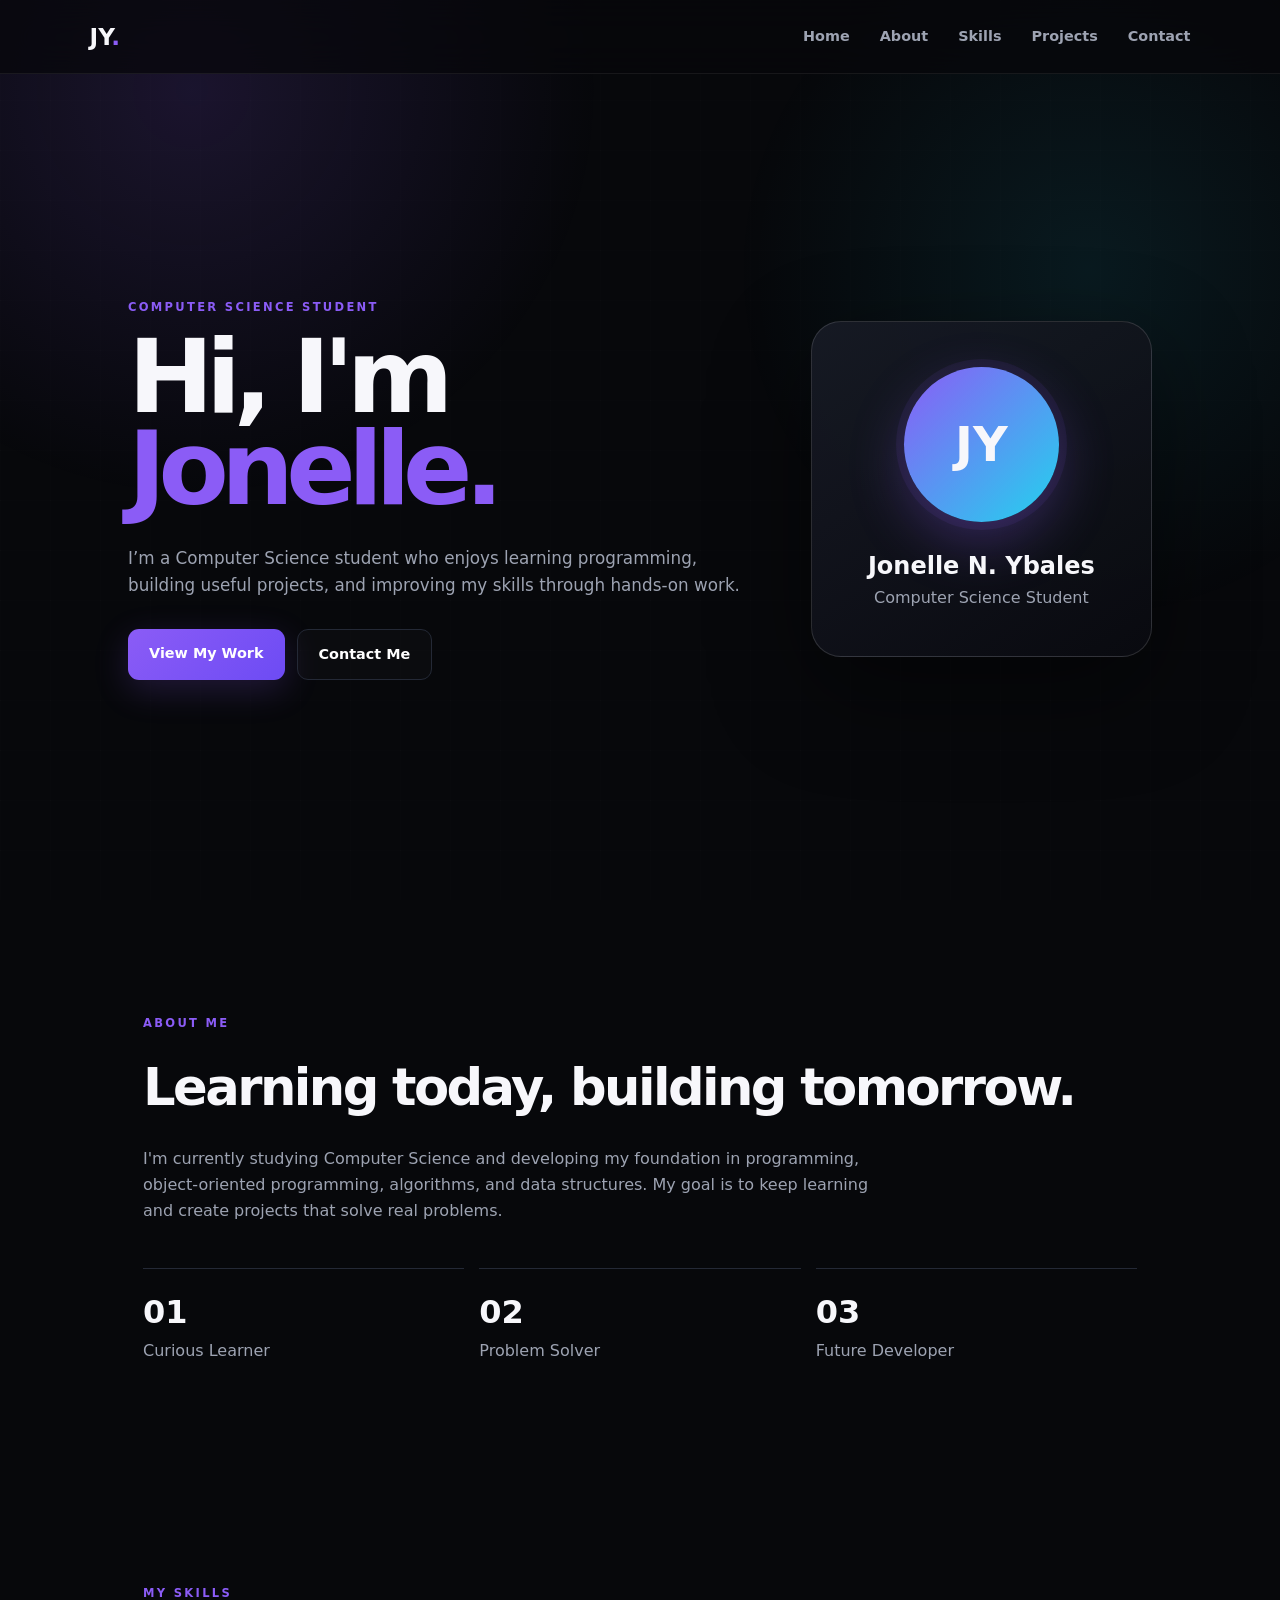
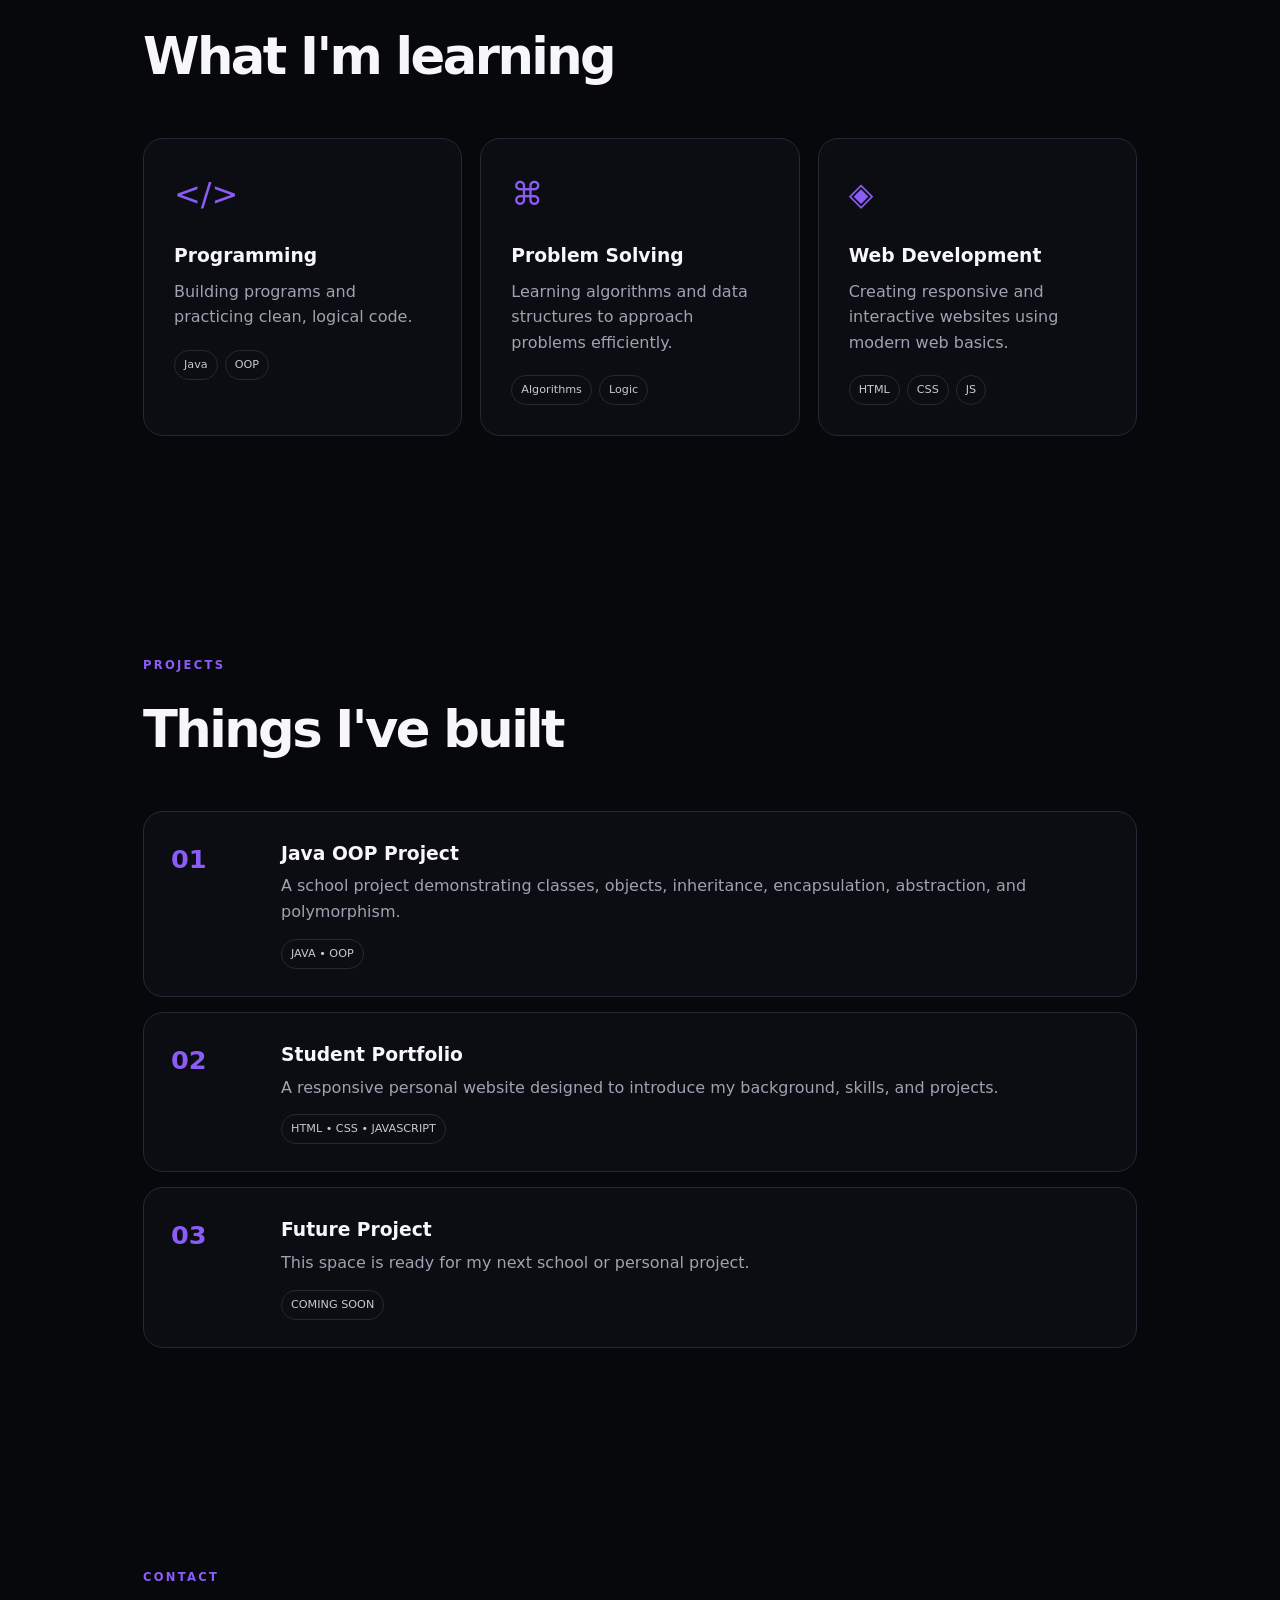
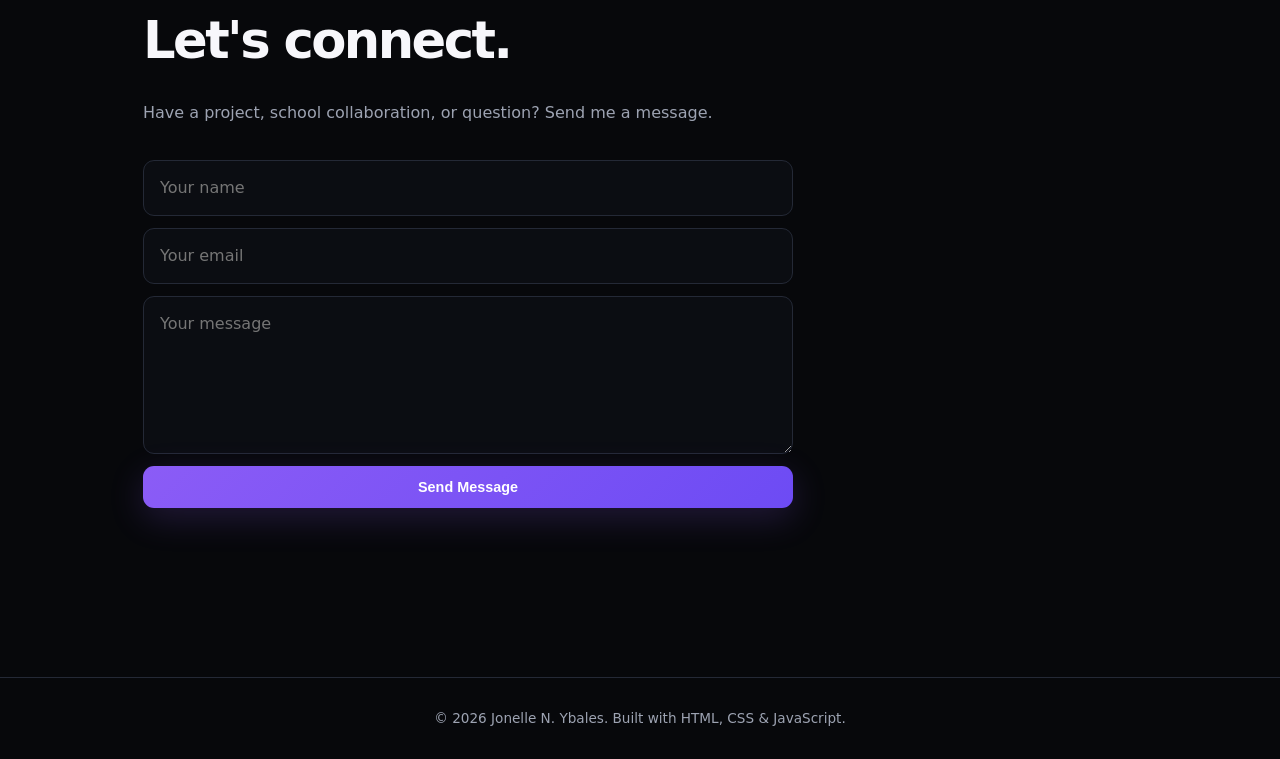
==== index.html @ 548c1001 "Add files via upload" ====
<!DOCTYPE html>
<html lang="en">
<head>
  <meta charset="UTF-8">
  <meta name="viewport" content="width=device-width, initial-scale=1.0">
  <title>Student Portfolio | Jonelle Ybales</title>
  <link rel="stylesheet" href="style.css">
<style>
:root{--bg:#07080b;--panel:#0e1016;--text:#f7f7fb;--muted:#9da3b2;--line:#242936;--accent:#8b5cf6;--cyan:#22d3ee}*{box-sizing:border-box}html{scroll-behavior:smooth}body{font-family:Inter,system-ui,sans-serif;background:var(--bg);color:var(--text);line-height:1.6;overflow-x:hidden}body:before{content:"";position:fixed;inset:0;z-index:-2;background:radial-gradient(circle at 15% 10%,#8b5cf626,transparent 30%),radial-gradient(circle at 85% 30%,#22d3ee17,transparent 28%)}body:after{content:"";position:fixed;inset:0;z-index:-1;opacity:.16;background-image:linear-gradient(#fff1 1px,transparent 1px),linear-gradient(90deg,#fff1 1px,transparent 1px);background-size:50px 50px}a{color:inherit;text-decoration:none}.navbar{position:sticky;top:0;z-index:50;display:flex;justify-content:space-between;align-items:center;padding:18px 7%;background:#07080bbd;backdrop-filter:blur(18px);border-bottom:1px solid #fff1}.logo{font-size:1.45rem;font-weight:900}.logo span,.eyebrow,h1 span{color:var(--accent)}nav{display:flex;gap:30px}nav a{color:var(--muted);font-size:.9rem;font-weight:600;position:relative;transition:.25s}nav a:after{content:"";position:absolute;left:0;bottom:-8px;width:0;height:2px;background:var(--accent);transition:.25s}nav a:hover{color:#fff}nav a:hover:after{width:100%}.menu-btn{display:none;background:none;border:0;color:#fff;font-size:1.5rem}.hero{min-height:calc(100vh - 70px);display:grid;grid-template-columns:1.35fr .75fr;align-items:center;gap:70px;padding:80px 10%}.hero-text{animation:up .9s ease both}.eyebrow{font-size:.72rem;letter-spacing:.2em;font-weight:800;margin-bottom:14px}h1{font-size:clamp(3.8rem,8vw,7.5rem);line-height:.9;letter-spacing:-.075em}h1 span{display:inline-block;animation:float 4s ease-in-out infinite}.intro{max-width:650px;color:var(--muted);font-size:1.05rem;margin:30px 0}.buttons{display:flex;gap:12px;flex-wrap:wrap}.btn{display:inline-block;border-radius:11px;padding:13px 21px;font-weight:800;cursor:pointer;font-size:.9rem;transition:.25s}.primary{background:linear-gradient(135deg,var(--accent),#6d4bf4);color:#fff;box-shadow:0 10px 35px #8b5cf633}.primary:hover{transform:translateY(-3px);box-shadow:0 15px 45px #8b5cf655}.secondary{border:1px solid var(--line);background:#ffffff05}.secondary:hover{transform:translateY(-3px);border-color:#555c6d}.profile-card{background:linear-gradient(145deg,#181b26e6,#0a0b10e6);border:1px solid #fff2;border-radius:30px;padding:45px;text-align:center;box-shadow:0 35px 100px #00000073;animation:card .9s .15s ease both}.avatar{width:155px;height:155px;border-radius:50%;margin:0 auto 25px;display:grid;place-items:center;background:linear-gradient(135deg,var(--accent),var(--cyan));font-size:3rem;font-weight:900;box-shadow:0 0 0 8px #8b5cf614,0 20px 55px #8b5cf64d;animation:float 4s ease-in-out infinite}.profile-card p,.section-text,.card p,.project p{color:var(--muted)}.section{padding:110px 10%;max-width:1250px;margin:auto}.section h2{font-size:clamp(2rem,4vw,3.5rem);letter-spacing:-.05em;margin-bottom:18px}.stats{display:grid;grid-template-columns:repeat(3,1fr);gap:15px;margin-top:45px}.stats div{border-top:1px solid var(--line);padding-top:18px;transition:.3s}.stats div:hover{transform:translateY(-5px)}.stats strong{display:block;font-size:2rem}.stats span{color:var(--muted)}.cards{display:grid;grid-template-columns:repeat(3,1fr);gap:18px;margin-top:40px}.card{padding:30px;background:#0e1016b8;border:1px solid var(--line);border-radius:20px;transition:.35s;overflow:hidden}.card:hover{transform:translateY(-10px);border-color:#4b5262;box-shadow:0 20px 50px #0000004d}.icon{font-size:2rem;color:var(--accent);margin-bottom:20px}.card h3{margin-bottom:8px}.tags{display:flex;gap:7px;flex-wrap:wrap;margin-top:20px}.tags span,.project-label{font-size:.7rem;padding:5px 9px;border:1px solid var(--line);border-radius:20px;color:#c8cad0}.projects{display:grid;gap:15px;margin-top:40px}.project{display:grid;grid-template-columns:90px 1fr;gap:20px;padding:27px;background:#0e1016b8;border:1px solid var(--line);border-radius:20px;transition:.3s}.project:hover{transform:translateX(8px);border-color:#4b5262}.project-number{font-size:1.6rem;font-weight:900;color:var(--accent)}.project-label{display:inline-block;margin-top:14px}.contact{padding-bottom:130px}.contact form{display:grid;gap:12px;max-width:650px;margin-top:35px}input,textarea{width:100%;background:#0b0d12;color:#fff;border:1px solid var(--line);border-radius:11px;padding:14px 16px;font:inherit;outline:none;transition:.25s}input:focus,textarea:focus{border-color:var(--accent);box-shadow:0 0 0 4px #8b5cf61a}.status{margin-top:15px;color:#a78bfa;min-height:24px}footer{text-align:center;padding:30px 7%;border-top:1px solid var(--line);color:var(--muted);font-size:.85rem}.reveal{opacity:0;transform:translateY(35px);transition:.8s}.reveal.visible{opacity:1;transform:none}@keyframes up{from{opacity:0;transform:translateY(25px)}to{opacity:1;transform:none}}@keyframes card{from{opacity:0;transform:translateX(35px) scale(.97)}to{opacity:1;transform:none}}@keyframes float{0%,100%{transform:translateY(0)}50%{transform:translateY(-9px)}}@media(max-width:750px){.navbar{padding:17px 6%}.menu-btn{display:block}nav{display:none;position:absolute;top:65px;left:0;right:0;padding:20px 6%;background:#090a0e;flex-direction:column;gap:15px}nav.open{display:flex}.hero{grid-template-columns:1fr;padding:65px 7%;gap:55px}.profile-card{max-width:400px;margin:auto}.section{padding:80px 7%}.cards,.stats{grid-template-columns:1fr}.project{grid-template-columns:55px 1fr}}@media(prefers-reduced-motion:reduce){*{animation:none!important;transition:none!important}.reveal{opacity:1;transform:none}}
</style></head>
<body>
  <header class="navbar">
    <a href="#home" class="logo">JY<span>.</span></a>
    <button class="menu-btn" id="menuBtn" aria-label="Open menu">☰</button>
    <nav id="navLinks">
      <a href="#home">Home</a>
      <a href="#about">About</a>
      <a href="#skills">Skills</a>
      <a href="#projects">Projects</a>
      <a href="#contact">Contact</a>
    </nav>
  </header>

  <main>
    <section id="home" class="hero">
      <div class="hero-text">
        <p class="eyebrow">COMPUTER SCIENCE STUDENT</p>
        <h1>Hi, I'm <span>Jonelle.</span></h1>
        <p class="intro">I’m a Computer Science student who enjoys learning programming, building useful projects, and improving my skills through hands-on work.</p>
        <div class="buttons">
          <a class="btn primary" href="#projects">View My Work</a>
          <a class="btn secondary" href="#contact">Contact Me</a>
        </div>
      </div>
      <div class="profile-card">
        <div class="avatar">JY</div>
        <h2>Jonelle N. Ybales</h2>
        <p>Computer Science Student</p>
      </div>
    </section>

    <section id="about" class="section">
      <p class="eyebrow">ABOUT ME</p>
      <h2>Learning today, building tomorrow.</h2>
      <p class="section-text">I'm currently studying Computer Science and developing my foundation in programming, object-oriented programming, algorithms, and data structures. My goal is to keep learning and create projects that solve real problems.</p>
      <div class="stats">
        <div><strong>01</strong><span>Curious Learner</span></div>
        <div><strong>02</strong><span>Problem Solver</span></div>
        <div><strong>03</strong><span>Future Developer</span></div>
      </div>
    </section>

    <section id="skills" class="section">
      <p class="eyebrow">MY SKILLS</p>
      <h2>What I'm learning</h2>
      <div class="cards">
        <article class="card"><div class="icon">&lt;/&gt;</div><h3>Programming</h3><p>Building programs and practicing clean, logical code.</p><div class="tags"><span>Java</span><span>OOP</span></div></article>
        <article class="card"><div class="icon">⌘</div><h3>Problem Solving</h3><p>Learning algorithms and data structures to approach problems efficiently.</p><div class="tags"><span>Algorithms</span><span>Logic</span></div></article>
        <article class="card"><div class="icon">◈</div><h3>Web Development</h3><p>Creating responsive and interactive websites using modern web basics.</p><div class="tags"><span>HTML</span><span>CSS</span><span>JS</span></div></article>
      </div>
    </section>

    <section id="projects" class="section">
      <p class="eyebrow">PROJECTS</p>
      <h2>Things I've built</h2>
      <div class="projects">
        <article class="project">
          <div class="project-number">01</div>
          <div><h3>Java OOP Project</h3><p>A school project demonstrating classes, objects, inheritance, encapsulation, abstraction, and polymorphism.</p><span class="project-label">JAVA • OOP</span></div>
        </article>
        <article class="project">
          <div class="project-number">02</div>
          <div><h3>Student Portfolio</h3><p>A responsive personal website designed to introduce my background, skills, and projects.</p><span class="project-label">HTML • CSS • JAVASCRIPT</span></div>
        </article>
        <article class="project">
          <div class="project-number">03</div>
          <div><h3>Future Project</h3><p>This space is ready for my next school or personal project.</p><span class="project-label">COMING SOON</span></div>
        </article>
      </div>
    </section>

    <section id="contact" class="section contact">
      <p class="eyebrow">CONTACT</p>
      <h2>Let's connect.</h2>
      <p class="section-text">Have a project, school collaboration, or question? Send me a message.</p>
      <form id="contactForm">
        <input id="name" type="text" placeholder="Your name" required>
        <input id="email" type="email" placeholder="Your email" required>
        <textarea id="message" placeholder="Your message" rows="5" required></textarea>
        <button class="btn primary" type="submit">Send Message</button>
      </form>
      <p id="formStatus" class="status"></p>
    </section>
  </main>

  <footer>
    <p>© <span id="year"></span> Jonelle N. Ybales. Built with HTML, CSS & JavaScript.</p>
  </footer>

  <script src="script.js"></script>
<script>
const m=document.getElementById('menuBtn'),n=document.getElementById('navLinks');m.onclick=()=>n.classList.toggle('open');document.querySelectorAll('#navLinks a').forEach(a=>a.onclick=()=>n.classList.remove('open'));document.getElementById('year').textContent=new Date().getFullYear();
document.querySelectorAll('.section').forEach(x=>x.classList.add('reveal'));const o=new IntersectionObserver(es=>es.forEach(e=>{if(e.isIntersecting)e.target.classList.add('visible')}),{threshold:.12});document.querySelectorAll('.reveal').forEach(x=>o.observe(x));
document.getElementById('contactForm').onsubmit=e=>{e.preventDefault();let n=document.getElementById('name').value.trim();document.getElementById('formStatus').textContent=`Thanks, ${n}! Your message was received by this demo form.`;e.target.reset()};
</script></body>
</html>
---- style.css ----
*{box-sizing:border-box;margin:0;padding:0}
:root{--bg:#08090c;--card:#111318;--text:#f4f4f5;--muted:#a3a7b2;--line:#252830;--accent:#7c5cff}
html{scroll-behavior:smooth}
body{font-family:Inter,system-ui,-apple-system,BlinkMacSystemFont,"Segoe UI",sans-serif;background:var(--bg);color:var(--text);line-height:1.6}
a{color:inherit;text-decoration:none}
.navbar{position:sticky;top:0;z-index:10;display:flex;align-items:center;justify-content:space-between;padding:20px 7%;background:rgba(8,9,12,.88);backdrop-filter:blur(14px);border-bottom:1px solid rgba(255,255,255,.05)}
.logo{font-size:1.5rem;font-weight:900}.logo span,.eyebrow,h1 span{color:var(--accent)}
nav{display:flex;gap:28px}nav a{color:var(--muted);font-size:.95rem}nav a:hover{color:#fff}
.menu-btn{display:none;background:none;border:0;color:#fff;font-size:1.5rem}
.hero{min-height:calc(100vh - 72px);display:grid;grid-template-columns:1.4fr .8fr;align-items:center;gap:60px;padding:80px 10%}
.eyebrow{font-size:.75rem;letter-spacing:.18em;font-weight:800;margin-bottom:14px}
h1{font-size:clamp(3.5rem,8vw,7rem);line-height:.95;letter-spacing:-.06em}
.intro{max-width:650px;color:var(--muted);font-size:1.08rem;margin:28px 0}
.buttons{display:flex;gap:12px;flex-wrap:wrap}.btn{display:inline-block;border:0;border-radius:10px;padding:13px 21px;font-weight:800;cursor:pointer;font-size:.95rem}.primary{background:var(--accent);color:#fff}.primary:hover{filter:brightness(1.12)}.secondary{border:1px solid var(--line);color:#fff}.secondary:hover{background:var(--card)}
.profile-card{background:linear-gradient(145deg,#171922,#0d0e12);border:1px solid var(--line);border-radius:28px;padding:40px;text-align:center;box-shadow:0 30px 80px rgba(0,0,0,.35)}
.avatar{width:150px;height:150px;border-radius:50%;margin:0 auto 25px;display:grid;place-items:center;background:linear-gradient(135deg,var(--accent),#a78bfa);font-size:3rem;font-weight:900}
.profile-card p,.section-text,.card p,.project p{color:var(--muted)}
.section{padding:100px 10%;max-width:1250px;margin:auto}.section h2{font-size:clamp(2rem,4vw,3.5rem);letter-spacing:-.04em;margin-bottom:20px}.section-text{max-width:760px}
.stats{display:grid;grid-template-columns:repeat(3,1fr);gap:15px;margin-top:45px}.stats div{border-top:1px solid var(--line);padding-top:18px}.stats strong{display:block;font-size:2rem}.stats span{color:var(--muted)}
.cards{display:grid;grid-template-columns:repeat(3,1fr);gap:18px;margin-top:40px}.card{padding:30px;background:var(--card);border:1px solid var(--line);border-radius:18px}.icon{font-size:2rem;color:var(--accent);margin-bottom:20px}.card h3{margin-bottom:8px}.tags{display:flex;gap:7px;flex-wrap:wrap;margin-top:20px}.tags span,.project-label{font-size:.72rem;padding:5px 9px;border:1px solid var(--line);border-radius:20px;color:#c8cad0}
.projects{display:grid;gap:15px;margin-top:40px}.project{display:grid;grid-template-columns:90px 1fr;gap:20px;padding:25px;background:var(--card);border:1px solid var(--line);border-radius:18px;transition:.2s}.project:hover{transform:translateY(-3px);border-color:#454856}.project-number{font-size:1.6rem;font-weight:900;color:var(--accent)}.project h3{margin-bottom:5px}.project-label{display:inline-block;margin-top:14px}
.contact{padding-bottom:130px}.contact form{display:grid;gap:12px;max-width:650px;margin-top:35px}input,textarea{width:100%;background:#0e1014;color:#fff;border:1px solid var(--line);border-radius:10px;padding:14px 16px;font:inherit;outline:none}input:focus,textarea:focus{border-color:var(--accent)}.status{margin-top:15px;color:#a78bfa}
footer{text-align:center;padding:30px 7%;border-top:1px solid var(--line);color:var(--muted);font-size:.85rem}
@media(max-width:750px){.navbar{padding:17px 6%}.menu-btn{display:block}nav{display:none;position:absolute;top:65px;left:0;right:0;padding:20px 6%;background:#0b0c10;border-bottom:1px solid var(--line);flex-direction:column;gap:15px}nav.open{display:flex}.hero{grid-template-columns:1fr;padding:65px 7%;text-align:left}.profile-card{max-width:400px;margin:auto;width:100%}.section{padding:75px 7%}.cards,.stats{grid-template-columns:1fr}.project{grid-template-columns:55px 1fr}h1{font-size:clamp(3.2rem,16vw,5rem)}}
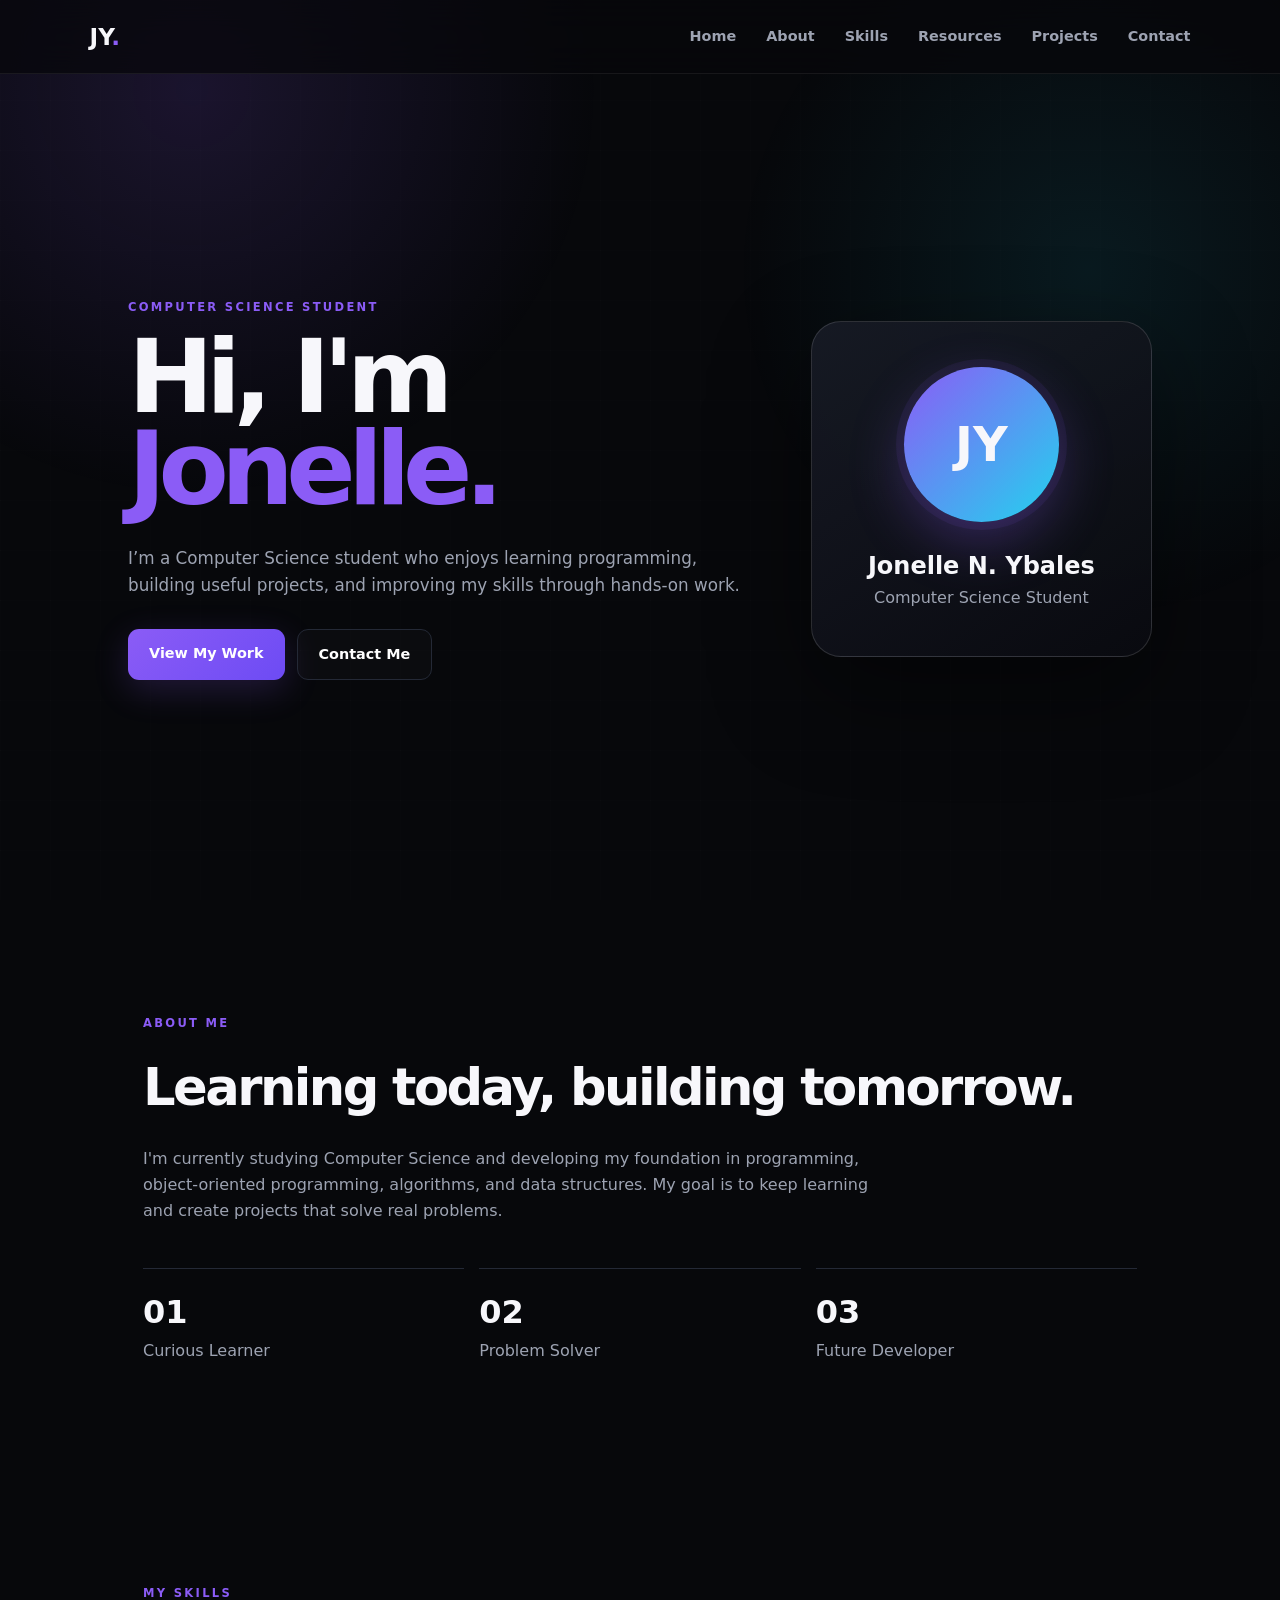
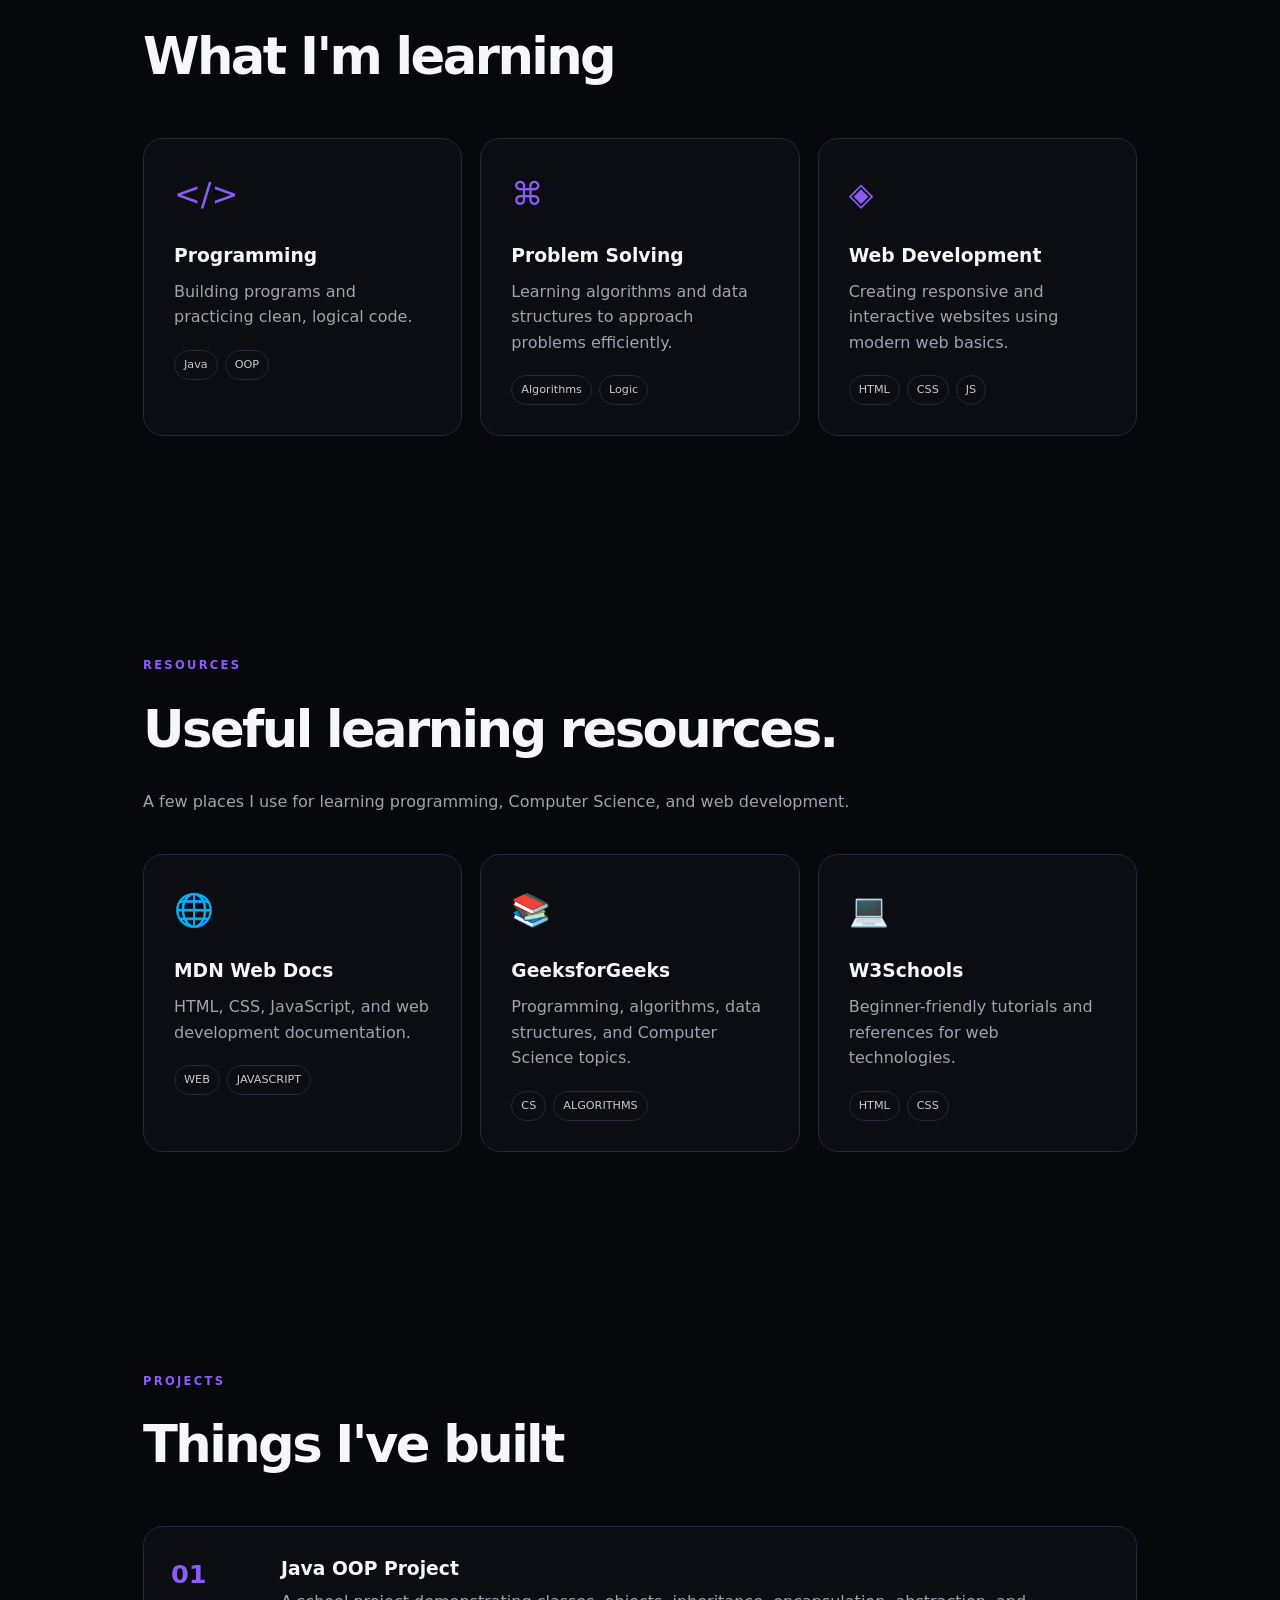
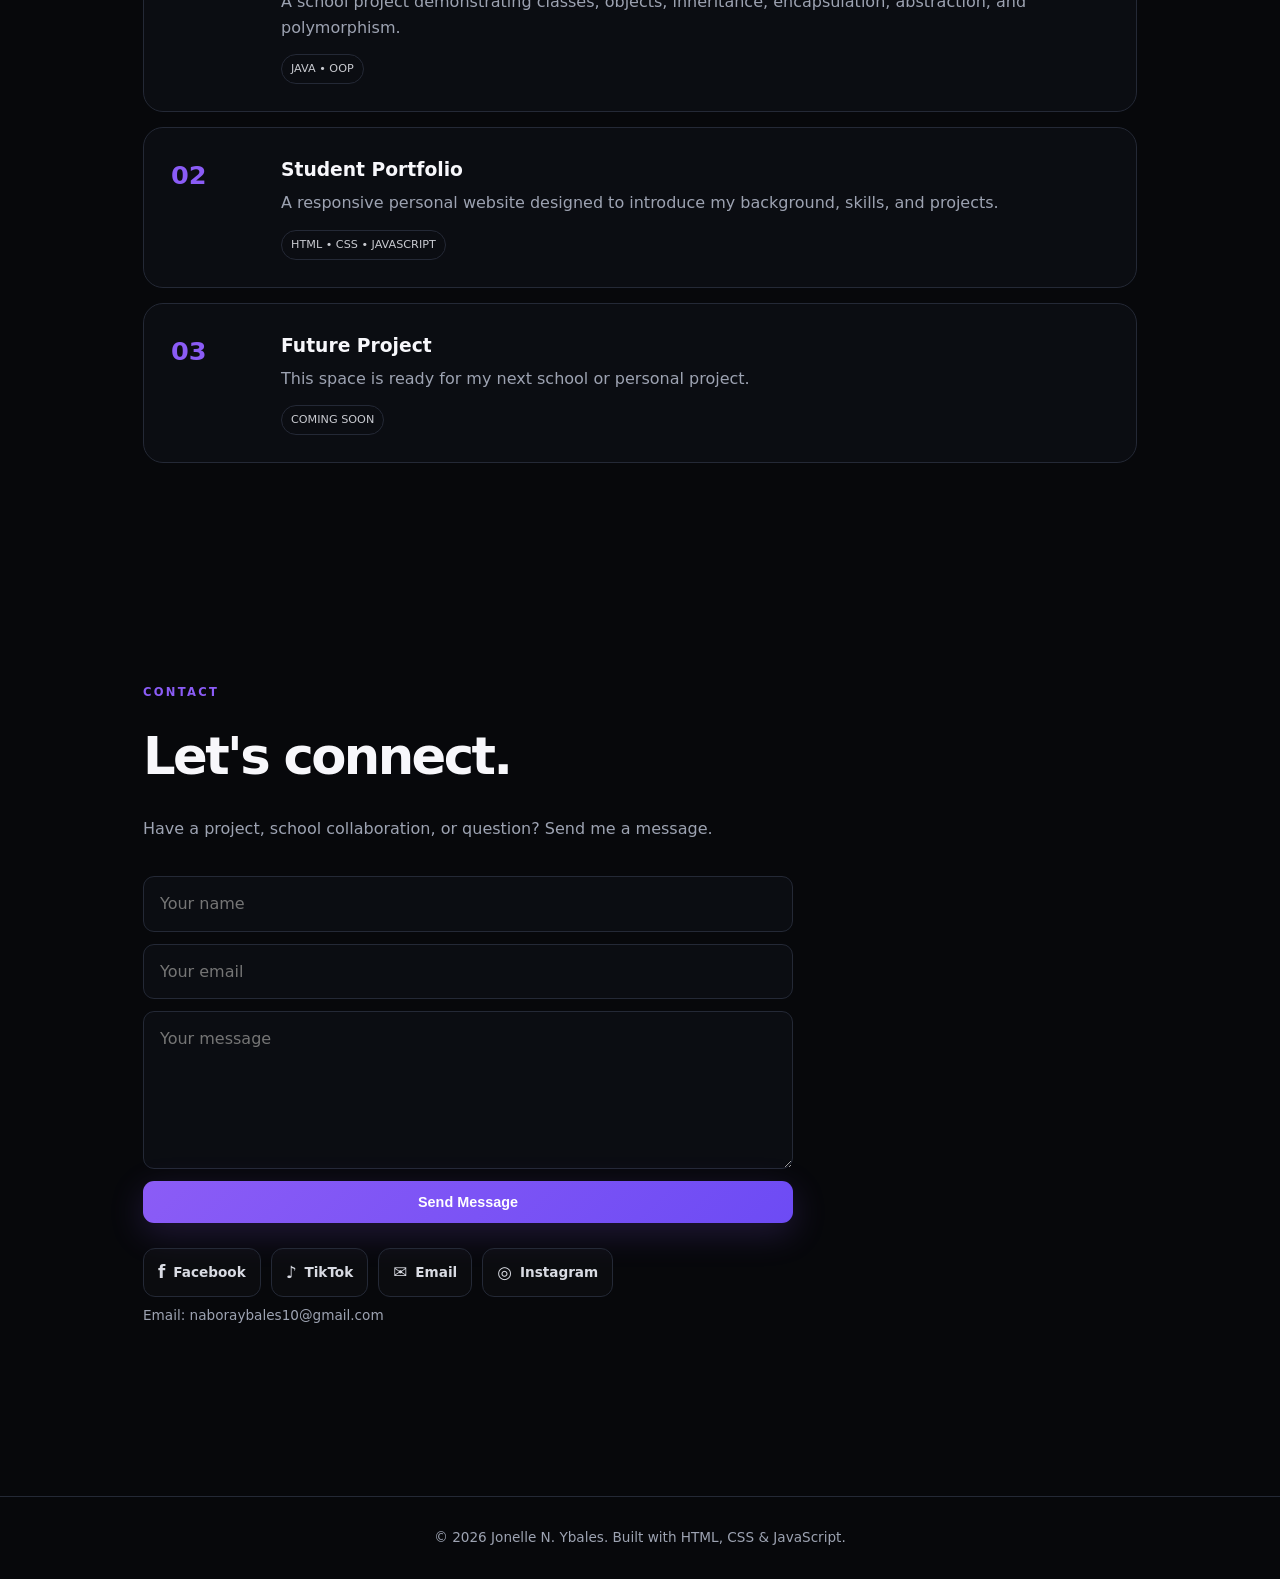
==== commit 17011ae9: "Add files via upload" ====
--- a/index.html
+++ b/index.html
@@ -6,7 +6,13 @@
   <title>Student Portfolio | Jonelle Ybales</title>
   <link rel="stylesheet" href="style.css">
 <style>
-:root{--bg:#07080b;--panel:#0e1016;--text:#f7f7fb;--muted:#9da3b2;--line:#242936;--accent:#8b5cf6;--cyan:#22d3ee}*{box-sizing:border-box}html{scroll-behavior:smooth}body{font-family:Inter,system-ui,sans-serif;background:var(--bg);color:var(--text);line-height:1.6;overflow-x:hidden}body:before{content:"";position:fixed;inset:0;z-index:-2;background:radial-gradient(circle at 15% 10%,#8b5cf626,transparent 30%),radial-gradient(circle at 85% 30%,#22d3ee17,transparent 28%)}body:after{content:"";position:fixed;inset:0;z-index:-1;opacity:.16;background-image:linear-gradient(#fff1 1px,transparent 1px),linear-gradient(90deg,#fff1 1px,transparent 1px);background-size:50px 50px}a{color:inherit;text-decoration:none}.navbar{position:sticky;top:0;z-index:50;display:flex;justify-content:space-between;align-items:center;padding:18px 7%;background:#07080bbd;backdrop-filter:blur(18px);border-bottom:1px solid #fff1}.logo{font-size:1.45rem;font-weight:900}.logo span,.eyebrow,h1 span{color:var(--accent)}nav{display:flex;gap:30px}nav a{color:var(--muted);font-size:.9rem;font-weight:600;position:relative;transition:.25s}nav a:after{content:"";position:absolute;left:0;bottom:-8px;width:0;height:2px;background:var(--accent);transition:.25s}nav a:hover{color:#fff}nav a:hover:after{width:100%}.menu-btn{display:none;background:none;border:0;color:#fff;font-size:1.5rem}.hero{min-height:calc(100vh - 70px);display:grid;grid-template-columns:1.35fr .75fr;align-items:center;gap:70px;padding:80px 10%}.hero-text{animation:up .9s ease both}.eyebrow{font-size:.72rem;letter-spacing:.2em;font-weight:800;margin-bottom:14px}h1{font-size:clamp(3.8rem,8vw,7.5rem);line-height:.9;letter-spacing:-.075em}h1 span{display:inline-block;animation:float 4s ease-in-out infinite}.intro{max-width:650px;color:var(--muted);font-size:1.05rem;margin:30px 0}.buttons{display:flex;gap:12px;flex-wrap:wrap}.btn{display:inline-block;border-radius:11px;padding:13px 21px;font-weight:800;cursor:pointer;font-size:.9rem;transition:.25s}.primary{background:linear-gradient(135deg,var(--accent),#6d4bf4);color:#fff;box-shadow:0 10px 35px #8b5cf633}.primary:hover{transform:translateY(-3px);box-shadow:0 15px 45px #8b5cf655}.secondary{border:1px solid var(--line);background:#ffffff05}.secondary:hover{transform:translateY(-3px);border-color:#555c6d}.profile-card{background:linear-gradient(145deg,#181b26e6,#0a0b10e6);border:1px solid #fff2;border-radius:30px;padding:45px;text-align:center;box-shadow:0 35px 100px #00000073;animation:card .9s .15s ease both}.avatar{width:155px;height:155px;border-radius:50%;margin:0 auto 25px;display:grid;place-items:center;background:linear-gradient(135deg,var(--accent),var(--cyan));font-size:3rem;font-weight:900;box-shadow:0 0 0 8px #8b5cf614,0 20px 55px #8b5cf64d;animation:float 4s ease-in-out infinite}.profile-card p,.section-text,.card p,.project p{color:var(--muted)}.section{padding:110px 10%;max-width:1250px;margin:auto}.section h2{font-size:clamp(2rem,4vw,3.5rem);letter-spacing:-.05em;margin-bottom:18px}.stats{display:grid;grid-template-columns:repeat(3,1fr);gap:15px;margin-top:45px}.stats div{border-top:1px solid var(--line);padding-top:18px;transition:.3s}.stats div:hover{transform:translateY(-5px)}.stats strong{display:block;font-size:2rem}.stats span{color:var(--muted)}.cards{display:grid;grid-template-columns:repeat(3,1fr);gap:18px;margin-top:40px}.card{padding:30px;background:#0e1016b8;border:1px solid var(--line);border-radius:20px;transition:.35s;overflow:hidden}.card:hover{transform:translateY(-10px);border-color:#4b5262;box-shadow:0 20px 50px #0000004d}.icon{font-size:2rem;color:var(--accent);margin-bottom:20px}.card h3{margin-bottom:8px}.tags{display:flex;gap:7px;flex-wrap:wrap;margin-top:20px}.tags span,.project-label{font-size:.7rem;padding:5px 9px;border:1px solid var(--line);border-radius:20px;color:#c8cad0}.projects{display:grid;gap:15px;margin-top:40px}.project{display:grid;grid-template-columns:90px 1fr;gap:20px;padding:27px;background:#0e1016b8;border:1px solid var(--line);border-radius:20px;transition:.3s}.project:hover{transform:translateX(8px);border-color:#4b5262}.project-number{font-size:1.6rem;font-weight:900;color:var(--accent)}.project-label{display:inline-block;margin-top:14px}.contact{padding-bottom:130px}.contact form{display:grid;gap:12px;max-width:650px;margin-top:35px}input,textarea{width:100%;background:#0b0d12;color:#fff;border:1px solid var(--line);border-radius:11px;padding:14px 16px;font:inherit;outline:none;transition:.25s}input:focus,textarea:focus{border-color:var(--accent);box-shadow:0 0 0 4px #8b5cf61a}.status{margin-top:15px;color:#a78bfa;min-height:24px}footer{text-align:center;padding:30px 7%;border-top:1px solid var(--line);color:var(--muted);font-size:.85rem}.reveal{opacity:0;transform:translateY(35px);transition:.8s}.reveal.visible{opacity:1;transform:none}@keyframes up{from{opacity:0;transform:translateY(25px)}to{opacity:1;transform:none}}@keyframes card{from{opacity:0;transform:translateX(35px) scale(.97)}to{opacity:1;transform:none}}@keyframes float{0%,100%{transform:translateY(0)}50%{transform:translateY(-9px)}}@media(max-width:750px){.navbar{padding:17px 6%}.menu-btn{display:block}nav{display:none;position:absolute;top:65px;left:0;right:0;padding:20px 6%;background:#090a0e;flex-direction:column;gap:15px}nav.open{display:flex}.hero{grid-template-columns:1fr;padding:65px 7%;gap:55px}.profile-card{max-width:400px;margin:auto}.section{padding:80px 7%}.cards,.stats{grid-template-columns:1fr}.project{grid-template-columns:55px 1fr}}@media(prefers-reduced-motion:reduce){*{animation:none!important;transition:none!important}.reveal{opacity:1;transform:none}}
+:root{--bg:#07080b;--panel:#0e1016;--text:#f7f7fb;--muted:#9da3b2;--line:#242936;--accent:#8b5cf6;--cyan:#22d3ee}*{box-sizing:border-box}html{scroll-behavior:smooth}body{font-family:Inter,system-ui,sans-serif;background:var(--bg);color:var(--text);line-height:1.6;overflow-x:hidden}body:before{content:"";position:fixed;inset:0;z-index:-2;background:radial-gradient(circle at 15% 10%,#8b5cf626,transparent 30%),radial-gradient(circle at 85% 30%,#22d3ee17,transparent 28%)}body:after{content:"";position:fixed;inset:0;z-index:-1;opacity:.16;background-image:linear-gradient(#fff1 1px,transparent 1px),linear-gradient(90deg,#fff1 1px,transparent 1px);background-size:50px 50px}a{color:inherit;text-decoration:none}.navbar{position:sticky;top:0;z-index:50;display:flex;justify-content:space-between;align-items:center;padding:18px 7%;background:#07080bbd;backdrop-filter:blur(18px);border-bottom:1px solid #fff1}.logo{font-size:1.45rem;font-weight:900}.logo span,.eyebrow,h1 span{color:var(--accent)}nav{display:flex;gap:30px}nav a{color:var(--muted);font-size:.9rem;font-weight:600;position:relative;transition:.25s}nav a:after{content:"";position:absolute;left:0;bottom:-8px;width:0;height:2px;background:var(--accent);transition:.25s}nav a:hover{color:#fff}nav a:hover:after{width:100%}.menu-btn{display:none;background:none;border:0;color:#fff;font-size:1.5rem}.hero{min-height:calc(100vh - 70px);display:grid;grid-template-columns:1.35fr .75fr;align-items:center;gap:70px;padding:80px 10%}.hero-text{animation:up .9s ease both}.eyebrow{font-size:.72rem;letter-spacing:.2em;font-weight:800;margin-bottom:14px}h1{font-size:clamp(3.8rem,8vw,7.5rem);line-height:.9;letter-spacing:-.075em}h1 span{display:inline-block;animation:float 4s ease-in-out infinite}.intro{max-width:650px;color:var(--muted);font-size:1.05rem;margin:30px 0}.buttons{display:flex;gap:12px;flex-wrap:wrap}.btn{display:inline-block;border-radius:11px;padding:13px 21px;font-weight:800;cursor:pointer;font-size:.9rem;transition:.25s}.primary{background:linear-gradient(135deg,var(--accent),#6d4bf4);color:#fff;box-shadow:0 10px 35px #8b5cf633}.primary:hover{transform:translateY(-3px);box-shadow:0 15px 45px #8b5cf655}.secondary{border:1px solid var(--line);background:#ffffff05}.secondary:hover{transform:translateY(-3px);border-color:#555c6d}.profile-card{background:linear-gradient(145deg,#181b26e6,#0a0b10e6);border:1px solid #fff2;border-radius:30px;padding:45px;text-align:center;box-shadow:0 35px 100px #00000073;animation:card .9s .15s ease both}.avatar{width:155px;height:155px;border-radius:50%;margin:0 auto 25px;display:grid;place-items:center;background:linear-gradient(135deg,var(--accent),var(--cyan));font-size:3rem;font-weight:900;box-shadow:0 0 0 8px #8b5cf614,0 20px 55px #8b5cf64d;animation:float 4s ease-in-out infinite}.profile-card p,.section-text,.card p,.project p{color:var(--muted)}.section{padding:110px 10%;max-width:1250px;margin:auto}.section h2{font-size:clamp(2rem,4vw,3.5rem);letter-spacing:-.05em;margin-bottom:18px}.stats{display:grid;grid-template-columns:repeat(3,1fr);gap:15px;margin-top:45px}.stats div{border-top:1px solid var(--line);padding-top:18px;transition:.3s}.stats div:hover{transform:translateY(-5px)}.stats strong{display:block;font-size:2rem}.stats span{color:var(--muted)}.cards{display:grid;grid-template-columns:repeat(3,1fr);gap:18px;margin-top:40px}.card{padding:30px;background:#0e1016b8;border:1px solid var(--line);border-radius:20px;transition:.35s;overflow:hidden}.card:hover{transform:translateY(-10px);border-color:#4b5262;box-shadow:0 20px 50px #0000004d}.icon{font-size:2rem;color:var(--accent);margin-bottom:20px}.card h3{margin-bottom:8px}.tags{display:flex;gap:7px;flex-wrap:wrap;margin-top:20px}.tags span,.project-label{font-size:.7rem;padding:5px 9px;border:1px solid var(--line);border-radius:20px;color:#c8cad0}.projects{display:grid;gap:15px;margin-top:40px}.project{display:grid;grid-template-columns:90px 1fr;gap:20px;padding:27px;background:#0e1016b8;border:1px solid var(--line);border-radius:20px;transition:.3s}.project:hover{transform:translateX(8px);border-color:#4b5262}.project-number{font-size:1.6rem;font-weight:900;color:var(--accent)}.project-label{display:inline-block;margin-top:14px}.contact{padding-bottom:130px}.contact form{display:grid;gap:12px;max-width:650px;margin-top:35px}input,textarea{width:100%;background:#0b0d12;color:#fff;border:1px solid var(--line);border-radius:11px;padding:14px 16px;font:inherit;outline:none;transition:.25s}input:focus,textarea:focus{border-color:var(--accent);box-shadow:0 0 0 4px #8b5cf61a}.status{margin-top:15px;color:#a78bfa;min-height:24px}
+.socials{display:flex;gap:10px;flex-wrap:wrap;margin-top:25px}
+.social-link{display:inline-flex;align-items:center;gap:8px;padding:10px 14px;border:1px solid var(--line);border-radius:12px;background:#ffffff05;color:#d9dbe3;font-weight:700;font-size:.85rem;transition:.25s}
+.social-link:hover{transform:translateY(-3px);border-color:var(--accent);color:#fff;background:#8b5cf612}
+.social-icon{font-size:1.05rem}
+.contact-note{color:var(--muted);font-size:.85rem;margin-top:8px}
+@media(max-width:750px){.social-link{padding:9px 12px}}footer{text-align:center;padding:30px 7%;border-top:1px solid var(--line);color:var(--muted);font-size:.85rem}.reveal{opacity:0;transform:translateY(35px);transition:.8s}.reveal.visible{opacity:1;transform:none}@keyframes up{from{opacity:0;transform:translateY(25px)}to{opacity:1;transform:none}}@keyframes card{from{opacity:0;transform:translateX(35px) scale(.97)}to{opacity:1;transform:none}}@keyframes float{0%,100%{transform:translateY(0)}50%{transform:translateY(-9px)}}@media(max-width:750px){.navbar{padding:17px 6%}.menu-btn{display:block}nav{display:none;position:absolute;top:65px;left:0;right:0;padding:20px 6%;background:#090a0e;flex-direction:column;gap:15px}nav.open{display:flex}.hero{grid-template-columns:1fr;padding:65px 7%;gap:55px}.profile-card{max-width:400px;margin:auto}.section{padding:80px 7%}.cards,.stats{grid-template-columns:1fr}.project{grid-template-columns:55px 1fr}}@media(prefers-reduced-motion:reduce){*{animation:none!important;transition:none!important}.reveal{opacity:1;transform:none}}
 </style></head>
 <body>
   <header class="navbar">
@@ -16,6 +22,7 @@
       <a href="#home">Home</a>
       <a href="#about">About</a>
       <a href="#skills">Skills</a>
+      <a href="#resources">Resources</a>
       <a href="#projects">Projects</a>
       <a href="#contact">Contact</a>
     </nav>
@@ -60,6 +67,33 @@
       </div>
     </section>
 
+
+    <section id="resources" class="section">
+      <p class="eyebrow">RESOURCES</p>
+      <h2>Useful learning resources.</h2>
+      <p class="section-text">A few places I use for learning programming, Computer Science, and web development.</p>
+      <div class="cards">
+        <a class="card" href="https://developer.mozilla.org/" target="_blank" rel="noopener">
+          <div class="icon">🌐</div>
+          <h3>MDN Web Docs</h3>
+          <p>HTML, CSS, JavaScript, and web development documentation.</p>
+          <div class="tags"><span>WEB</span><span>JAVASCRIPT</span></div>
+        </a>
+        <a class="card" href="https://www.geeksforgeeks.org/" target="_blank" rel="noopener">
+          <div class="icon">📚</div>
+          <h3>GeeksforGeeks</h3>
+          <p>Programming, algorithms, data structures, and Computer Science topics.</p>
+          <div class="tags"><span>CS</span><span>ALGORITHMS</span></div>
+        </a>
+        <a class="card" href="https://www.w3schools.com/" target="_blank" rel="noopener">
+          <div class="icon">💻</div>
+          <h3>W3Schools</h3>
+          <p>Beginner-friendly tutorials and references for web technologies.</p>
+          <div class="tags"><span>HTML</span><span>CSS</span></div>
+        </a>
+      </div>
+    </section>
+
     <section id="projects" class="section">
       <p class="eyebrow">PROJECTS</p>
       <h2>Things I've built</h2>
@@ -83,12 +117,31 @@
       <p class="eyebrow">CONTACT</p>
       <h2>Let's connect.</h2>
       <p class="section-text">Have a project, school collaboration, or question? Send me a message.</p>
-      <form id="contactForm">
-        <input id="name" type="text" placeholder="Your name" required>
-        <input id="email" type="email" placeholder="Your email" required>
-        <textarea id="message" placeholder="Your message" rows="5" required></textarea>
+      <form id="contactForm" action="https://formsubmit.co/naboraybales10@gmail.com" method="POST">
+        <input id="name" name="name" type="text" placeholder="Your name" required>
+        <input id="email" name="email" type="email" placeholder="Your email" required>
+        <textarea id="message" name="message" placeholder="Your message" rows="5" required></textarea>
+        <input type="hidden" name="_subject" value="New Portfolio Contact Message">
+        <input type="hidden" name="_captcha" value="false">
+        <input type="hidden" name="_template" value="table">
         <button class="btn primary" type="submit">Send Message</button>
       </form>
+
+      <div class="socials" aria-label="Social links">
+        <a class="social-link" href="https://www.facebook.com/" target="_blank" rel="noopener" aria-label="Facebook">
+          <span class="social-icon">f</span> Facebook
+        </a>
+        <a class="social-link" href="https://www.tiktok.com/" target="_blank" rel="noopener" aria-label="TikTok">
+          <span class="social-icon">♪</span> TikTok
+        </a>
+        <a class="social-link" href="mailto:naboraybales10@gmail.com" aria-label="Email">
+          <span class="social-icon">✉</span> Email
+        </a>
+        <a class="social-link" href="https://www.instagram.com/" target="_blank" rel="noopener" aria-label="Instagram">
+          <span class="social-icon">◎</span> Instagram
+        </a>
+      </div>
+      <p class="contact-note">Email: naboraybales10@gmail.com</p>
       <p id="formStatus" class="status"></p>
     </section>
   </main>
@@ -99,8 +152,8 @@
 
   <script src="script.js"></script>
 <script>
-const m=document.getElementById('menuBtn'),n=document.getElementById('navLinks');m.onclick=()=>n.classList.toggle('open');document.querySelectorAll('#navLinks a').forEach(a=>a.onclick=()=>n.classList.remove('open'));document.getElementById('year').textContent=new Date().getFullYear();
+const m=document.getElementById('menuBtn'),n=document.getElementById('navLinks');m.onclick=()=>{const open=n.classList.toggle('open');m.setAttribute('aria-expanded',open)};document.querySelectorAll('#navLinks a').forEach(a=>a.onclick=()=>n.classList.remove('open'));document.getElementById('year').textContent=new Date().getFullYear();
 document.querySelectorAll('.section').forEach(x=>x.classList.add('reveal'));const o=new IntersectionObserver(es=>es.forEach(e=>{if(e.isIntersecting)e.target.classList.add('visible')}),{threshold:.12});document.querySelectorAll('.reveal').forEach(x=>o.observe(x));
-document.getElementById('contactForm').onsubmit=e=>{e.preventDefault();let n=document.getElementById('name').value.trim();document.getElementById('formStatus').textContent=`Thanks, ${n}! Your message was received by this demo form.`;e.target.reset()};
+document.getElementById('contactForm').onsubmit=e=>{const n=document.getElementById('name').value.trim();document.getElementById('formStatus').textContent=`Thanks, ${n}! Sending your message...`;};
 </script></body>
 </html>
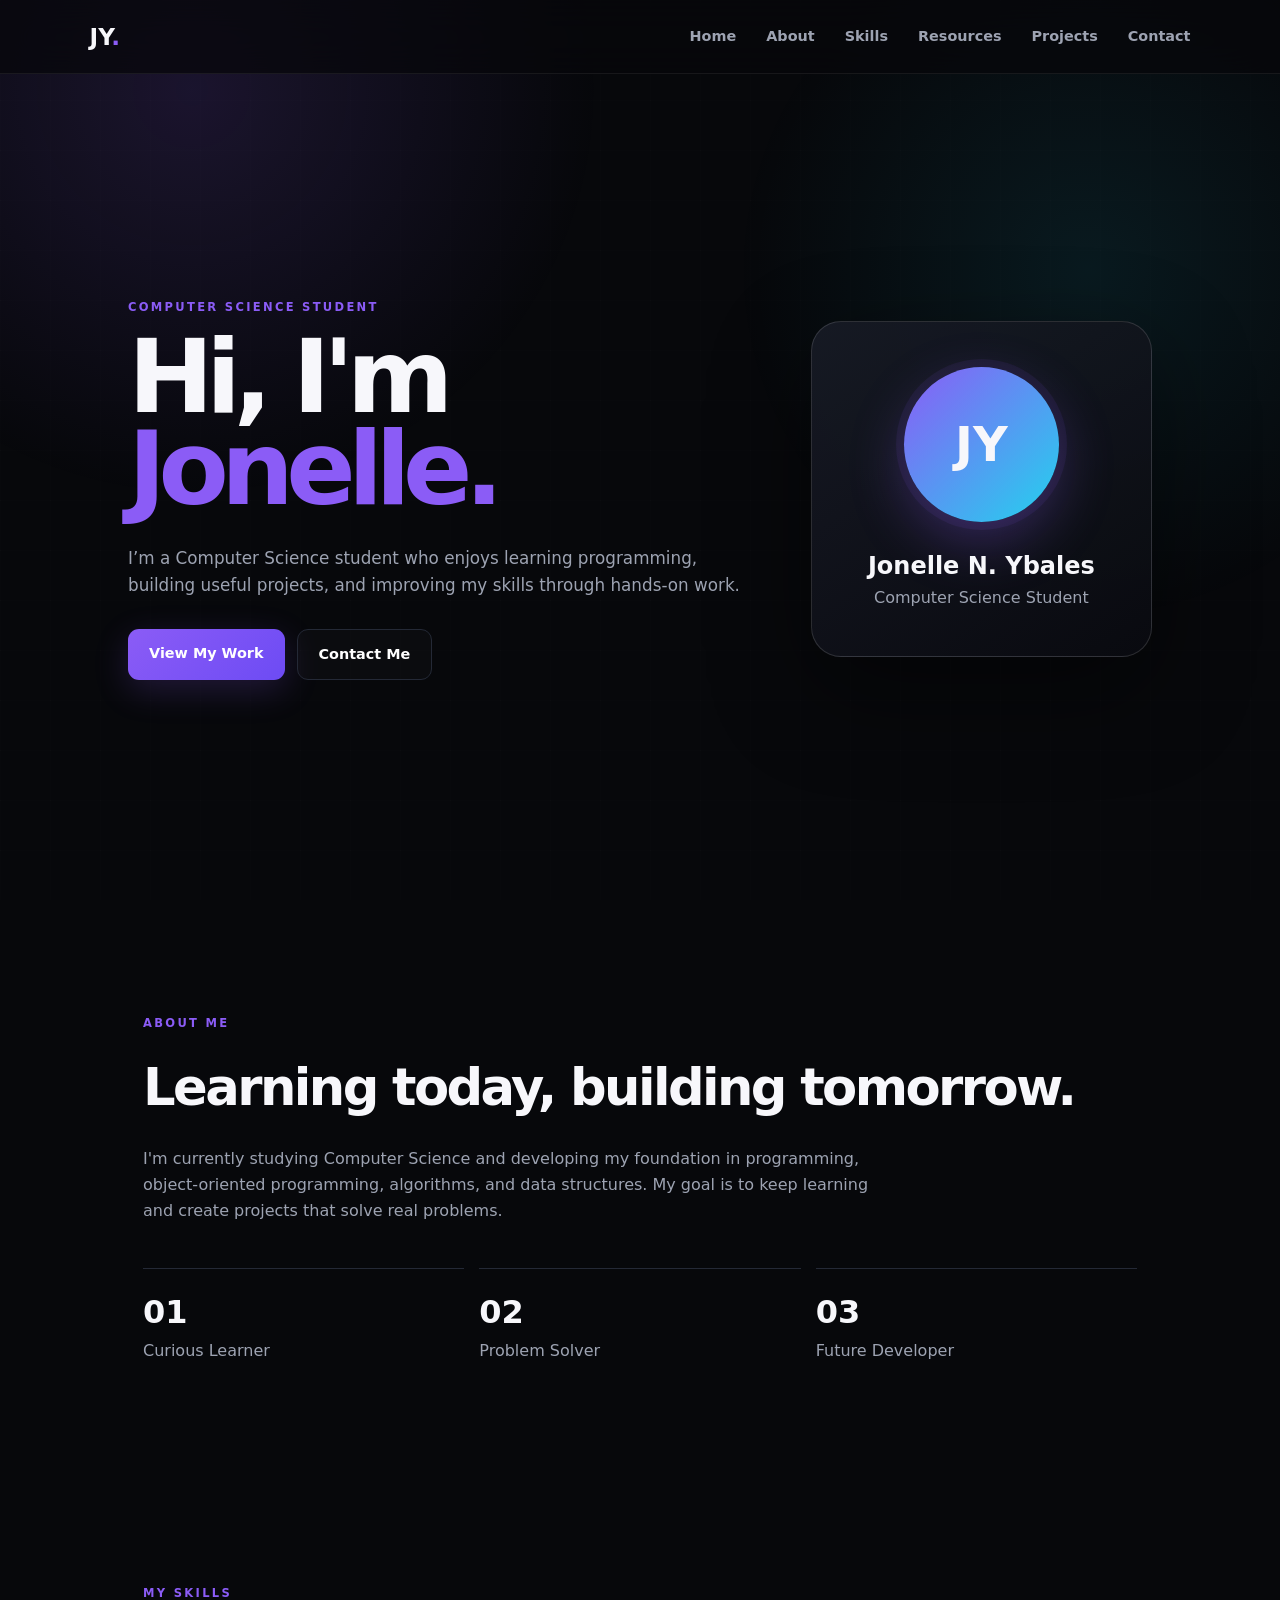
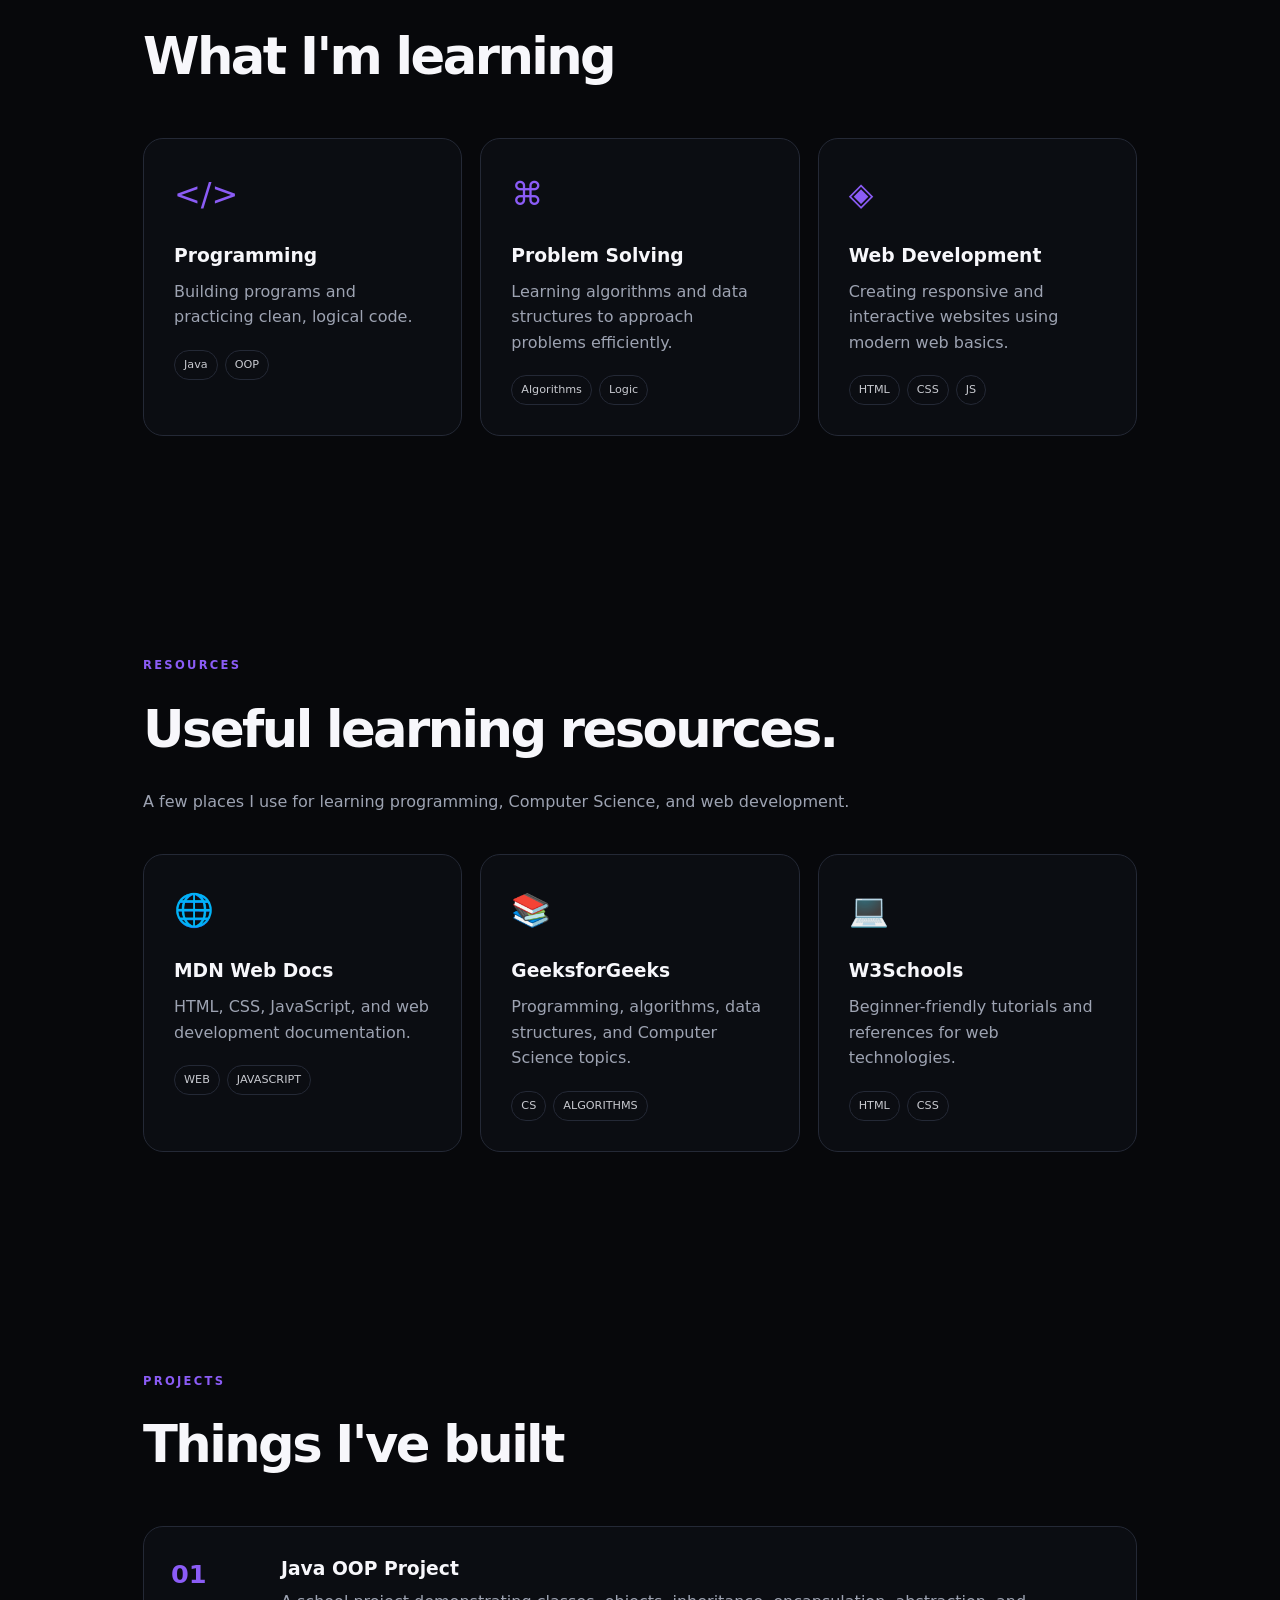
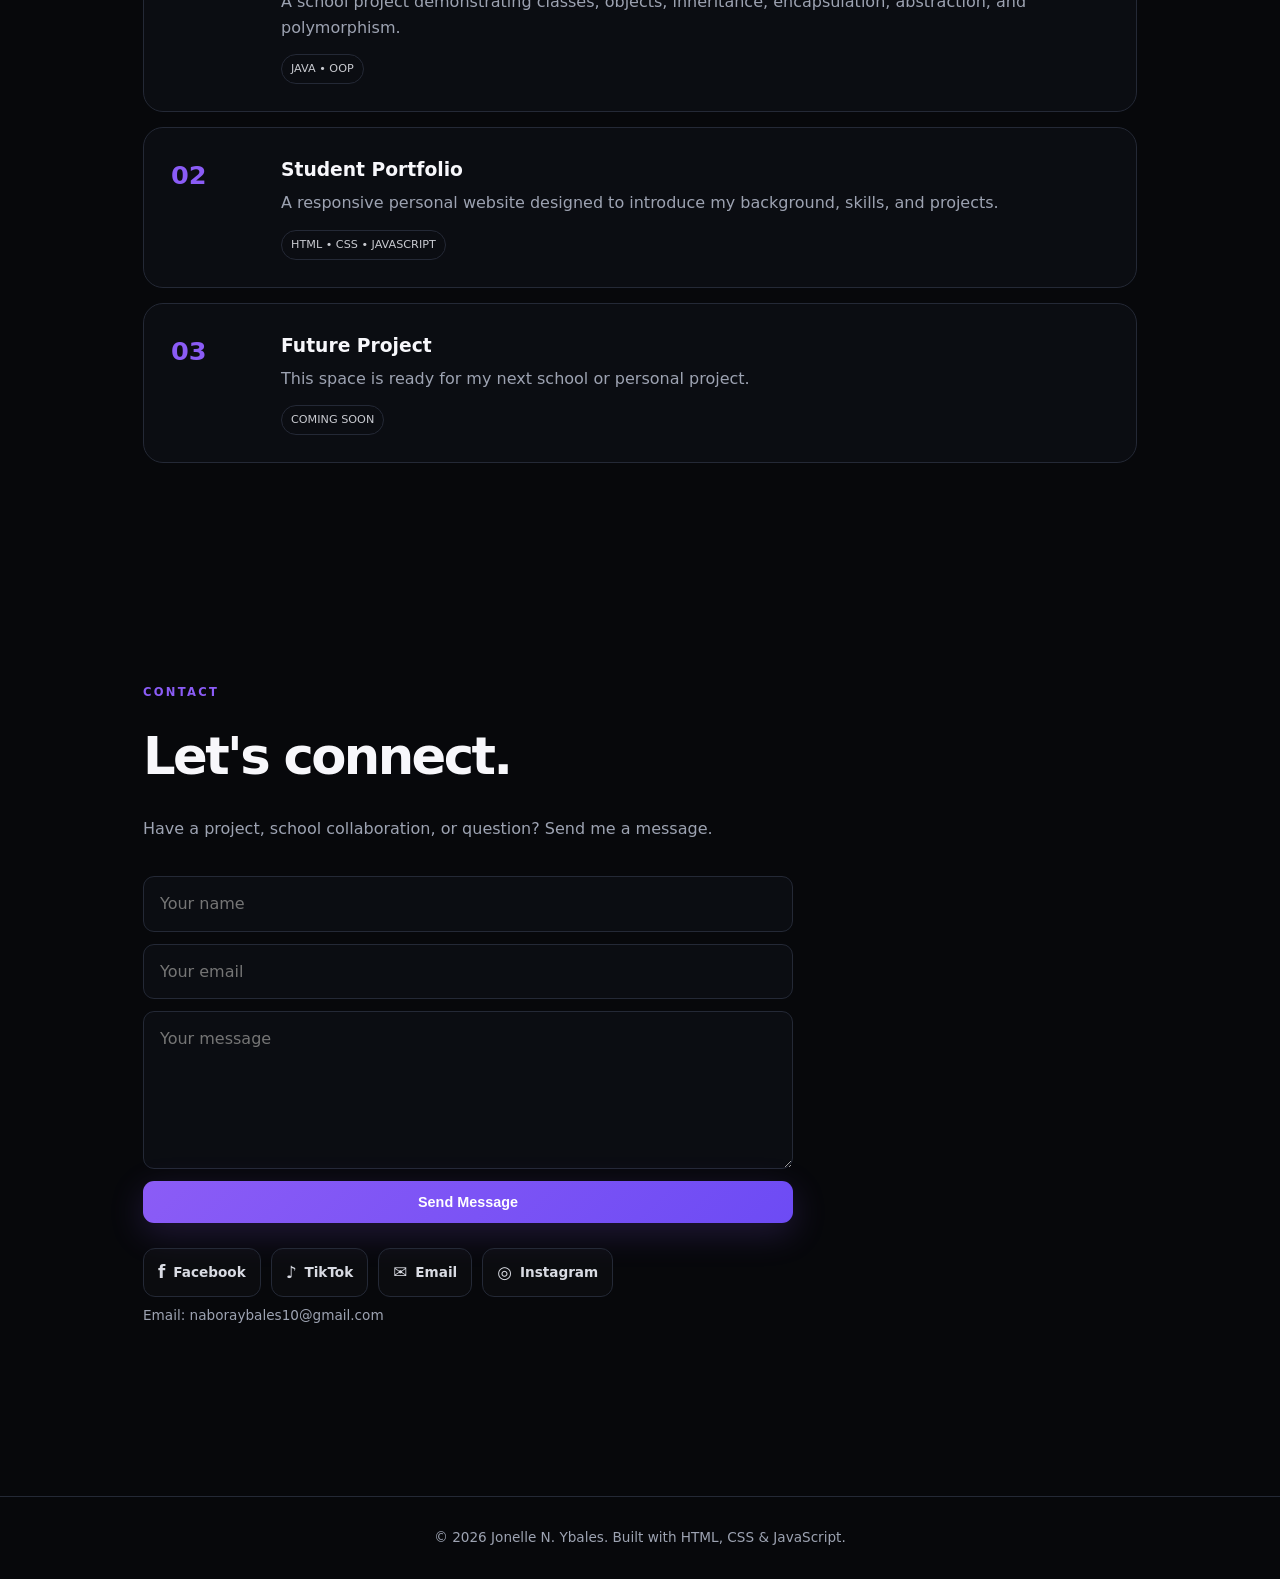
==== commit fd15e22c: "index.html" ====
--- a/index.html
+++ b/index.html
@@ -128,7 +128,7 @@
       </form>
 
       <div class="socials" aria-label="Social links">
-        <a class="social-link" href="https://www.facebook.com/" target="_blank" rel="noopener" aria-label="Facebook">
+        <a class="social-link" href="https://www.facebook.com/nel.ybales" target="_blank" rel="noopener" aria-label="Facebook">
           <span class="social-icon">f</span> Facebook
         </a>
         <a class="social-link" href="https://www.tiktok.com/" target="_blank" rel="noopener" aria-label="TikTok">
@@ -137,7 +137,7 @@
         <a class="social-link" href="mailto:naboraybales10@gmail.com" aria-label="Email">
           <span class="social-icon">✉</span> Email
         </a>
-        <a class="social-link" href="https://www.instagram.com/" target="_blank" rel="noopener" aria-label="Instagram">
+        <a class="social-link" href="https://www.instagram.com/nelifynoir_ target="_blank" rel="noopener" aria-label="Instagram">
           <span class="social-icon">◎</span> Instagram
         </a>
       </div>
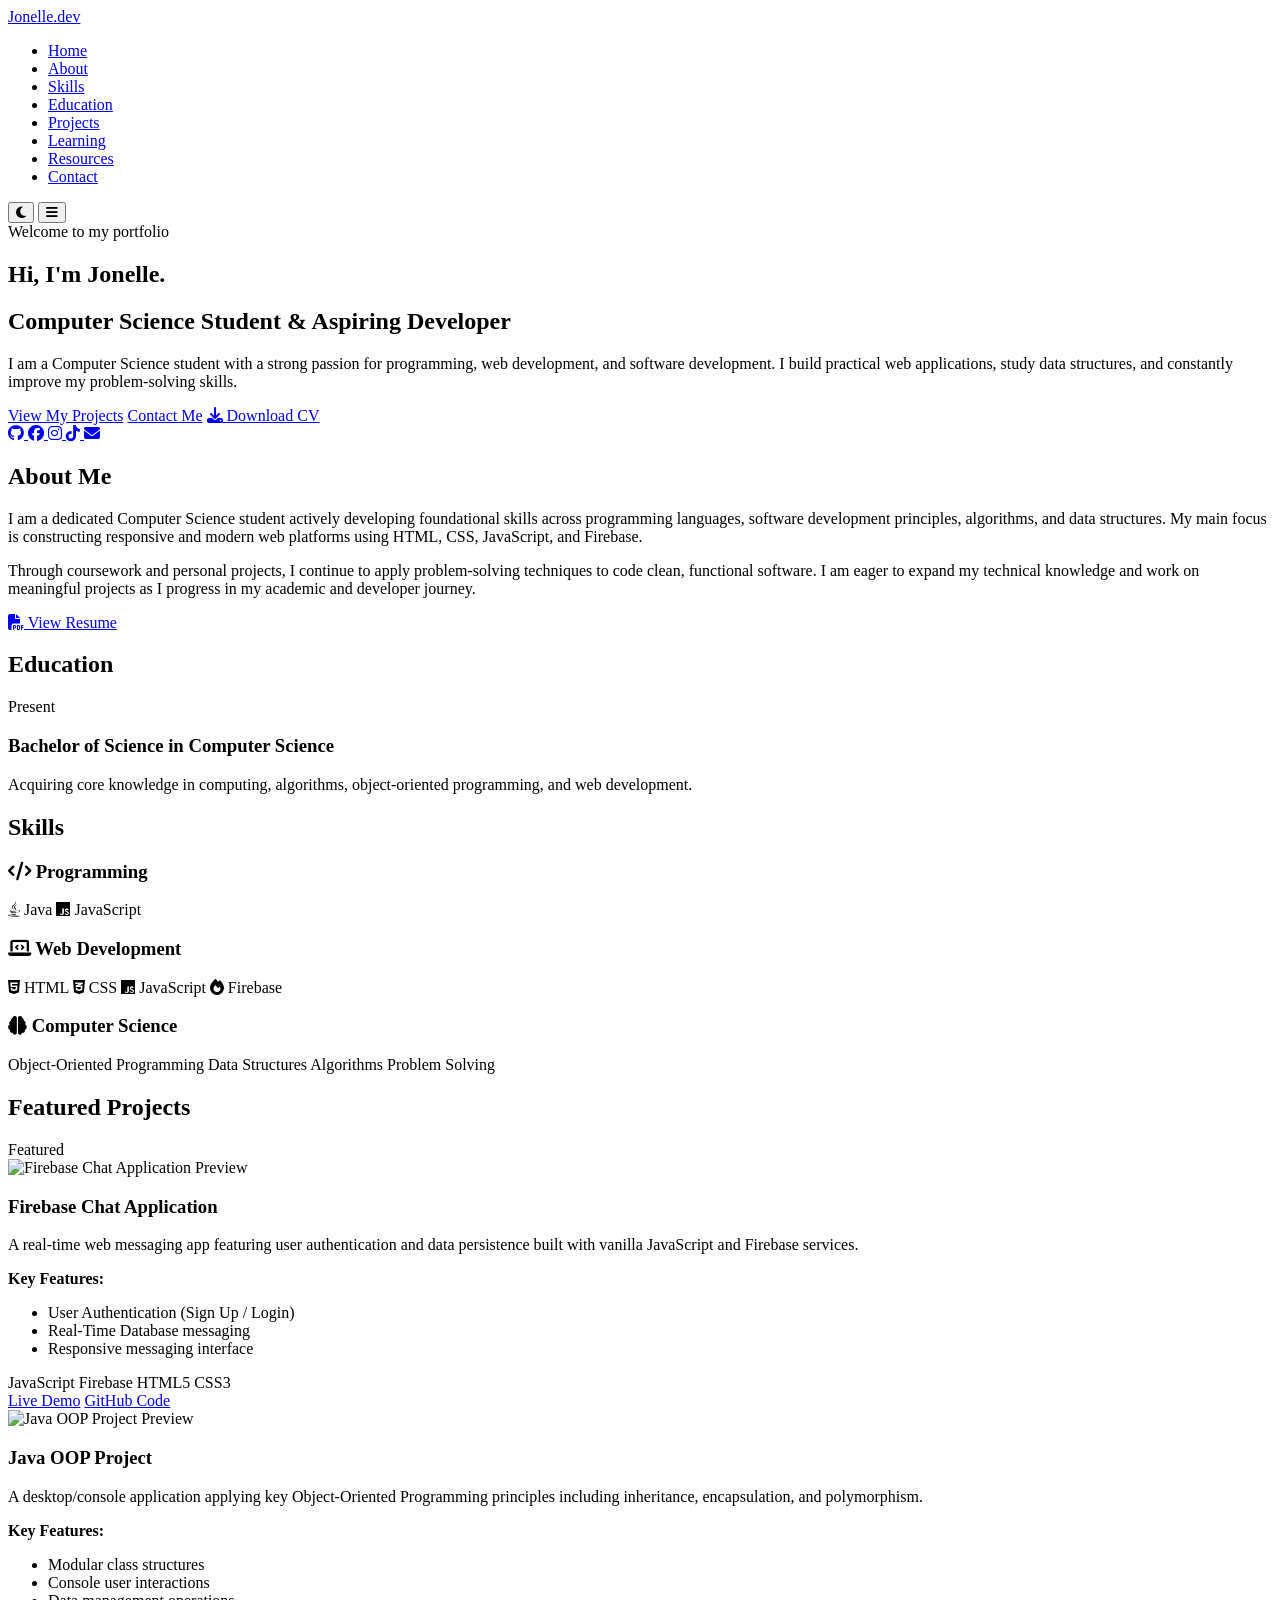
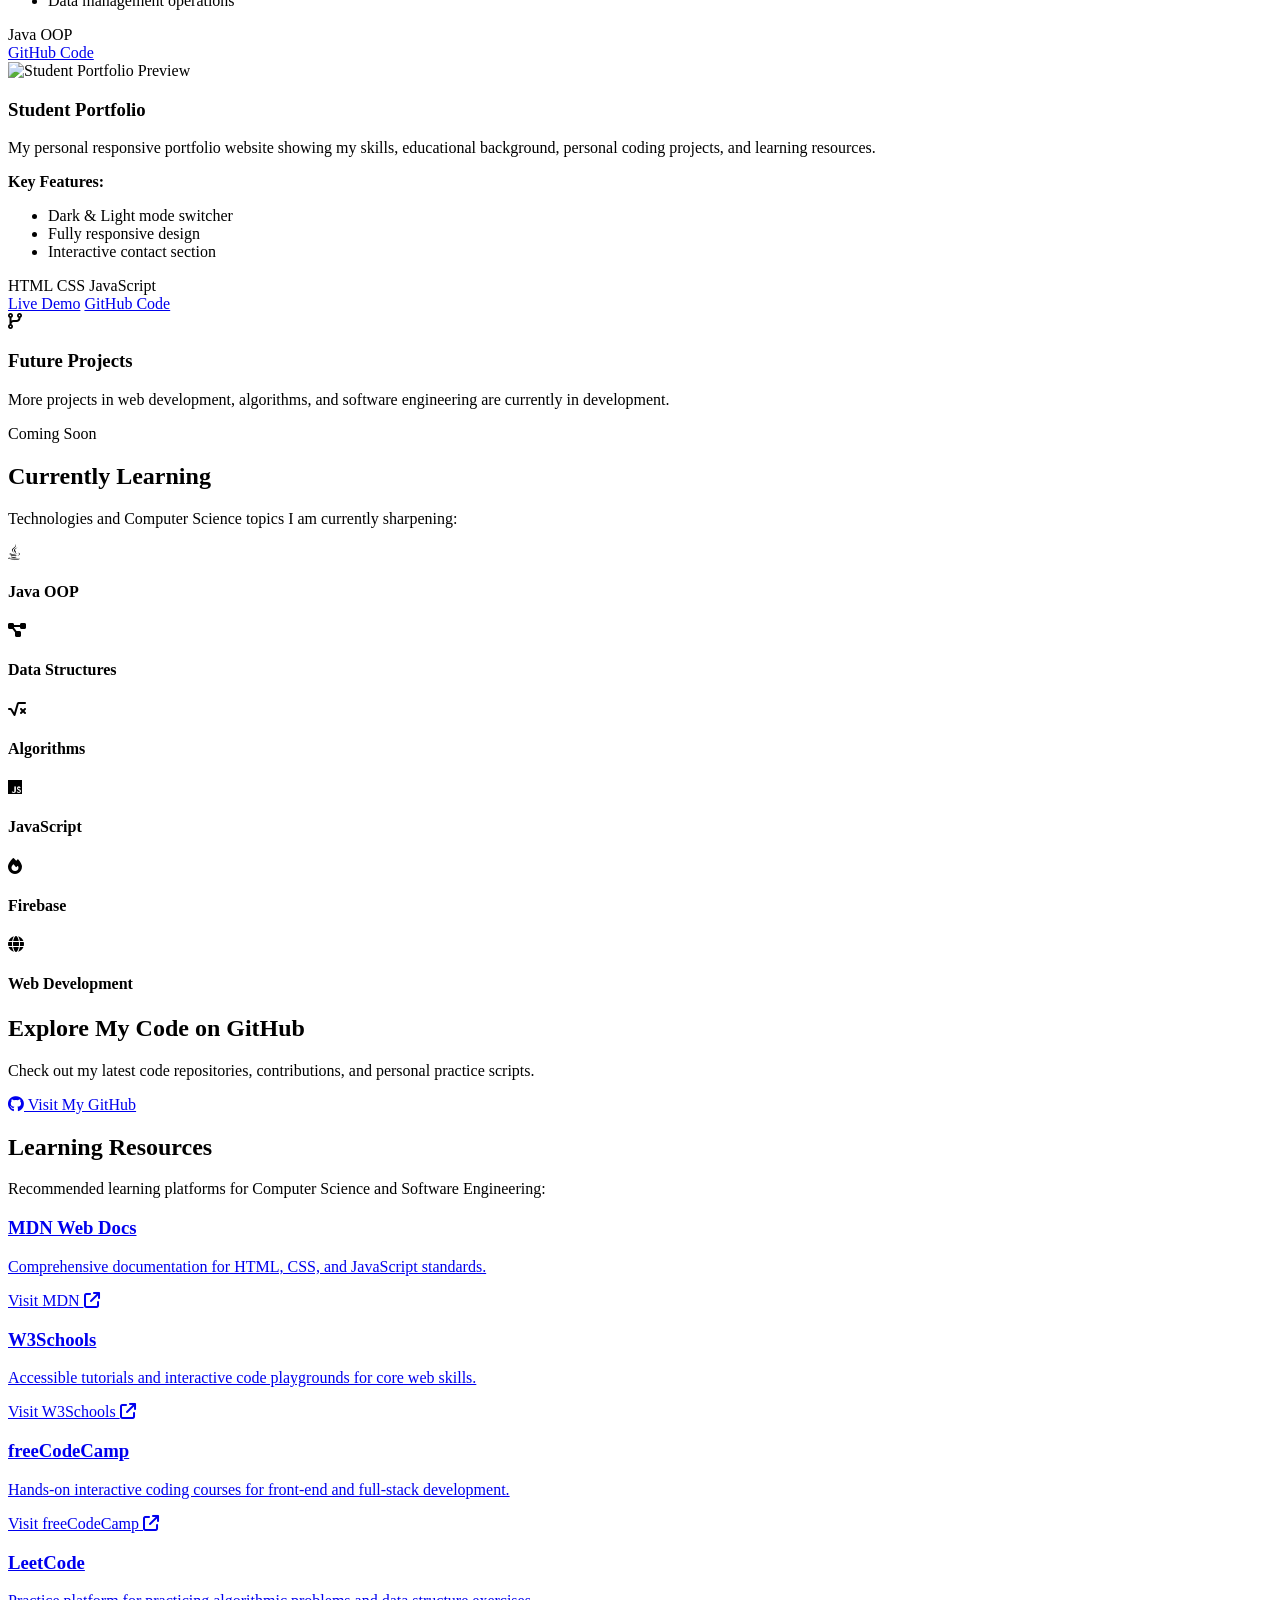
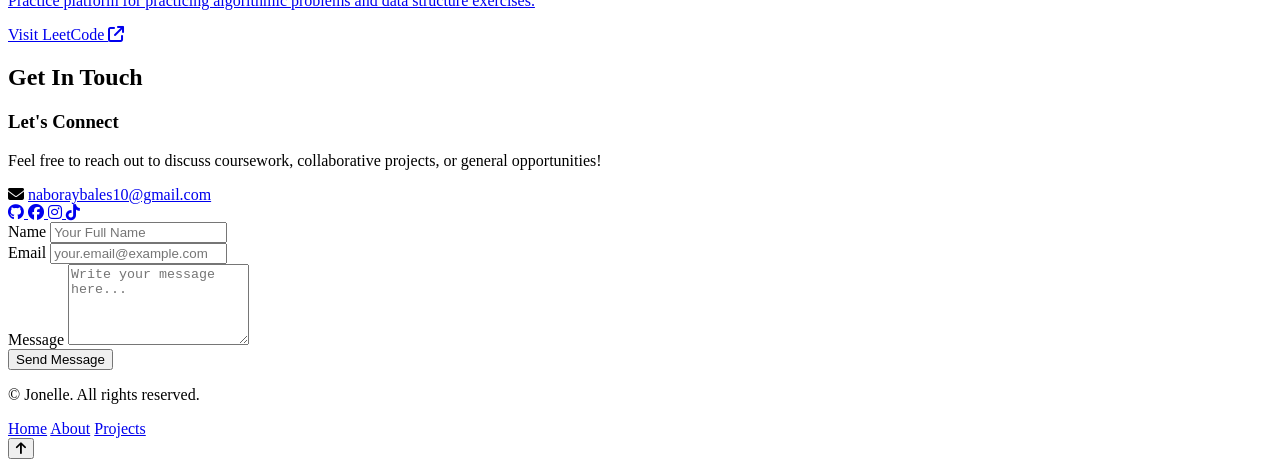
==== commit fa41bc66: "index.html" ====
--- a/index.html
+++ b/index.html
@@ -3,157 +3,432 @@
 <head>
   <meta charset="UTF-8">
   <meta name="viewport" content="width=device-width, initial-scale=1.0">
-  <title>Student Portfolio | Jonelle Ybales</title>
-  <link rel="stylesheet" href="style.css">
-<style>
-:root{--bg:#07080b;--panel:#0e1016;--text:#f7f7fb;--muted:#9da3b2;--line:#242936;--accent:#8b5cf6;--cyan:#22d3ee}*{box-sizing:border-box}html{scroll-behavior:smooth}body{font-family:Inter,system-ui,sans-serif;background:var(--bg);color:var(--text);line-height:1.6;overflow-x:hidden}body:before{content:"";position:fixed;inset:0;z-index:-2;background:radial-gradient(circle at 15% 10%,#8b5cf626,transparent 30%),radial-gradient(circle at 85% 30%,#22d3ee17,transparent 28%)}body:after{content:"";position:fixed;inset:0;z-index:-1;opacity:.16;background-image:linear-gradient(#fff1 1px,transparent 1px),linear-gradient(90deg,#fff1 1px,transparent 1px);background-size:50px 50px}a{color:inherit;text-decoration:none}.navbar{position:sticky;top:0;z-index:50;display:flex;justify-content:space-between;align-items:center;padding:18px 7%;background:#07080bbd;backdrop-filter:blur(18px);border-bottom:1px solid #fff1}.logo{font-size:1.45rem;font-weight:900}.logo span,.eyebrow,h1 span{color:var(--accent)}nav{display:flex;gap:30px}nav a{color:var(--muted);font-size:.9rem;font-weight:600;position:relative;transition:.25s}nav a:after{content:"";position:absolute;left:0;bottom:-8px;width:0;height:2px;background:var(--accent);transition:.25s}nav a:hover{color:#fff}nav a:hover:after{width:100%}.menu-btn{display:none;background:none;border:0;color:#fff;font-size:1.5rem}.hero{min-height:calc(100vh - 70px);display:grid;grid-template-columns:1.35fr .75fr;align-items:center;gap:70px;padding:80px 10%}.hero-text{animation:up .9s ease both}.eyebrow{font-size:.72rem;letter-spacing:.2em;font-weight:800;margin-bottom:14px}h1{font-size:clamp(3.8rem,8vw,7.5rem);line-height:.9;letter-spacing:-.075em}h1 span{display:inline-block;animation:float 4s ease-in-out infinite}.intro{max-width:650px;color:var(--muted);font-size:1.05rem;margin:30px 0}.buttons{display:flex;gap:12px;flex-wrap:wrap}.btn{display:inline-block;border-radius:11px;padding:13px 21px;font-weight:800;cursor:pointer;font-size:.9rem;transition:.25s}.primary{background:linear-gradient(135deg,var(--accent),#6d4bf4);color:#fff;box-shadow:0 10px 35px #8b5cf633}.primary:hover{transform:translateY(-3px);box-shadow:0 15px 45px #8b5cf655}.secondary{border:1px solid var(--line);background:#ffffff05}.secondary:hover{transform:translateY(-3px);border-color:#555c6d}.profile-card{background:linear-gradient(145deg,#181b26e6,#0a0b10e6);border:1px solid #fff2;border-radius:30px;padding:45px;text-align:center;box-shadow:0 35px 100px #00000073;animation:card .9s .15s ease both}.avatar{width:155px;height:155px;border-radius:50%;margin:0 auto 25px;display:grid;place-items:center;background:linear-gradient(135deg,var(--accent),var(--cyan));font-size:3rem;font-weight:900;box-shadow:0 0 0 8px #8b5cf614,0 20px 55px #8b5cf64d;animation:float 4s ease-in-out infinite}.profile-card p,.section-text,.card p,.project p{color:var(--muted)}.section{padding:110px 10%;max-width:1250px;margin:auto}.section h2{font-size:clamp(2rem,4vw,3.5rem);letter-spacing:-.05em;margin-bottom:18px}.stats{display:grid;grid-template-columns:repeat(3,1fr);gap:15px;margin-top:45px}.stats div{border-top:1px solid var(--line);padding-top:18px;transition:.3s}.stats div:hover{transform:translateY(-5px)}.stats strong{display:block;font-size:2rem}.stats span{color:var(--muted)}.cards{display:grid;grid-template-columns:repeat(3,1fr);gap:18px;margin-top:40px}.card{padding:30px;background:#0e1016b8;border:1px solid var(--line);border-radius:20px;transition:.35s;overflow:hidden}.card:hover{transform:translateY(-10px);border-color:#4b5262;box-shadow:0 20px 50px #0000004d}.icon{font-size:2rem;color:var(--accent);margin-bottom:20px}.card h3{margin-bottom:8px}.tags{display:flex;gap:7px;flex-wrap:wrap;margin-top:20px}.tags span,.project-label{font-size:.7rem;padding:5px 9px;border:1px solid var(--line);border-radius:20px;color:#c8cad0}.projects{display:grid;gap:15px;margin-top:40px}.project{display:grid;grid-template-columns:90px 1fr;gap:20px;padding:27px;background:#0e1016b8;border:1px solid var(--line);border-radius:20px;transition:.3s}.project:hover{transform:translateX(8px);border-color:#4b5262}.project-number{font-size:1.6rem;font-weight:900;color:var(--accent)}.project-label{display:inline-block;margin-top:14px}.contact{padding-bottom:130px}.contact form{display:grid;gap:12px;max-width:650px;margin-top:35px}input,textarea{width:100%;background:#0b0d12;color:#fff;border:1px solid var(--line);border-radius:11px;padding:14px 16px;font:inherit;outline:none;transition:.25s}input:focus,textarea:focus{border-color:var(--accent);box-shadow:0 0 0 4px #8b5cf61a}.status{margin-top:15px;color:#a78bfa;min-height:24px}
-.socials{display:flex;gap:10px;flex-wrap:wrap;margin-top:25px}
-.social-link{display:inline-flex;align-items:center;gap:8px;padding:10px 14px;border:1px solid var(--line);border-radius:12px;background:#ffffff05;color:#d9dbe3;font-weight:700;font-size:.85rem;transition:.25s}
-.social-link:hover{transform:translateY(-3px);border-color:var(--accent);color:#fff;background:#8b5cf612}
-.social-icon{font-size:1.05rem}
-.contact-note{color:var(--muted);font-size:.85rem;margin-top:8px}
-@media(max-width:750px){.social-link{padding:9px 12px}}footer{text-align:center;padding:30px 7%;border-top:1px solid var(--line);color:var(--muted);font-size:.85rem}.reveal{opacity:0;transform:translateY(35px);transition:.8s}.reveal.visible{opacity:1;transform:none}@keyframes up{from{opacity:0;transform:translateY(25px)}to{opacity:1;transform:none}}@keyframes card{from{opacity:0;transform:translateX(35px) scale(.97)}to{opacity:1;transform:none}}@keyframes float{0%,100%{transform:translateY(0)}50%{transform:translateY(-9px)}}@media(max-width:750px){.navbar{padding:17px 6%}.menu-btn{display:block}nav{display:none;position:absolute;top:65px;left:0;right:0;padding:20px 6%;background:#090a0e;flex-direction:column;gap:15px}nav.open{display:flex}.hero{grid-template-columns:1fr;padding:65px 7%;gap:55px}.profile-card{max-width:400px;margin:auto}.section{padding:80px 7%}.cards,.stats{grid-template-columns:1fr}.project{grid-template-columns:55px 1fr}}@media(prefers-reduced-motion:reduce){*{animation:none!important;transition:none!important}.reveal{opacity:1;transform:none}}
-</style></head>
+  <meta name="description" content="Jonelle's Personal Portfolio - Computer Science Student & Aspiring Developer">
+  <title>Jonelle | Portfolio</title>
+  <link rel="stylesheet" href="styles.css">
+  <!-- Font Awesome Icons -->
+  <link rel="stylesheet" href="https://cdnjs.cloudflare.com/ajax/libs/font-awesome/6.4.0/css/all.min.css">
+</head>
 <body>
+
+  <!-- Navigation Bar -->
   <header class="navbar">
-    <a href="#home" class="logo">JY<span>.</span></a>
-    <button class="menu-btn" id="menuBtn" aria-label="Open menu">☰</button>
-    <nav id="navLinks">
-      <a href="#home">Home</a>
-      <a href="#about">About</a>
-      <a href="#skills">Skills</a>
-      <a href="#resources">Resources</a>
-      <a href="#projects">Projects</a>
-      <a href="#contact">Contact</a>
-    </nav>
+    <div class="nav-container">
+      <a href="#home" class="logo" aria-label="Home">Jonelle<span>.dev</span></a>
+
+      <nav class="nav-menu" id="nav-menu">
+        <ul class="nav-list">
+          <li><a href="#home" class="nav-link active">Home</a></li>
+          <li><a href="#about" class="nav-link">About</a></li>
+          <li><a href="#skills" class="nav-link">Skills</a></li>
+          <li><a href="#education" class="nav-link">Education</a></li>
+          <li><a href="#projects" class="nav-link">Projects</a></li>
+          <li><a href="#learning" class="nav-link">Learning</a></li>
+          <li><a href="#resources" class="nav-link">Resources</a></li>
+          <li><a href="#contact" class="nav-link">Contact</a></li>
+        </ul>
+      </nav>
+
+      <div class="nav-actions">
+        <button id="theme-toggle" class="icon-btn" aria-label="Toggle dark/light mode">
+          <i class="fa-solid fa-moon"></i>
+        </button>
+        <button id="hamburger" class="hamburger" aria-label="Toggle menu" aria-expanded="false" aria-controls="nav-menu">
+          <i class="fa-solid fa-bars"></i>
+        </button>
+      </div>
+    </div>
   </header>
 
   <main>
-    <section id="home" class="hero">
-      <div class="hero-text">
-        <p class="eyebrow">COMPUTER SCIENCE STUDENT</p>
-        <h1>Hi, I'm <span>Jonelle.</span></h1>
-        <p class="intro">I’m a Computer Science student who enjoys learning programming, building useful projects, and improving my skills through hands-on work.</p>
-        <div class="buttons">
-          <a class="btn primary" href="#projects">View My Work</a>
-          <a class="btn secondary" href="#contact">Contact Me</a>
-        </div>
-      </div>
-      <div class="profile-card">
-        <div class="avatar">JY</div>
-        <h2>Jonelle N. Ybales</h2>
-        <p>Computer Science Student</p>
-      </div>
-    </section>
-
-    <section id="about" class="section">
-      <p class="eyebrow">ABOUT ME</p>
-      <h2>Learning today, building tomorrow.</h2>
-      <p class="section-text">I'm currently studying Computer Science and developing my foundation in programming, object-oriented programming, algorithms, and data structures. My goal is to keep learning and create projects that solve real problems.</p>
-      <div class="stats">
-        <div><strong>01</strong><span>Curious Learner</span></div>
-        <div><strong>02</strong><span>Problem Solver</span></div>
-        <div><strong>03</strong><span>Future Developer</span></div>
-      </div>
-    </section>
-
-    <section id="skills" class="section">
-      <p class="eyebrow">MY SKILLS</p>
-      <h2>What I'm learning</h2>
-      <div class="cards">
-        <article class="card"><div class="icon">&lt;/&gt;</div><h3>Programming</h3><p>Building programs and practicing clean, logical code.</p><div class="tags"><span>Java</span><span>OOP</span></div></article>
-        <article class="card"><div class="icon">⌘</div><h3>Problem Solving</h3><p>Learning algorithms and data structures to approach problems efficiently.</p><div class="tags"><span>Algorithms</span><span>Logic</span></div></article>
-        <article class="card"><div class="icon">◈</div><h3>Web Development</h3><p>Creating responsive and interactive websites using modern web basics.</p><div class="tags"><span>HTML</span><span>CSS</span><span>JS</span></div></article>
-      </div>
-    </section>
-
-
-    <section id="resources" class="section">
-      <p class="eyebrow">RESOURCES</p>
-      <h2>Useful learning resources.</h2>
-      <p class="section-text">A few places I use for learning programming, Computer Science, and web development.</p>
-      <div class="cards">
-        <a class="card" href="https://developer.mozilla.org/" target="_blank" rel="noopener">
-          <div class="icon">🌐</div>
-          <h3>MDN Web Docs</h3>
-          <p>HTML, CSS, JavaScript, and web development documentation.</p>
-          <div class="tags"><span>WEB</span><span>JAVASCRIPT</span></div>
+    <!-- Hero Section -->
+    <section id="home" class="hero-section">
+      <div class="container hero-container">
+        <div class="hero-content">
+          <span class="badge">Welcome to my portfolio</span>
+          <h1>Hi, I'm Jonelle.</h1>
+          <h2>Computer Science Student &amp; Aspiring Developer</h2>
+          <p>
+            I am a Computer Science student with a strong passion for programming, web development, 
+            and software development. I build practical web applications, study data structures, 
+            and constantly improve my problem-solving skills.
+          </p>
+          <div class="hero-buttons">
+            <a href="#projects" class="btn btn-primary">View My Projects</a>
+            <a href="#contact" class="btn btn-secondary">Contact Me</a>
+            <!-- Place your cv.pdf in the root directory -->
+            <a href="cv.pdf" download="Jonelle_CV.pdf" class="btn btn-outline" target="_blank" rel="noopener">
+              <i class="fa-solid fa-download"></i> Download CV
+            </a>
+          </div>
+          <div class="hero-socials">
+            <!-- REPLACE PLACEHOLDERS BELOW WITH YOUR ACTUAL URLS -->
+            <a href="https://github.com/ybales-jonelecs" target="_blank" rel="noopener" aria-label="GitHub Profile">
+              <i class="fa-brands fa-github"></i>
+            </a>
+            <a href="https://facebook.com/YOUR_FACEBOOK_USERNAME_PLACEHOLDER" target="_blank" rel="noopener" aria-label="Facebook Profile">
+              <i class="fa-brands fa-facebook"></i>
+            </a>
+            <a href="https://instagram.com/YOUR_INSTAGRAM_USERNAME_PLACEHOLDER" target="_blank" rel="noopener" aria-label="Instagram Profile">
+              <i class="fa-brands fa-instagram"></i>
+            </a>
+            <a href="https://tiktok.com/@YOUR_TIKTOK_USERNAME_PLACEHOLDER" target="_blank" rel="noopener" aria-label="TikTok Profile">
+              <i class="fa-brands fa-tiktok"></i>
+            </a>
+            <a href="mailto:naboraybales10@gmail.com" aria-label="Email Jonelle">
+              <i class="fa-solid fa-envelope"></i>
+            </a>
+          </div>
+        </div>
+      </div>
+    </section>
+
+    <!-- About Section -->
+    <section id="about" class="about-section fade-in">
+      <div class="container">
+        <h2 class="section-title">About Me</h2>
+        <div class="about-card">
+          <p>
+            I am a dedicated Computer Science student actively developing foundational skills across programming languages, 
+            software development principles, algorithms, and data structures. My main focus is constructing responsive 
+            and modern web platforms using HTML, CSS, JavaScript, and Firebase.
+          </p>
+          <p>
+            Through coursework and personal projects, I continue to apply problem-solving techniques to code clean, functional software. 
+            I am eager to expand my technical knowledge and work on meaningful projects as I progress in my academic and developer journey.
+          </p>
+          <div class="about-actions">
+            <!-- Place your resume.pdf in the root directory -->
+            <a href="resume.pdf" target="_blank" rel="noopener" class="btn btn-secondary">
+              <i class="fa-solid fa-file-pdf"></i> View Resume
+            </a>
+          </div>
+        </div>
+      </div>
+    </section>
+
+    <!-- Education Section -->
+    <section id="education" class="education-section fade-in">
+      <div class="container">
+        <h2 class="section-title">Education</h2>
+        <div class="timeline">
+          <div class="timeline-item">
+            <div class="timeline-dot"></div>
+            <div class="timeline-content">
+              <span class="timeline-date">Present</span>
+              <h3>Bachelor of Science in Computer Science</h3>
+              <p>Acquiring core knowledge in computing, algorithms, object-oriented programming, and web development.</p>
+            </div>
+          </div>
+        </div>
+      </div>
+    </section>
+
+    <!-- Skills Section -->
+    <section id="skills" class="skills-section fade-in">
+      <div class="container">
+        <h2 class="section-title">Skills</h2>
+        <div class="skills-grid">
+          
+          <div class="skill-category">
+            <h3><i class="fa-solid fa-code"></i> Programming</h3>
+            <div class="skills-list">
+              <span class="skill-badge"><i class="fa-brands fa-java"></i> Java</span>
+              <span class="skill-badge"><i class="fa-brands fa-js"></i> JavaScript</span>
+            </div>
+          </div>
+
+          <div class="skill-category">
+            <h3><i class="fa-solid fa-laptop-code"></i> Web Development</h3>
+            <div class="skills-list">
+              <span class="skill-badge"><i class="fa-brands fa-html5"></i> HTML</span>
+              <span class="skill-badge"><i class="fa-brands fa-css3-alt"></i> CSS</span>
+              <span class="skill-badge"><i class="fa-brands fa-js"></i> JavaScript</span>
+              <span class="skill-badge"><i class="fa-solid fa-fire"></i> Firebase</span>
+            </div>
+          </div>
+
+          <div class="skill-category">
+            <h3><i class="fa-solid fa-brain"></i> Computer Science</h3>
+            <div class="skills-list">
+              <span class="skill-badge">Object-Oriented Programming</span>
+              <span class="skill-badge">Data Structures</span>
+              <span class="skill-badge">Algorithms</span>
+              <span class="skill-badge">Problem Solving</span>
+            </div>
+          </div>
+
+        </div>
+      </div>
+    </section>
+
+    <!-- Projects Section -->
+    <section id="projects" class="projects-section fade-in">
+      <div class="container">
+        <h2 class="section-title">Featured Projects</h2>
+        <div class="projects-grid">
+
+          <!-- Highlighted Firebase Chat Project -->
+          <article class="project-card featured">
+            <div class="project-badge">Featured</div>
+            <div class="project-image">
+              <img src="https://via.placeholder.com/600x350?text=Firebase+Chat+App+Preview" alt="Firebase Chat Application Preview" loading="lazy">
+            </div>
+            <div class="project-content">
+              <h3>Firebase Chat Application</h3>
+              <p>A real-time web messaging app featuring user authentication and data persistence built with vanilla JavaScript and Firebase services.</p>
+              
+              <div class="project-features">
+                <strong>Key Features:</strong>
+                <ul>
+                  <li>User Authentication (Sign Up / Login)</li>
+                  <li>Real-Time Database messaging</li>
+                  <li>Responsive messaging interface</li>
+                </ul>
+              </div>
+
+              <div class="tech-tags">
+                <span>JavaScript</span>
+                <span>Firebase</span>
+                <span>HTML5</span>
+                <span>CSS3</span>
+              </div>
+
+              <div class="project-links">
+                <a href="https://ybales-jonelecs.github.io/YOUR_CHAT_APP_REPO_PLACEHOLDER/" target="_blank" rel="noopener" class="btn btn-sm btn-primary">Live Demo</a>
+                <a href="https://github.com/ybales-jonelecs/YOUR_CHAT_APP_REPO_PLACEHOLDER" target="_blank" rel="noopener" class="btn btn-sm btn-outline">GitHub Code</a>
+              </div>
+            </div>
+          </article>
+
+          <!-- Java OOP Project -->
+          <article class="project-card">
+            <div class="project-image">
+              <img src="https://via.placeholder.com/600x350?text=Java+OOP+Project+Preview" alt="Java OOP Project Preview" loading="lazy">
+            </div>
+            <div class="project-content">
+              <h3>Java OOP Project</h3>
+              <p>A desktop/console application applying key Object-Oriented Programming principles including inheritance, encapsulation, and polymorphism.</p>
+
+              <div class="project-features">
+                <strong>Key Features:</strong>
+                <ul>
+                  <li>Modular class structures</li>
+                  <li>Console user interactions</li>
+                  <li>Data management operations</li>
+                </ul>
+              </div>
+
+              <div class="tech-tags">
+                <span>Java</span>
+                <span>OOP</span>
+              </div>
+
+              <div class="project-links">
+                <a href="https://github.com/ybales-jonelecs/YOUR_JAVA_PROJECT_REPO_PLACEHOLDER" target="_blank" rel="noopener" class="btn btn-sm btn-outline">GitHub Code</a>
+              </div>
+            </div>
+          </article>
+
+          <!-- Student Portfolio -->
+          <article class="project-card">
+            <div class="project-image">
+              <img src="https://via.placeholder.com/600x350?text=Student+Portfolio+Preview" alt="Student Portfolio Preview" loading="lazy">
+            </div>
+            <div class="project-content">
+              <h3>Student Portfolio</h3>
+              <p>My personal responsive portfolio website showing my skills, educational background, personal coding projects, and learning resources.</p>
+
+              <div class="project-features">
+                <strong>Key Features:</strong>
+                <ul>
+                  <li>Dark & Light mode switcher</li>
+                  <li>Fully responsive design</li>
+                  <li>Interactive contact section</li>
+                </ul>
+              </div>
+
+              <div class="tech-tags">
+                <span>HTML</span>
+                <span>CSS</span>
+                <span>JavaScript</span>
+              </div>
+
+              <div class="project-links">
+                <a href="https://ybales-jonelecs.github.io/jonelle-portfolio/" target="_blank" rel="noopener" class="btn btn-sm btn-primary">Live Demo</a>
+                <a href="https://github.com/ybales-jonelecs/jonelle-portfolio" target="_blank" rel="noopener" class="btn btn-sm btn-outline">GitHub Code</a>
+              </div>
+            </div>
+          </article>
+
+          <!-- Future Projects Placeholder -->
+          <article class="project-card placeholder-card">
+            <div class="project-content text-center">
+              <i class="fa-solid fa-code-branch placeholder-icon"></i>
+              <h3>Future Projects</h3>
+              <p>More projects in web development, algorithms, and software engineering are currently in development.</p>
+              <div class="tech-tags justify-center">
+                <span>Coming Soon</span>
+              </div>
+            </div>
+          </article>
+
+        </div>
+      </div>
+    </section>
+
+    <!-- Currently Learning Section -->
+    <section id="learning" class="learning-section fade-in">
+      <div class="container">
+        <h2 class="section-title">Currently Learning</h2>
+        <p class="section-subtitle">Technologies and Computer Science topics I am currently sharpening:</p>
+        <div class="learning-grid">
+          <div class="learning-card">
+            <i class="fa-brands fa-java"></i>
+            <h4>Java OOP</h4>
+          </div>
+          <div class="learning-card">
+            <i class="fa-solid fa-diagram-project"></i>
+            <h4>Data Structures</h4>
+          </div>
+          <div class="learning-card">
+            <i class="fa-solid fa-square-root-variable"></i>
+            <h4>Algorithms</h4>
+          </div>
+          <div class="learning-card">
+            <i class="fa-brands fa-js"></i>
+            <h4>JavaScript</h4>
+          </div>
+          <div class="learning-card">
+            <i class="fa-solid fa-fire"></i>
+            <h4>Firebase</h4>
+          </div>
+          <div class="learning-card">
+            <i class="fa-solid fa-globe"></i>
+            <h4>Web Development</h4>
+          </div>
+        </div>
+      </div>
+    </section>
+
+    <!-- GitHub Callout Section -->
+    <section class="github-section fade-in">
+      <div class="container github-container">
+        <h2>Explore My Code on GitHub</h2>
+        <p>Check out my latest code repositories, contributions, and personal practice scripts.</p>
+        <a href="https://github.com/ybales-jonelecs" target="_blank" rel="noopener" class="btn btn-primary">
+          <i class="fa-brands fa-github"></i> Visit My GitHub
         </a>
-        <a class="card" href="https://www.geeksforgeeks.org/" target="_blank" rel="noopener">
-          <div class="icon">📚</div>
-          <h3>GeeksforGeeks</h3>
-          <p>Programming, algorithms, data structures, and Computer Science topics.</p>
-          <div class="tags"><span>CS</span><span>ALGORITHMS</span></div>
-        </a>
-        <a class="card" href="https://www.w3schools.com/" target="_blank" rel="noopener">
-          <div class="icon">💻</div>
-          <h3>W3Schools</h3>
-          <p>Beginner-friendly tutorials and references for web technologies.</p>
-          <div class="tags"><span>HTML</span><span>CSS</span></div>
-        </a>
-      </div>
-    </section>
-
-    <section id="projects" class="section">
-      <p class="eyebrow">PROJECTS</p>
-      <h2>Things I've built</h2>
-      <div class="projects">
-        <article class="project">
-          <div class="project-number">01</div>
-          <div><h3>Java OOP Project</h3><p>A school project demonstrating classes, objects, inheritance, encapsulation, abstraction, and polymorphism.</p><span class="project-label">JAVA • OOP</span></div>
-        </article>
-        <article class="project">
-          <div class="project-number">02</div>
-          <div><h3>Student Portfolio</h3><p>A responsive personal website designed to introduce my background, skills, and projects.</p><span class="project-label">HTML • CSS • JAVASCRIPT</span></div>
-        </article>
-        <article class="project">
-          <div class="project-number">03</div>
-          <div><h3>Future Project</h3><p>This space is ready for my next school or personal project.</p><span class="project-label">COMING SOON</span></div>
-        </article>
-      </div>
-    </section>
-
-    <section id="contact" class="section contact">
-      <p class="eyebrow">CONTACT</p>
-      <h2>Let's connect.</h2>
-      <p class="section-text">Have a project, school collaboration, or question? Send me a message.</p>
-      <form id="contactForm" action="https://formsubmit.co/naboraybales10@gmail.com" method="POST">
-        <input id="name" name="name" type="text" placeholder="Your name" required>
-        <input id="email" name="email" type="email" placeholder="Your email" required>
-        <textarea id="message" name="message" placeholder="Your message" rows="5" required></textarea>
-        <input type="hidden" name="_subject" value="New Portfolio Contact Message">
-        <input type="hidden" name="_captcha" value="false">
-        <input type="hidden" name="_template" value="table">
-        <button class="btn primary" type="submit">Send Message</button>
-      </form>
-
-      <div class="socials" aria-label="Social links">
-        <a class="social-link" href="https://www.facebook.com/nel.ybales" target="_blank" rel="noopener" aria-label="Facebook">
-          <span class="social-icon">f</span> Facebook
-        </a>
-        <a class="social-link" href="https://www.tiktok.com/" target="_blank" rel="noopener" aria-label="TikTok">
-          <span class="social-icon">♪</span> TikTok
-        </a>
-        <a class="social-link" href="mailto:naboraybales10@gmail.com" aria-label="Email">
-          <span class="social-icon">✉</span> Email
-        </a>
-        <a class="social-link" href="https://www.instagram.com/nelifynoir_ target="_blank" rel="noopener" aria-label="Instagram">
-          <span class="social-icon">◎</span> Instagram
-        </a>
-      </div>
-      <p class="contact-note">Email: naboraybales10@gmail.com</p>
-      <p id="formStatus" class="status"></p>
+      </div>
+    </section>
+
+    <!-- Resources Section -->
+    <section id="resources" class="resources-section fade-in">
+      <div class="container">
+        <h2 class="section-title">Learning Resources</h2>
+        <p class="section-subtitle">Recommended learning platforms for Computer Science and Software Engineering:</p>
+        <div class="resources-grid">
+          
+          <a href="https://developer.mozilla.org/" target="_blank" rel="noopener" class="resource-card">
+            <h3>MDN Web Docs</h3>
+            <p>Comprehensive documentation for HTML, CSS, and JavaScript standards.</p>
+            <span class="resource-link">Visit MDN <i class="fa-solid fa-arrow-up-right-from-square"></i></span>
+          </a>
+
+          <a href="https://www.w3schools.com/" target="_blank" rel="noopener" class="resource-card">
+            <h3>W3Schools</h3>
+            <p>Accessible tutorials and interactive code playgrounds for core web skills.</p>
+            <span class="resource-link">Visit W3Schools <i class="fa-solid fa-arrow-up-right-from-square"></i></span>
+          </a>
+
+          <a href="https://www.freecodecamp.org/" target="_blank" rel="noopener" class="resource-card">
+            <h3>freeCodeCamp</h3>
+            <p>Hands-on interactive coding courses for front-end and full-stack development.</p>
+            <span class="resource-link">Visit freeCodeCamp <i class="fa-solid fa-arrow-up-right-from-square"></i></span>
+          </a>
+
+          <a href="https://leetcode.com/" target="_blank" rel="noopener" class="resource-card">
+            <h3>LeetCode</h3>
+            <p>Practice platform for practicing algorithmic problems and data structure exercises.</p>
+            <span class="resource-link">Visit LeetCode <i class="fa-solid fa-arrow-up-right-from-square"></i></span>
+          </a>
+
+        </div>
+      </div>
+    </section>
+
+    <!-- Contact Section -->
+    <section id="contact" class="contact-section fade-in">
+      <div class="container">
+        <h2 class="section-title">Get In Touch</h2>
+        <div class="contact-wrapper">
+          <div class="contact-info">
+            <h3>Let's Connect</h3>
+            <p>Feel free to reach out to discuss coursework, collaborative projects, or general opportunities!</p>
+            
+            <div class="contact-item">
+              <i class="fa-solid fa-envelope"></i>
+              <a href="mailto:naboraybales10@gmail.com">naboraybales10@gmail.com</a>
+            </div>
+
+            <div class="contact-socials">
+              <!-- REPLACE PLACEHOLDERS BELOW WITH YOUR ACTUAL URLS -->
+              <a href="https://github.com/ybales-jonelecs" target="_blank" rel="noopener" aria-label="GitHub Profile">
+                <i class="fa-brands fa-github"></i>
+              </a>
+              <a href="https://facebook.com/YOUR_FACEBOOK_USERNAME_PLACEHOLDER" target="_blank" rel="noopener" aria-label="Facebook Profile">
+                <i class="fa-brands fa-facebook"></i>
+              </a>
+              <a href="https://instagram.com/YOUR_INSTAGRAM_USERNAME_PLACEHOLDER" target="_blank" rel="noopener" aria-label="Instagram Profile">
+                <i class="fa-brands fa-instagram"></i>
+              </a>
+              <a href="https://tiktok.com/@YOUR_TIKTOK_USERNAME_PLACEHOLDER" target="_blank" rel="noopener" aria-label="TikTok Profile">
+                <i class="fa-brands fa-tiktok"></i>
+              </a>
+            </div>
+          </div>
+
+          <form id="contact-form" class="contact-form">
+            <div class="form-group">
+              <label for="user-name">Name</label>
+              <input type="text" id="user-name" name="name" required placeholder="Your Full Name">
+            </div>
+
+            <div class="form-group">
+              <label for="user-email">Email</label>
+              <input type="email" id="user-email" name="email" required placeholder="your.email@example.com">
+            </div>
+
+            <div class="form-group">
+              <label for="user-message">Message</label>
+              <textarea id="user-message" name="message" rows="5" required placeholder="Write your message here..."></textarea>
+            </div>
+
+            <button type="submit" class="btn btn-primary btn-block">Send Message</button>
+            <div id="form-status" class="form-status" aria-live="polite"></div>
+          </form>
+        </div>
+      </div>
     </section>
   </main>
 
-  <footer>
-    <p>© <span id="year"></span> Jonelle N. Ybales. Built with HTML, CSS & JavaScript.</p>
+  <!-- Footer -->
+  <footer class="footer">
+    <div class="container footer-container">
+      <p>&copy; <span id="current-year"></span> Jonelle. All rights reserved.</p>
+      <div class="footer-links">
+        <a href="#home">Home</a>
+        <a href="#about">About</a>
+        <a href="#projects">Projects</a>
+      </div>
+    </div>
   </footer>
 
+  <!-- Back To Top Button -->
+  <button id="back-to-top" class="back-to-top" aria-label="Back to top of page">
+    <i class="fa-solid fa-arrow-up"></i>
+  </button>
+
   <script src="script.js"></script>
-<script>
-const m=document.getElementById('menuBtn'),n=document.getElementById('navLinks');m.onclick=()=>{const open=n.classList.toggle('open');m.setAttribute('aria-expanded',open)};document.querySelectorAll('#navLinks a').forEach(a=>a.onclick=()=>n.classList.remove('open'));document.getElementById('year').textContent=new Date().getFullYear();
-document.querySelectorAll('.section').forEach(x=>x.classList.add('reveal'));const o=new IntersectionObserver(es=>es.forEach(e=>{if(e.isIntersecting)e.target.classList.add('visible')}),{threshold:.12});document.querySelectorAll('.reveal').forEach(x=>o.observe(x));
-document.getElementById('contactForm').onsubmit=e=>{const n=document.getElementById('name').value.trim();document.getElementById('formStatus').textContent=`Thanks, ${n}! Sending your message...`;};
-</script></body>
+</body>
 </html>
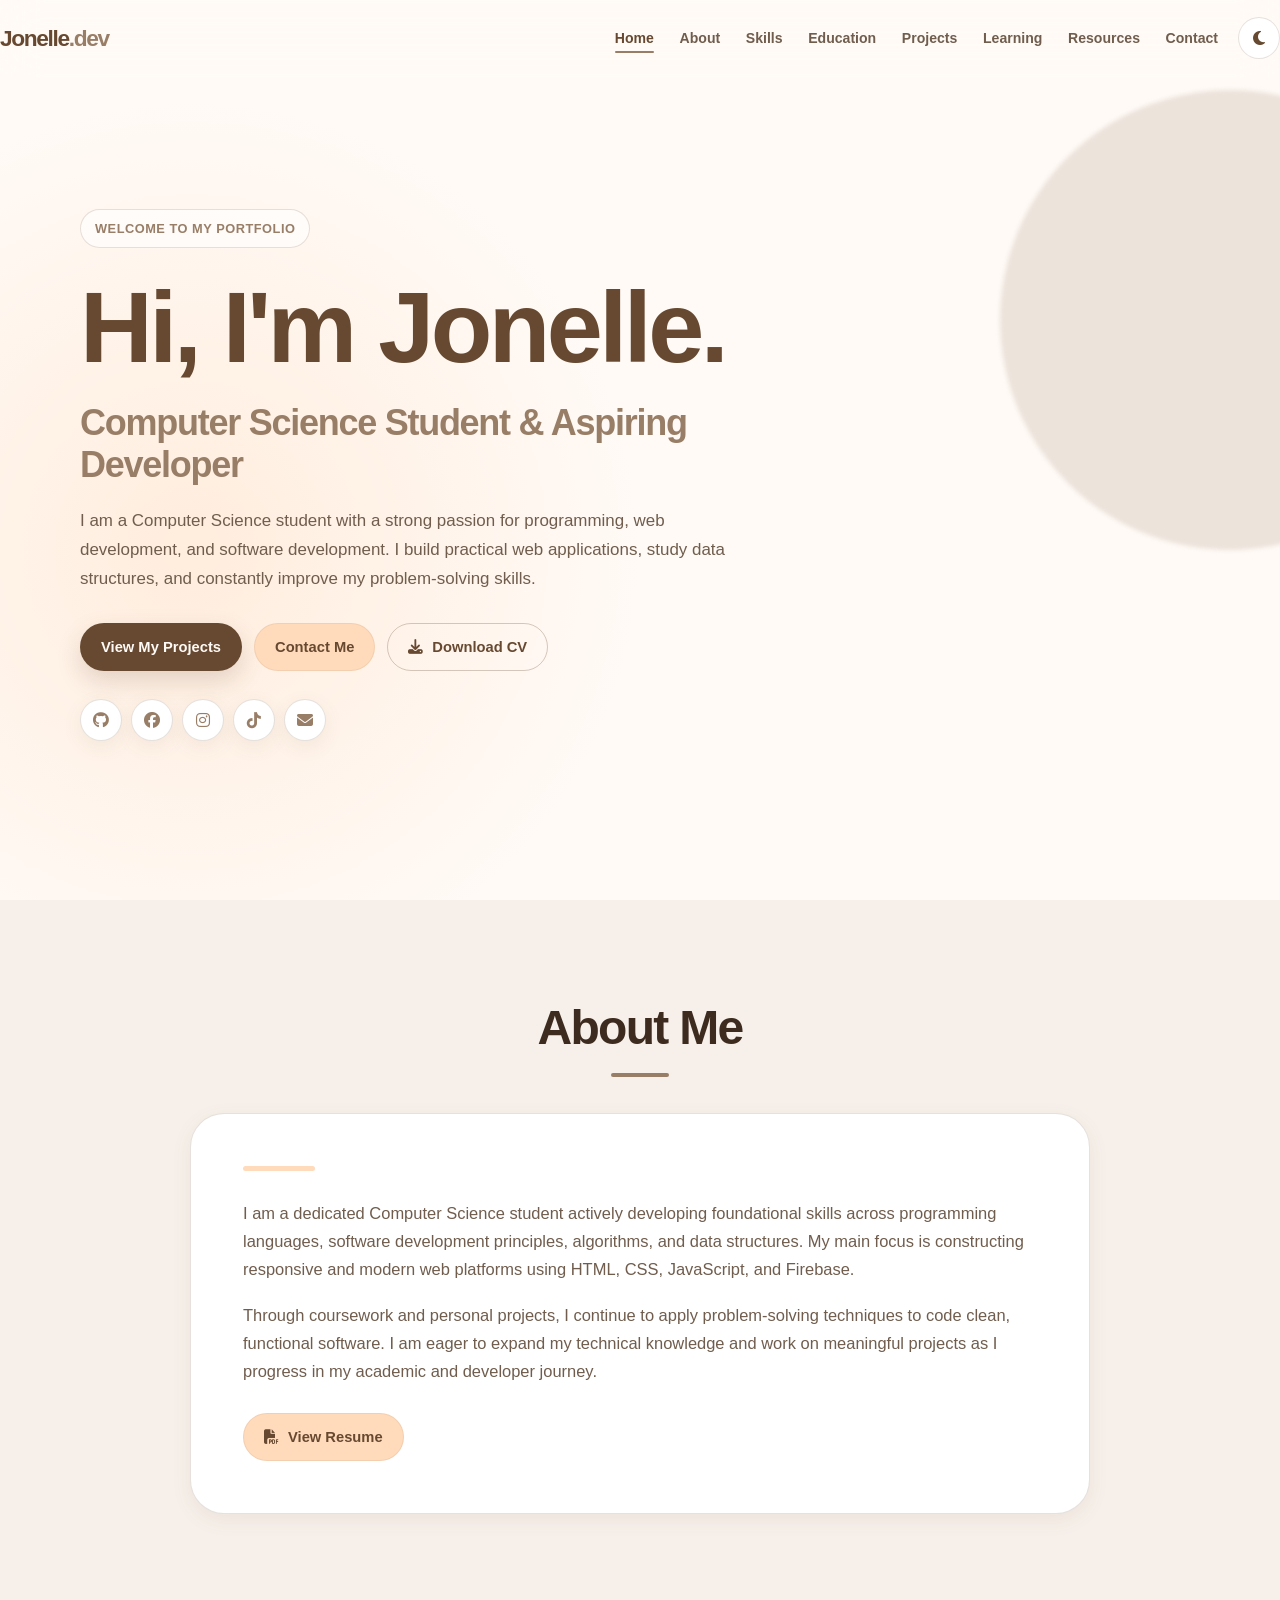
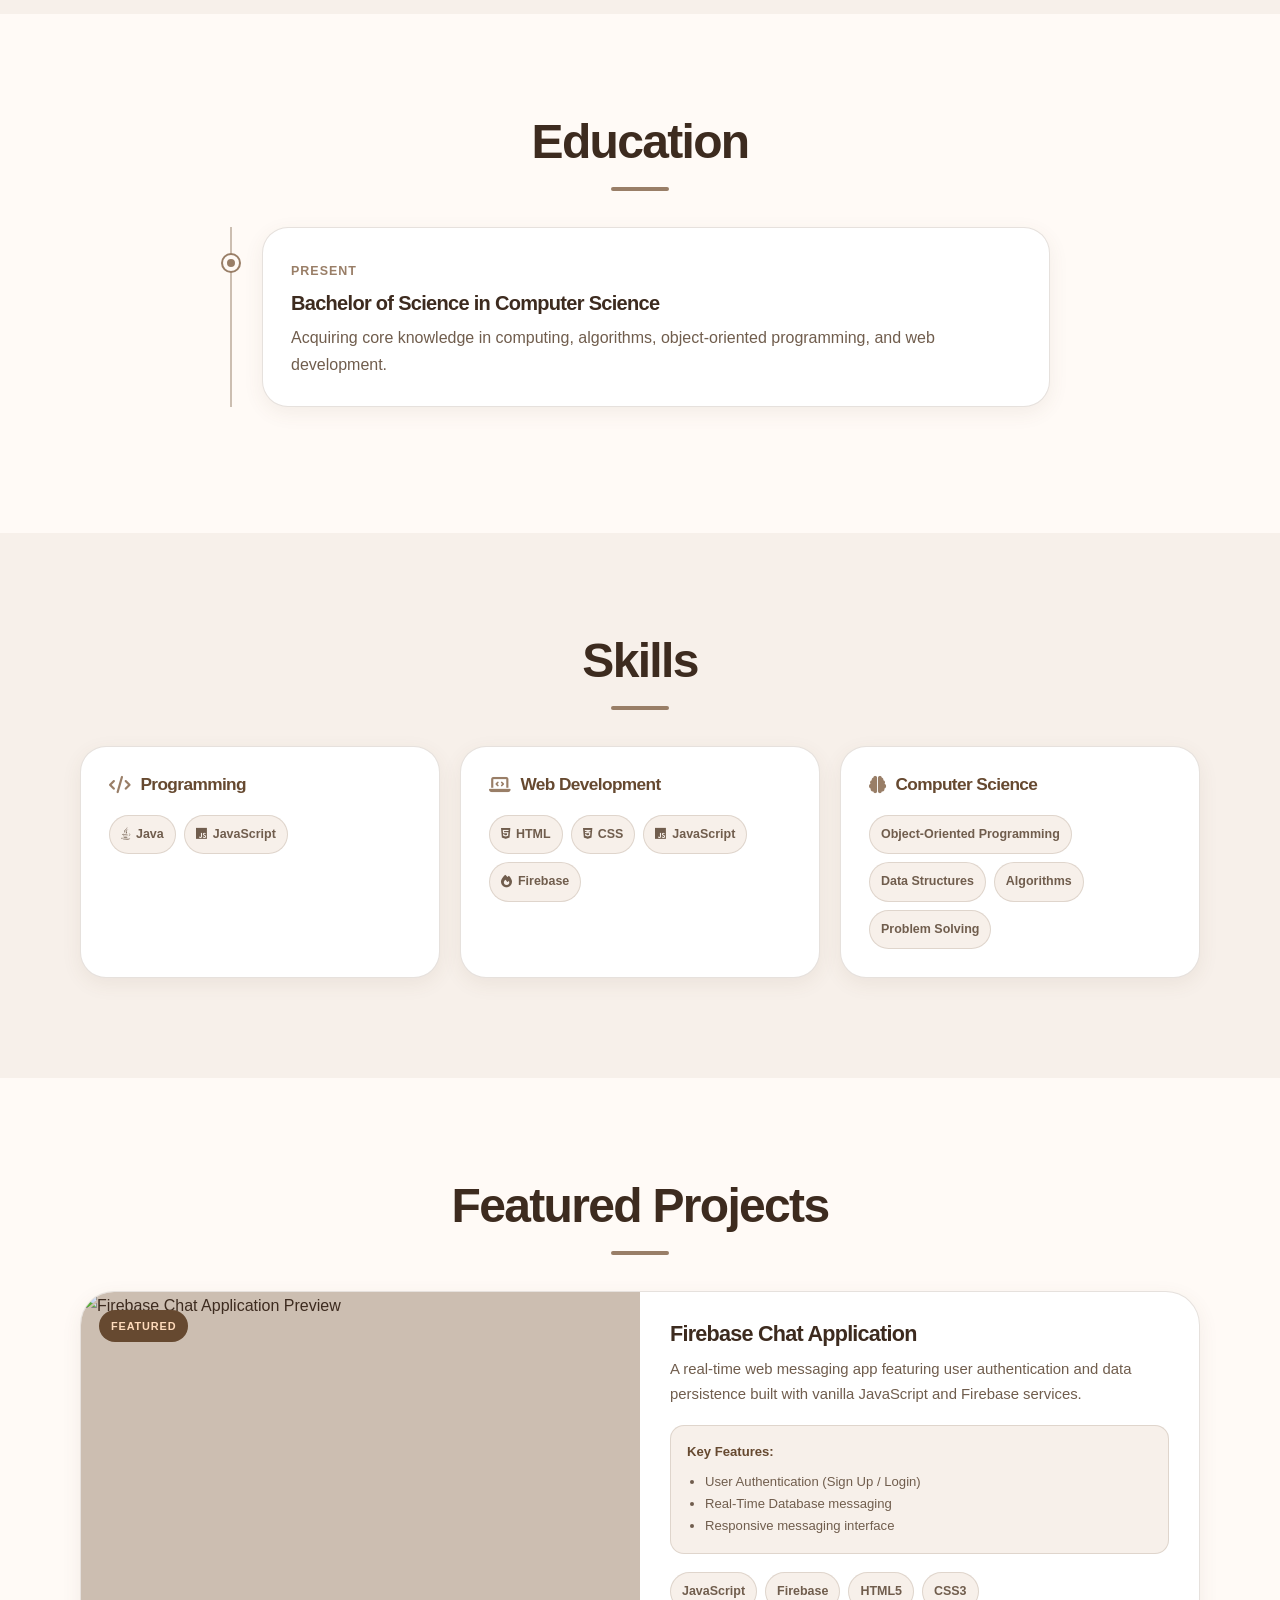
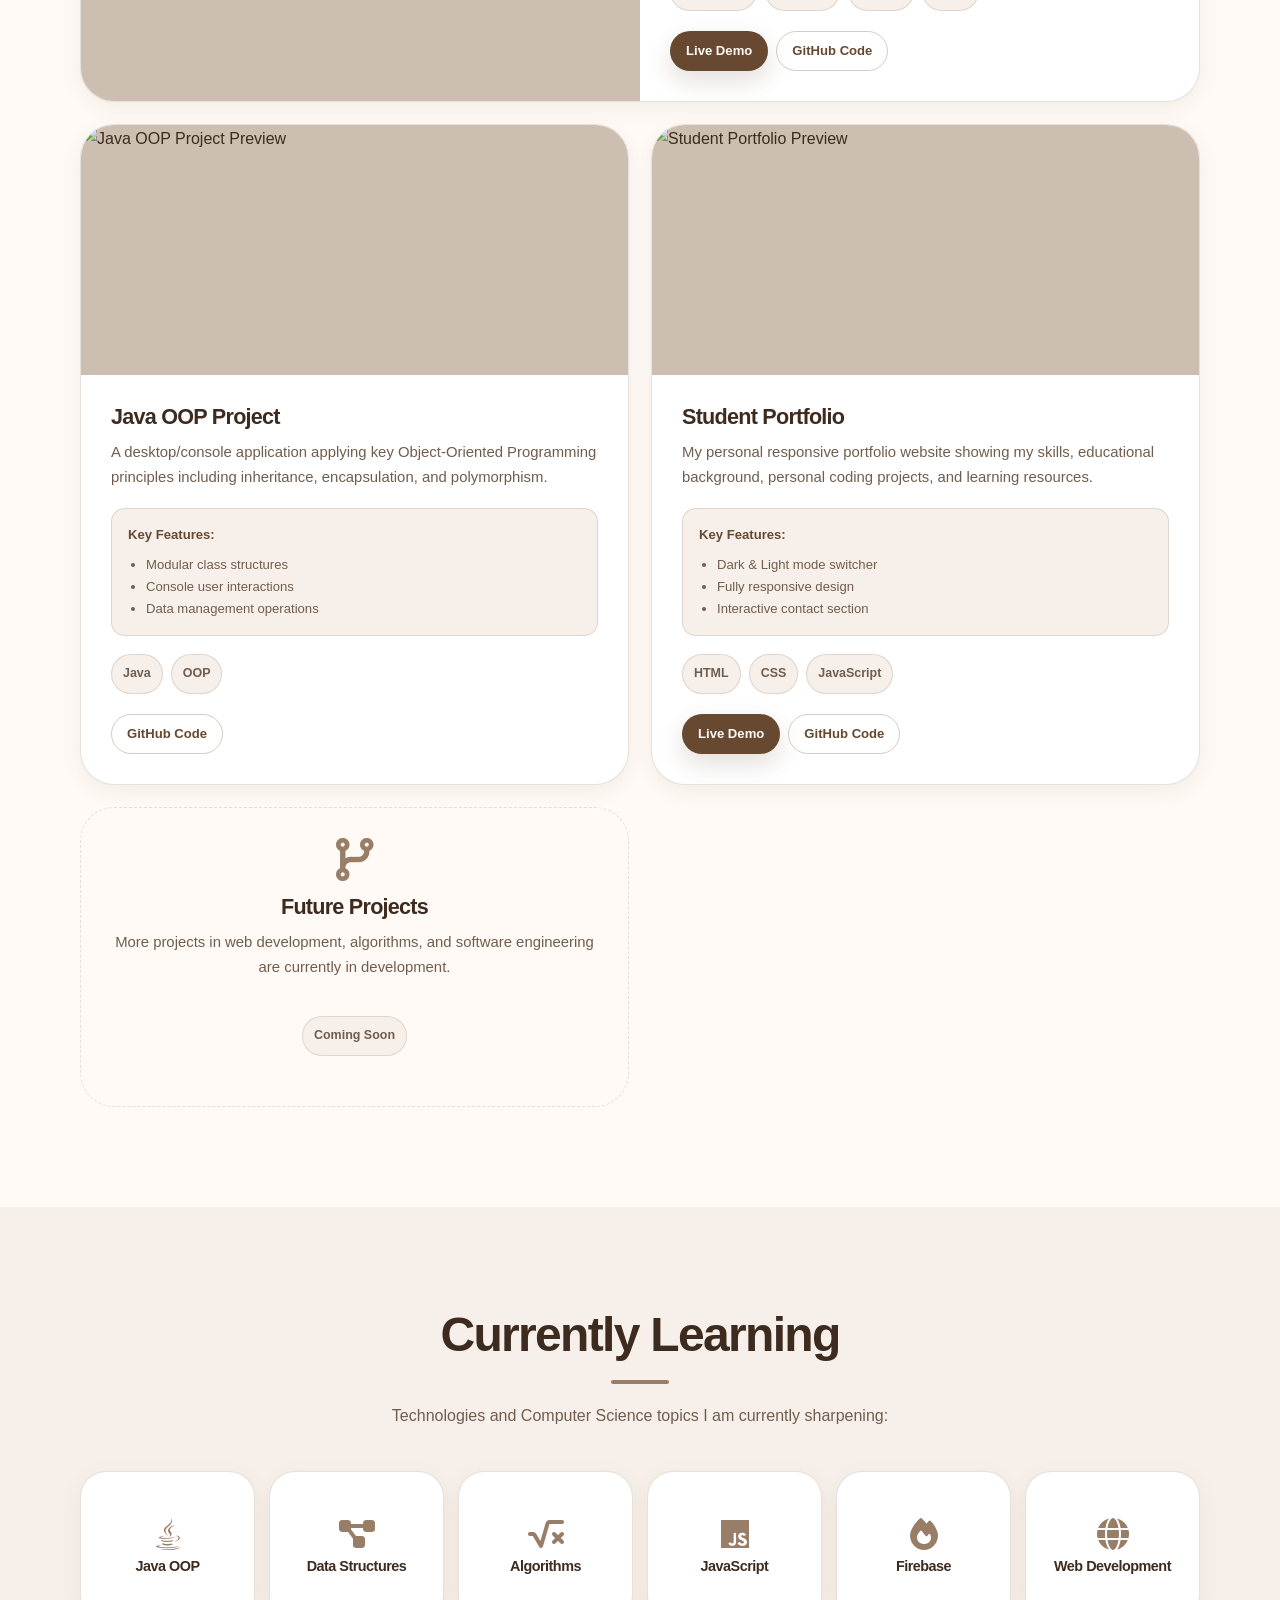
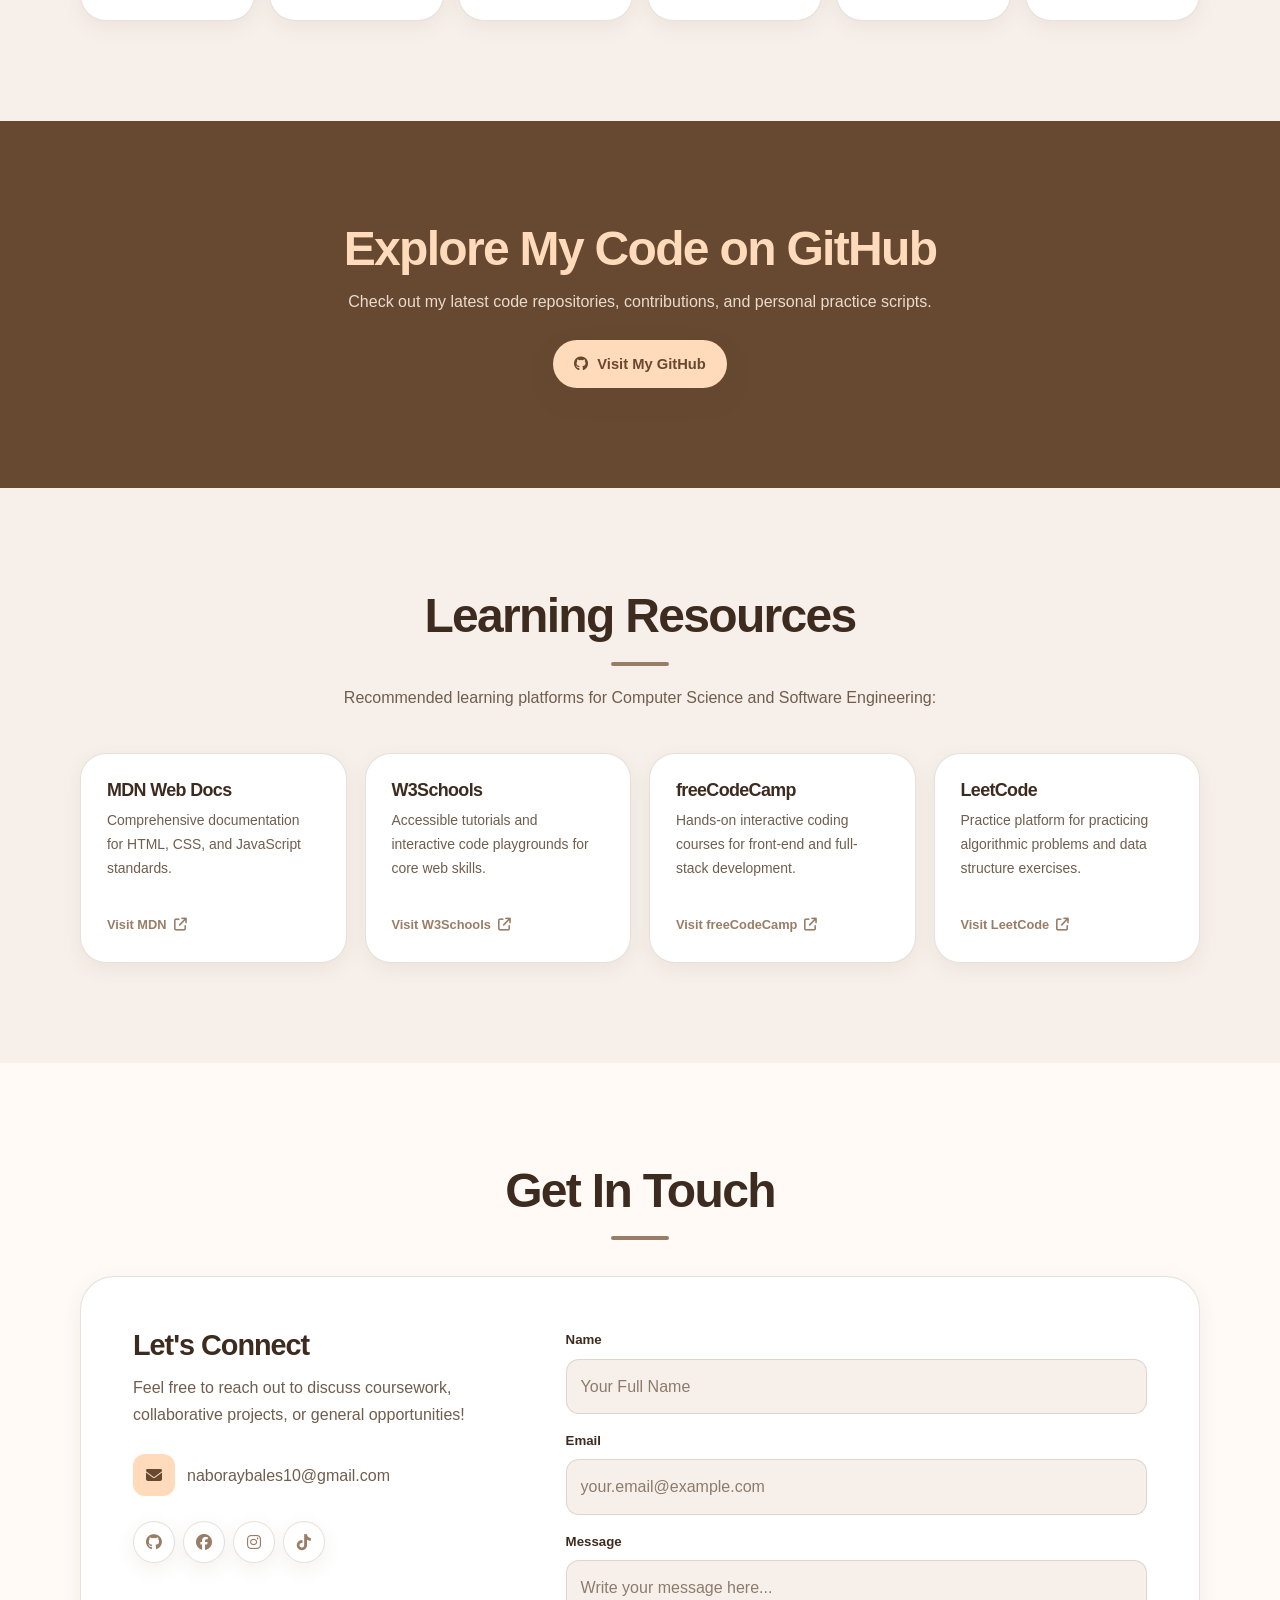
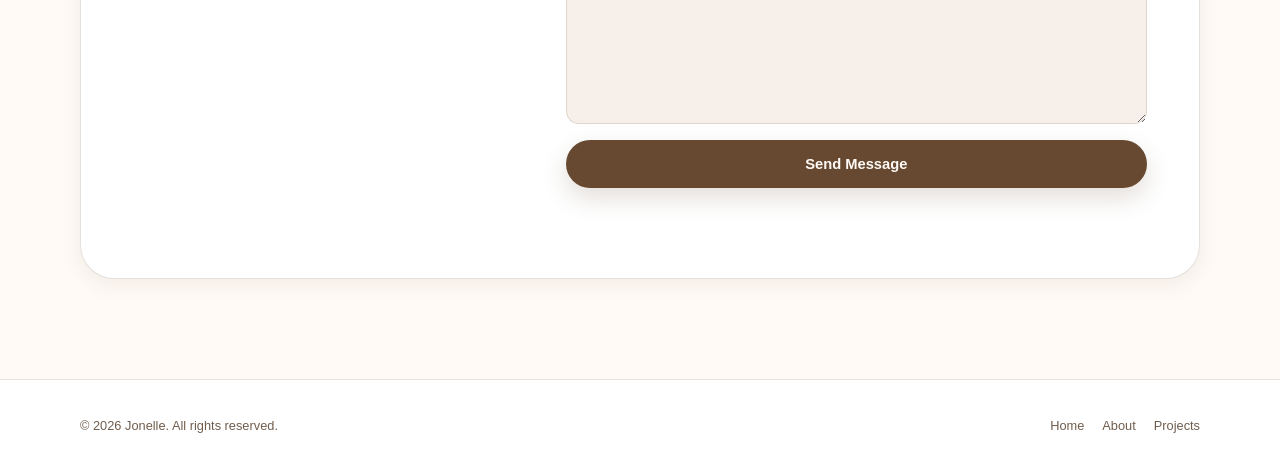
==== commit 7d224c23: "Add files via upload" ====
--- a/index.html
+++ b/index.html
@@ -5,7 +5,7 @@
   <meta name="viewport" content="width=device-width, initial-scale=1.0">
   <meta name="description" content="Jonelle's Personal Portfolio - Computer Science Student & Aspiring Developer">
   <title>Jonelle | Portfolio</title>
-  <link rel="stylesheet" href="styles.css">
+  <link rel="stylesheet" href="style.css">
   <!-- Font Awesome Icons -->
   <link rel="stylesheet" href="https://cdnjs.cloudflare.com/ajax/libs/font-awesome/6.4.0/css/all.min.css">
 </head>
@@ -66,13 +66,13 @@
             <a href="https://github.com/ybales-jonelecs" target="_blank" rel="noopener" aria-label="GitHub Profile">
               <i class="fa-brands fa-github"></i>
             </a>
-            <a href="https://facebook.com/YOUR_FACEBOOK_USERNAME_PLACEHOLDER" target="_blank" rel="noopener" aria-label="Facebook Profile">
+            <a href="#contact" target="_blank" rel="noopener" aria-label="Facebook - add profile link">
               <i class="fa-brands fa-facebook"></i>
             </a>
-            <a href="https://instagram.com/YOUR_INSTAGRAM_USERNAME_PLACEHOLDER" target="_blank" rel="noopener" aria-label="Instagram Profile">
+            <a href="#contact" target="_blank" rel="noopener" aria-label="Instagram - add profile link">
               <i class="fa-brands fa-instagram"></i>
             </a>
-            <a href="https://tiktok.com/@YOUR_TIKTOK_USERNAME_PLACEHOLDER" target="_blank" rel="noopener" aria-label="TikTok Profile">
+            <a href="#contact" target="_blank" rel="noopener" aria-label="TikTok - add profile link">
               <i class="fa-brands fa-tiktok"></i>
             </a>
             <a href="mailto:naboraybales10@gmail.com" aria-label="Email Jonelle">
@@ -195,8 +195,8 @@
               </div>
 
               <div class="project-links">
-                <a href="https://ybales-jonelecs.github.io/YOUR_CHAT_APP_REPO_PLACEHOLDER/" target="_blank" rel="noopener" class="btn btn-sm btn-primary">Live Demo</a>
-                <a href="https://github.com/ybales-jonelecs/YOUR_CHAT_APP_REPO_PLACEHOLDER" target="_blank" rel="noopener" class="btn btn-sm btn-outline">GitHub Code</a>
+                <a href="#contact" target="_blank" rel="noopener" class="btn btn-sm btn-primary">Live Demo</a>
+                <a href="#contact" target="_blank" rel="noopener" class="btn btn-sm btn-outline">GitHub Code</a>
               </div>
             </div>
           </article>
@@ -225,7 +225,7 @@
               </div>
 
               <div class="project-links">
-                <a href="https://github.com/ybales-jonelecs/YOUR_JAVA_PROJECT_REPO_PLACEHOLDER" target="_blank" rel="noopener" class="btn btn-sm btn-outline">GitHub Code</a>
+                <a href="#contact" target="_blank" rel="noopener" class="btn btn-sm btn-outline">GitHub Code</a>
               </div>
             </div>
           </article>
@@ -376,13 +376,13 @@
               <a href="https://github.com/ybales-jonelecs" target="_blank" rel="noopener" aria-label="GitHub Profile">
                 <i class="fa-brands fa-github"></i>
               </a>
-              <a href="https://facebook.com/YOUR_FACEBOOK_USERNAME_PLACEHOLDER" target="_blank" rel="noopener" aria-label="Facebook Profile">
+              <a href="#contact" target="_blank" rel="noopener" aria-label="Facebook - add profile link">
                 <i class="fa-brands fa-facebook"></i>
               </a>
-              <a href="https://instagram.com/YOUR_INSTAGRAM_USERNAME_PLACEHOLDER" target="_blank" rel="noopener" aria-label="Instagram Profile">
+              <a href="#contact" target="_blank" rel="noopener" aria-label="Instagram - add profile link">
                 <i class="fa-brands fa-instagram"></i>
               </a>
-              <a href="https://tiktok.com/@YOUR_TIKTOK_USERNAME_PLACEHOLDER" target="_blank" rel="noopener" aria-label="TikTok Profile">
+              <a href="#contact" target="_blank" rel="noopener" aria-label="TikTok - add profile link">
                 <i class="fa-brands fa-tiktok"></i>
               </a>
             </div>
--- a/style.css
+++ b/style.css
@@ -0,0 +1,1392 @@
+/* ==========================================================================
+   JONELLE.DEV — NEUTRAL ELEGANCE
+   Palette:
+   #FFDBBB warm cream
+   #CCBEB1 beige
+   #997E67 muted brown
+   #664930 deep brown
+   ========================================================================== */
+
+:root {
+  --cream: #FFDBBB;
+  --beige: #CCBEB1;
+  --brown: #997E67;
+  --deep-brown: #664930;
+
+  --bg: #fffaf6;
+  --surface: #ffffff;
+  --surface-soft: #f7f0ea;
+  --text: #3d2b1f;
+  --text-soft: #705d4d;
+  --text-muted: #8d7b6c;
+  --border: rgba(102, 73, 48, 0.16);
+  --border-strong: rgba(102, 73, 48, 0.28);
+
+  --accent: var(--brown);
+  --accent-dark: var(--deep-brown);
+  --accent-soft: var(--cream);
+
+  --shadow-sm: 0 6px 20px rgba(102, 73, 48, 0.08);
+  --shadow-md: 0 16px 45px rgba(102, 73, 48, 0.12);
+  --shadow-lg: 0 24px 70px rgba(102, 73, 48, 0.16);
+
+  --radius-sm: 10px;
+  --radius-md: 16px;
+  --radius-lg: 26px;
+  --radius-xl: 34px;
+  --radius-full: 999px;
+
+  --transition: 220ms ease;
+}
+
+[data-theme="dark"] {
+  --bg: #211913;
+  --surface: #2c211a;
+  --surface-soft: #37291f;
+  --text: #fff5ed;
+  --text-soft: #dccabe;
+  --text-muted: #b9a596;
+  --border: rgba(255, 219, 187, 0.14);
+  --border-strong: rgba(255, 219, 187, 0.28);
+  --shadow-sm: 0 8px 24px rgba(0, 0, 0, 0.22);
+  --shadow-md: 0 18px 50px rgba(0, 0, 0, 0.28);
+  --shadow-lg: 0 30px 80px rgba(0, 0, 0, 0.35);
+}
+
+* {
+  margin: 0;
+  padding: 0;
+  box-sizing: border-box;
+}
+
+html {
+  scroll-behavior: smooth;
+  scroll-padding-top: 90px;
+  font-family: Inter, ui-sans-serif, -apple-system, BlinkMacSystemFont, "Segoe UI", Roboto, Arial, sans-serif;
+  color: var(--text);
+  background: var(--bg);
+}
+
+body {
+  min-height: 100vh;
+  line-height: 1.7;
+  color: var(--text);
+  background:
+    radial-gradient(circle at 15% 8%, rgba(255, 219, 187, .42), transparent 28rem),
+    var(--bg);
+  transition: background .3s ease, color .3s ease;
+  overflow-x: hidden;
+}
+
+body::selection {
+  background: var(--deep-brown);
+  color: #fff;
+}
+
+a {
+  color: inherit;
+  text-decoration: none;
+}
+
+button,
+input,
+textarea {
+  font: inherit;
+}
+
+button {
+  border: 0;
+}
+
+ul {
+  list-style: none;
+}
+
+img {
+  max-width: 100%;
+  height: auto;
+  display: block;
+}
+
+.container {
+  width: min(1120px, calc(100% - 40px));
+  margin: 0 auto;
+}
+
+section {
+  position: relative;
+}
+
+h1, h2, h3, h4 {
+  color: var(--text);
+  line-height: 1.15;
+  letter-spacing: -.035em;
+}
+
+p {
+  color: var(--text-soft);
+}
+
+.section-title {
+  width: 100%;
+  margin: 0 auto 12px;
+  text-align: center;
+  font-size: clamp(2rem, 5vw, 3rem);
+}
+
+.section-title::after {
+  content: "";
+  display: block;
+  width: 58px;
+  height: 4px;
+  margin: 18px auto 36px;
+  border-radius: var(--radius-full);
+  background: var(--brown);
+}
+
+.section-subtitle {
+  max-width: 680px;
+  margin: -18px auto 42px;
+  text-align: center;
+  font-size: 1rem;
+}
+
+/* ---------- Buttons ---------- */
+
+.btn {
+  display: inline-flex;
+  align-items: center;
+  justify-content: center;
+  gap: 9px;
+  min-height: 48px;
+  padding: 0 20px;
+  border-radius: var(--radius-full);
+  border: 1px solid transparent;
+  font-size: .92rem;
+  font-weight: 700;
+  cursor: pointer;
+  transition: transform var(--transition), background var(--transition), color var(--transition), border-color var(--transition), box-shadow var(--transition);
+}
+
+.btn:hover {
+  transform: translateY(-3px);
+}
+
+.btn:focus-visible,
+.icon-btn:focus-visible,
+.hamburger:focus-visible,
+.nav-link:focus-visible,
+input:focus-visible,
+textarea:focus-visible {
+  outline: 3px solid rgba(153, 126, 103, .35);
+  outline-offset: 3px;
+}
+
+.btn-primary {
+  background: var(--deep-brown);
+  color: #fffaf6;
+  box-shadow: 0 10px 24px rgba(102, 73, 48, .18);
+}
+
+.btn-primary:hover {
+  background: #513820;
+  box-shadow: 0 15px 30px rgba(102, 73, 48, .23);
+}
+
+.btn-secondary {
+  background: var(--cream);
+  color: var(--deep-brown);
+  border-color: rgba(102, 73, 48, .08);
+}
+
+.btn-secondary:hover {
+  background: #f5cda8;
+}
+
+.btn-outline {
+  background: transparent;
+  color: var(--deep-brown);
+  border-color: var(--border-strong);
+}
+
+.btn-outline:hover {
+  background: var(--deep-brown);
+  color: #fffaf6;
+  border-color: var(--deep-brown);
+}
+
+.btn-sm {
+  min-height: 40px;
+  padding: 0 15px;
+  font-size: .82rem;
+}
+
+.btn-block {
+  width: 100%;
+}
+
+/* ---------- Navbar ---------- */
+
+.navbar {
+  position: fixed;
+  inset: 0 0 auto;
+  z-index: 1000;
+  background: rgba(255, 250, 246, .82);
+  border-bottom: 1px solid transparent;
+  backdrop-filter: blur(18px);
+  -webkit-backdrop-filter: blur(18px);
+  transition: background .25s ease, border-color .25s ease, box-shadow .25s ease;
+}
+
+[data-theme="dark"] .navbar {
+  background: rgba(33, 25, 19, .84);
+}
+
+.navbar.scrolled {
+  border-color: var(--border);
+  box-shadow: var(--shadow-sm);
+}
+
+.nav-container {
+  min-height: 76px;
+  display: flex;
+  align-items: center;
+  justify-content: space-between;
+  gap: 20px;
+}
+
+.logo {
+  flex: 0 0 auto;
+  font-size: 1.42rem;
+  font-weight: 900;
+  letter-spacing: -.06em;
+  color: var(--deep-brown);
+}
+
+[data-theme="dark"] .logo {
+  color: var(--cream);
+}
+
+.logo span {
+  color: var(--brown);
+}
+
+.nav-menu {
+  margin-left: auto;
+}
+
+.nav-list {
+  display: flex;
+  align-items: center;
+  gap: clamp(14px, 2vw, 28px);
+}
+
+.nav-link {
+  position: relative;
+  padding: 9px 0;
+  color: var(--text-soft);
+  font-size: .88rem;
+  font-weight: 650;
+  transition: color var(--transition);
+}
+
+.nav-link::after {
+  content: "";
+  position: absolute;
+  left: 0;
+  right: 0;
+  bottom: 2px;
+  height: 2px;
+  border-radius: var(--radius-full);
+  background: var(--brown);
+  transform: scaleX(0);
+  transform-origin: center;
+  transition: transform var(--transition);
+}
+
+.nav-link:hover,
+.nav-link.active {
+  color: var(--deep-brown);
+}
+
+[data-theme="dark"] .nav-link:hover,
+[data-theme="dark"] .nav-link.active {
+  color: var(--cream);
+}
+
+.nav-link:hover::after,
+.nav-link.active::after {
+  transform: scaleX(1);
+}
+
+.nav-actions {
+  display: flex;
+  align-items: center;
+  gap: 8px;
+}
+
+.icon-btn,
+.hamburger {
+  width: 42px;
+  height: 42px;
+  display: inline-flex;
+  align-items: center;
+  justify-content: center;
+  border: 1px solid var(--border);
+  border-radius: 50%;
+  background: var(--surface);
+  color: var(--deep-brown);
+  cursor: pointer;
+  transition: var(--transition);
+}
+
+.icon-btn:hover,
+.hamburger:hover {
+  background: var(--cream);
+  border-color: var(--brown);
+  transform: translateY(-2px);
+}
+
+.hamburger {
+  display: none;
+  border-radius: 12px;
+}
+
+/* ---------- Hero ---------- */
+
+.hero-section {
+  min-height: 100vh;
+  display: flex;
+  align-items: center;
+  padding: 130px 0 80px;
+  overflow: hidden;
+}
+
+.hero-section::before {
+  content: "";
+  position: absolute;
+  width: 460px;
+  height: 460px;
+  right: -180px;
+  top: 90px;
+  border-radius: 50%;
+  background: rgba(204, 190, 177, .38);
+  filter: blur(2px);
+}
+
+.hero-container {
+  display: grid;
+  grid-template-columns: 1.25fr .75fr;
+  align-items: center;
+  gap: 60px;
+}
+
+.hero-content {
+  max-width: 760px;
+}
+
+.badge {
+  display: inline-flex;
+  align-items: center;
+  gap: 8px;
+  margin-bottom: 22px;
+  padding: 8px 14px;
+  border: 1px solid var(--border);
+  border-radius: var(--radius-full);
+  background: rgba(255, 255, 255, .58);
+  color: var(--brown);
+  font-size: .8rem;
+  font-weight: 800;
+  letter-spacing: .04em;
+  text-transform: uppercase;
+}
+
+[data-theme="dark"] .badge {
+  background: rgba(255, 255, 255, .04);
+}
+
+.hero-content h1 {
+  max-width: 850px;
+  font-size: clamp(3.2rem, 8vw, 6.3rem);
+  font-weight: 900;
+  color: var(--deep-brown);
+}
+
+[data-theme="dark"] .hero-content h1 {
+  color: var(--cream);
+}
+
+.hero-content h2 {
+  max-width: 650px;
+  margin: 16px 0 22px;
+  font-size: clamp(1.45rem, 3vw, 2.25rem);
+  color: var(--brown);
+  font-weight: 800;
+}
+
+.hero-content p {
+  max-width: 680px;
+  margin-bottom: 30px;
+  font-size: 1.06rem;
+}
+
+.hero-buttons {
+  display: flex;
+  flex-wrap: wrap;
+  gap: 12px;
+  margin-bottom: 28px;
+}
+
+.hero-socials {
+  display: flex;
+  gap: 9px;
+}
+
+.hero-socials a,
+.contact-socials a {
+  width: 42px;
+  height: 42px;
+  display: inline-flex;
+  align-items: center;
+  justify-content: center;
+  border: 1px solid var(--border);
+  border-radius: 50%;
+  background: var(--surface);
+  color: var(--brown);
+  box-shadow: var(--shadow-sm);
+  transition: var(--transition);
+}
+
+.hero-socials a:hover,
+.contact-socials a:hover {
+  background: var(--deep-brown);
+  color: #fff;
+  border-color: var(--deep-brown);
+  transform: translateY(-3px);
+}
+
+/* A decorative visual replaces an absent profile image without inventing a photo. */
+.hero-visual {
+  position: relative;
+  min-height: 390px;
+  display: grid;
+  place-items: center;
+}
+
+.hero-visual::before,
+.hero-visual::after {
+  content: "";
+  position: absolute;
+  border-radius: 50%;
+}
+
+.hero-visual::before {
+  width: 310px;
+  height: 310px;
+  background: var(--cream);
+}
+
+.hero-visual::after {
+  width: 230px;
+  height: 230px;
+  border: 1px solid rgba(102, 73, 48, .2);
+}
+
+.hero-monogram {
+  position: relative;
+  z-index: 2;
+  width: 190px;
+  height: 190px;
+  display: grid;
+  place-items: center;
+  border: 10px solid rgba(255, 250, 246, .75);
+  border-radius: 50%;
+  background: var(--deep-brown);
+  color: var(--cream);
+  font-size: 4rem;
+  font-weight: 900;
+  letter-spacing: -.08em;
+  box-shadow: var(--shadow-lg);
+}
+
+.hero-card {
+  position: absolute;
+  right: 8%;
+  bottom: 25px;
+  z-index: 3;
+  padding: 14px 17px;
+  border: 1px solid var(--border);
+  border-radius: 16px;
+  background: rgba(255, 255, 255, .84);
+  box-shadow: var(--shadow-md);
+  backdrop-filter: blur(12px);
+}
+
+[data-theme="dark"] .hero-card {
+  background: rgba(44, 33, 26, .88);
+}
+
+.hero-card strong {
+  display: block;
+  color: var(--deep-brown);
+  font-size: .88rem;
+}
+
+[data-theme="dark"] .hero-card strong {
+  color: var(--cream);
+}
+
+.hero-card span {
+  color: var(--text-muted);
+  font-size: .75rem;
+}
+
+/* ---------- Shared sections ---------- */
+
+.about-section,
+.skills-section,
+.learning-section,
+.resources-section {
+  background: var(--surface-soft);
+}
+
+.about-section,
+.education-section,
+.skills-section,
+.projects-section,
+.learning-section,
+.github-section,
+.resources-section,
+.contact-section {
+  padding: 100px 0;
+}
+
+.about-card,
+.timeline-content,
+.skill-category,
+.project-card,
+.learning-card,
+.resource-card,
+.contact-wrapper {
+  border: 1px solid var(--border);
+  background: var(--surface);
+  box-shadow: var(--shadow-sm);
+}
+
+/* ---------- About ---------- */
+
+.about-card {
+  max-width: 900px;
+  margin: 0 auto;
+  padding: clamp(26px, 5vw, 52px);
+  border-radius: var(--radius-xl);
+}
+
+.about-card::before {
+  content: "";
+  display: block;
+  width: 72px;
+  height: 5px;
+  margin-bottom: 28px;
+  border-radius: var(--radius-full);
+  background: var(--cream);
+}
+
+.about-card p {
+  margin-bottom: 18px;
+  font-size: 1.03rem;
+}
+
+.about-actions {
+  margin-top: 28px;
+}
+
+/* ---------- Education ---------- */
+
+.timeline {
+  position: relative;
+  max-width: 820px;
+  margin: 0 auto;
+  padding-left: 30px;
+  border-left: 2px solid var(--beige);
+}
+
+.timeline-item {
+  position: relative;
+  margin-bottom: 26px;
+}
+
+.timeline-dot {
+  position: absolute;
+  left: -39px;
+  top: 28px;
+  width: 16px;
+  height: 16px;
+  border: 4px solid var(--bg);
+  border-radius: 50%;
+  background: var(--brown);
+  box-shadow: 0 0 0 2px var(--brown);
+}
+
+.timeline-content {
+  padding: 28px;
+  border-radius: var(--radius-lg);
+  transition: var(--transition);
+}
+
+.timeline-content:hover {
+  transform: translateY(-4px);
+  border-color: var(--brown);
+  box-shadow: var(--shadow-md);
+}
+
+.timeline-date {
+  display: inline-block;
+  margin-bottom: 9px;
+  color: var(--brown);
+  font-size: .78rem;
+  font-weight: 900;
+  letter-spacing: .08em;
+  text-transform: uppercase;
+}
+
+.timeline-content h3 {
+  margin-bottom: 9px;
+  font-size: 1.25rem;
+}
+
+/* ---------- Skills ---------- */
+
+.skills-grid {
+  display: grid;
+  grid-template-columns: repeat(3, 1fr);
+  gap: 20px;
+}
+
+.skill-category {
+  padding: 28px;
+  border-radius: var(--radius-lg);
+  transition: var(--transition);
+}
+
+.skill-category:hover {
+  transform: translateY(-5px);
+  border-color: var(--brown);
+  box-shadow: var(--shadow-md);
+}
+
+.skill-category h3 {
+  display: flex;
+  align-items: center;
+  gap: 10px;
+  margin-bottom: 20px;
+  font-size: 1.08rem;
+  color: var(--deep-brown);
+}
+
+[data-theme="dark"] .skill-category h3 {
+  color: var(--cream);
+}
+
+.skill-category h3 i {
+  color: var(--brown);
+}
+
+.skills-list,
+.tech-tags {
+  display: flex;
+  flex-wrap: wrap;
+  gap: 8px;
+}
+
+.skill-badge,
+.tech-tags span {
+  display: inline-flex;
+  align-items: center;
+  gap: 6px;
+  padding: 8px 11px;
+  border: 1px solid var(--border);
+  border-radius: var(--radius-full);
+  background: var(--surface-soft);
+  color: var(--text-soft);
+  font-size: .78rem;
+  font-weight: 700;
+  transition: var(--transition);
+}
+
+.skill-badge:hover,
+.tech-tags span:hover {
+  border-color: var(--brown);
+  color: var(--deep-brown);
+  transform: translateY(-2px);
+}
+
+/* ---------- Projects ---------- */
+
+.projects-grid {
+  display: grid;
+  grid-template-columns: repeat(2, 1fr);
+  gap: 22px;
+}
+
+.project-card {
+  position: relative;
+  overflow: hidden;
+  display: flex;
+  flex-direction: column;
+  border-radius: var(--radius-xl);
+  transition: var(--transition);
+}
+
+.project-card:hover {
+  transform: translateY(-6px);
+  border-color: var(--brown);
+  box-shadow: var(--shadow-lg);
+}
+
+.project-card.featured {
+  grid-column: 1 / -1;
+  display: grid;
+  grid-template-columns: 1fr 1fr;
+}
+
+.project-badge {
+  position: absolute;
+  z-index: 5;
+  top: 18px;
+  left: 18px;
+  padding: 7px 12px;
+  border-radius: var(--radius-full);
+  background: var(--deep-brown);
+  color: var(--cream);
+  font-size: .68rem;
+  font-weight: 900;
+  letter-spacing: .08em;
+  text-transform: uppercase;
+}
+
+.project-image {
+  min-height: 250px;
+  overflow: hidden;
+  background: var(--beige);
+}
+
+.project-image img {
+  width: 100%;
+  height: 100%;
+  object-fit: cover;
+  transition: transform .55s ease;
+}
+
+.project-card:hover .project-image img {
+  transform: scale(1.04);
+}
+
+.project-content {
+  display: flex;
+  flex-direction: column;
+  flex: 1;
+  padding: 30px;
+}
+
+.project-content h3 {
+  margin-bottom: 10px;
+  font-size: 1.35rem;
+}
+
+.project-content p {
+  margin-bottom: 18px;
+  font-size: .93rem;
+}
+
+.project-features {
+  margin-bottom: 18px;
+  padding: 15px 16px;
+  border-radius: 14px;
+  background: var(--surface-soft);
+  border: 1px solid var(--border);
+  color: var(--text-soft);
+  font-size: .82rem;
+}
+
+.project-features strong {
+  color: var(--deep-brown);
+}
+
+[data-theme="dark"] .project-features strong {
+  color: var(--cream);
+}
+
+.project-features ul {
+  margin: 7px 0 0 18px;
+  list-style: disc;
+}
+
+.tech-tags {
+  margin-top: auto;
+  margin-bottom: 20px;
+}
+
+.project-links {
+  display: flex;
+  flex-wrap: wrap;
+  gap: 8px;
+}
+
+.placeholder-card {
+  min-height: 300px;
+  justify-content: center;
+  align-items: center;
+  border-style: dashed;
+  background: transparent;
+  box-shadow: none;
+}
+
+.placeholder-card:hover {
+  background: var(--surface);
+}
+
+.placeholder-icon {
+  margin-bottom: 14px;
+  color: var(--brown);
+  font-size: 2.7rem;
+}
+
+.text-center {
+  text-align: center;
+}
+
+.justify-center {
+  justify-content: center;
+}
+
+/* ---------- Learning ---------- */
+
+.learning-grid {
+  display: grid;
+  grid-template-columns: repeat(6, 1fr);
+  gap: 14px;
+}
+
+.learning-card {
+  min-height: 150px;
+  display: grid;
+  place-items: center;
+  align-content: center;
+  gap: 8px;
+  padding: 18px 10px;
+  border-radius: var(--radius-lg);
+  text-align: center;
+  transition: var(--transition);
+}
+
+.learning-card:hover {
+  transform: translateY(-5px);
+  border-color: var(--brown);
+  box-shadow: var(--shadow-md);
+}
+
+.learning-card i {
+  color: var(--brown);
+  font-size: 2rem;
+}
+
+.learning-card h4 {
+  font-size: .9rem;
+}
+
+/* ---------- GitHub ---------- */
+
+.github-section {
+  background: var(--deep-brown);
+  text-align: center;
+}
+
+.github-container h2 {
+  color: var(--cream);
+  font-size: clamp(2rem, 5vw, 3rem);
+  margin-bottom: 12px;
+}
+
+.github-container p {
+  max-width: 650px;
+  margin: 0 auto 25px;
+  color: #eadbcf;
+}
+
+.github-section .btn-primary {
+  background: var(--cream);
+  color: var(--deep-brown);
+}
+
+.github-section .btn-primary:hover {
+  background: #f5cda8;
+}
+
+/* ---------- Resources ---------- */
+
+.resources-grid {
+  display: grid;
+  grid-template-columns: repeat(4, 1fr);
+  gap: 18px;
+}
+
+.resource-card {
+  min-height: 210px;
+  display: flex;
+  flex-direction: column;
+  padding: 26px;
+  border-radius: var(--radius-lg);
+  transition: var(--transition);
+}
+
+.resource-card:hover {
+  transform: translateY(-5px);
+  border-color: var(--brown);
+  box-shadow: var(--shadow-md);
+}
+
+.resource-card h3 {
+  margin-bottom: 9px;
+  font-size: 1.12rem;
+}
+
+.resource-card p {
+  flex: 1;
+  font-size: .87rem;
+}
+
+.resource-link {
+  display: flex;
+  align-items: center;
+  gap: 7px;
+  margin-top: 18px;
+  color: var(--brown);
+  font-size: .8rem;
+  font-weight: 800;
+}
+
+/* ---------- Contact ---------- */
+
+.contact-wrapper {
+  display: grid;
+  grid-template-columns: .8fr 1.2fr;
+  gap: 45px;
+  padding: clamp(25px, 5vw, 52px);
+  border-radius: var(--radius-xl);
+}
+
+.contact-info h3 {
+  margin-bottom: 12px;
+  font-size: 1.8rem;
+}
+
+.contact-info > p {
+  margin-bottom: 26px;
+}
+
+.contact-item {
+  display: flex;
+  align-items: center;
+  gap: 12px;
+  margin-bottom: 18px;
+  color: var(--text-soft);
+  overflow-wrap: anywhere;
+}
+
+.contact-item i {
+  flex: 0 0 42px;
+  width: 42px;
+  height: 42px;
+  display: grid;
+  place-items: center;
+  border-radius: 12px;
+  background: var(--cream);
+  color: var(--deep-brown);
+}
+
+.contact-socials {
+  display: flex;
+  gap: 8px;
+  margin-top: 25px;
+}
+
+.contact-form {
+  display: flex;
+  flex-direction: column;
+  gap: 16px;
+}
+
+.form-group {
+  display: flex;
+  flex-direction: column;
+  gap: 7px;
+}
+
+.form-group label {
+  color: var(--text);
+  font-size: .83rem;
+  font-weight: 800;
+}
+
+.form-group input,
+.form-group textarea {
+  width: 100%;
+  border: 1px solid var(--border);
+  border-radius: 13px;
+  padding: 13px 14px;
+  background: var(--surface-soft);
+  color: var(--text);
+  outline: none;
+  resize: vertical;
+  transition: var(--transition);
+}
+
+.form-group input:focus,
+.form-group textarea:focus {
+  border-color: var(--brown);
+  box-shadow: 0 0 0 4px rgba(153, 126, 103, .12);
+}
+
+.form-group input::placeholder,
+.form-group textarea::placeholder {
+  color: var(--text-muted);
+}
+
+.form-status {
+  min-height: 22px;
+  font-size: .84rem;
+  font-weight: 700;
+}
+
+.form-status.success {
+  color: #55734d;
+}
+
+.form-status.error {
+  color: #9b4c3c;
+}
+
+/* ---------- Footer ---------- */
+
+.footer {
+  padding: 35px 0;
+  border-top: 1px solid var(--border);
+  background: var(--surface);
+}
+
+.footer-container {
+  display: flex;
+  align-items: center;
+  justify-content: space-between;
+  gap: 20px;
+}
+
+.footer p {
+  font-size: .8rem;
+}
+
+.footer-links {
+  display: flex;
+  gap: 18px;
+  color: var(--text-soft);
+  font-size: .8rem;
+}
+
+.footer-links a:hover {
+  color: var(--brown);
+}
+
+/* ---------- Back to top ---------- */
+
+.back-to-top {
+  position: fixed;
+  right: 22px;
+  bottom: 22px;
+  z-index: 900;
+  width: 46px;
+  height: 46px;
+  display: grid;
+  place-items: center;
+  border: 1px solid rgba(255,255,255,.25);
+  border-radius: 50%;
+  background: var(--deep-brown);
+  color: var(--cream);
+  cursor: pointer;
+  box-shadow: var(--shadow-md);
+  opacity: 0;
+  visibility: hidden;
+  transform: translateY(12px);
+  transition: var(--transition);
+}
+
+.back-to-top.visible {
+  opacity: 1;
+  visibility: visible;
+  transform: translateY(0);
+}
+
+.back-to-top:hover {
+  transform: translateY(-4px);
+}
+
+/* ---------- Animations ---------- */
+
+.fade-in {
+  opacity: 0;
+  transform: translateY(24px);
+  transition: opacity .65s ease, transform .65s ease;
+}
+
+.fade-in.visible {
+  opacity: 1;
+  transform: translateY(0);
+}
+
+@media (prefers-reduced-motion: reduce) {
+  html { scroll-behavior: auto; }
+  *, *::before, *::after {
+    animation-duration: .01ms !important;
+    animation-iteration-count: 1 !important;
+    transition-duration: .01ms !important;
+  }
+  .fade-in {
+    opacity: 1;
+    transform: none;
+  }
+}
+
+/* ---------- Responsive ---------- */
+
+@media (max-width: 1050px) {
+  .nav-list { gap: 15px; }
+  .learning-grid { grid-template-columns: repeat(3, 1fr); }
+  .resources-grid { grid-template-columns: repeat(2, 1fr); }
+}
+
+@media (max-width: 900px) {
+  .hero-container {
+    grid-template-columns: 1fr;
+    text-align: center;
+  }
+
+  .hero-content {
+    margin: 0 auto;
+  }
+
+  .hero-content p {
+    margin-left: auto;
+    margin-right: auto;
+  }
+
+  .hero-buttons,
+  .hero-socials {
+    justify-content: center;
+  }
+
+  .hero-visual {
+    min-height: 300px;
+  }
+
+  .skills-grid {
+    grid-template-columns: 1fr 1fr;
+  }
+
+  .project-card.featured {
+    grid-template-columns: 1fr;
+  }
+
+  .contact-wrapper {
+    grid-template-columns: 1fr;
+  }
+}
+
+@media (max-width: 768px) {
+  .container {
+    width: min(100% - 28px, 650px);
+  }
+
+  .nav-container {
+    min-height: 68px;
+  }
+
+  .hamburger {
+    display: inline-flex;
+  }
+
+  .nav-menu {
+    position: absolute;
+    left: 14px;
+    right: 14px;
+    top: calc(100% + 10px);
+    padding: 12px;
+    border: 1px solid var(--border);
+    border-radius: 20px;
+    background: rgba(255, 250, 246, .96);
+    box-shadow: var(--shadow-lg);
+    backdrop-filter: blur(18px);
+    opacity: 0;
+    visibility: hidden;
+    transform: translateY(-8px) scale(.98);
+    transform-origin: top right;
+    transition: opacity .2s ease, visibility .2s ease, transform .2s ease;
+  }
+
+  [data-theme="dark"] .nav-menu {
+    background: rgba(44, 33, 26, .97);
+  }
+
+  .nav-menu.active {
+    opacity: 1;
+    visibility: visible;
+    transform: translateY(0) scale(1);
+  }
+
+  .nav-list {
+    flex-direction: column;
+    align-items: stretch;
+    gap: 2px;
+  }
+
+  .nav-link {
+    display: block;
+    padding: 13px 15px;
+    border-radius: 12px;
+  }
+
+  .nav-link:hover,
+  .nav-link.active {
+    background: rgba(255, 219, 187, .4);
+  }
+
+  .nav-link::after {
+    display: none;
+  }
+
+  .hero-section {
+    min-height: auto;
+    padding: 115px 0 70px;
+  }
+
+  .hero-content h1 {
+    font-size: clamp(3rem, 15vw, 4.8rem);
+  }
+
+  .hero-content h2 {
+    font-size: 1.35rem;
+  }
+
+  .hero-visual {
+    min-height: 280px;
+  }
+
+  .hero-visual::before { width: 240px; height: 240px; }
+  .hero-visual::after { width: 185px; height: 185px; }
+  .hero-monogram { width: 150px; height: 150px; font-size: 3.2rem; }
+  .hero-card { right: 5%; }
+
+  .about-section,
+  .education-section,
+  .skills-section,
+  .projects-section,
+  .learning-section,
+  .github-section,
+  .resources-section,
+  .contact-section {
+    padding: 75px 0;
+  }
+
+  .skills-grid,
+  .projects-grid {
+    grid-template-columns: 1fr;
+  }
+
+  .project-card.featured {
+    grid-column: auto;
+  }
+
+  .learning-grid {
+    grid-template-columns: repeat(2, 1fr);
+  }
+
+  .resources-grid {
+    grid-template-columns: 1fr;
+  }
+
+  .footer-container {
+    flex-direction: column;
+    text-align: center;
+  }
+}
+
+@media (max-width: 480px) {
+  .logo {
+    font-size: 1.25rem;
+  }
+
+  .nav-actions {
+    gap: 5px;
+  }
+
+  .icon-btn,
+  .hamburger {
+    width: 39px;
+    height: 39px;
+  }
+
+  .hero-content h1 {
+    font-size: 3rem;
+  }
+
+  .hero-content p {
+    font-size: .96rem;
+  }
+
+  .hero-buttons {
+    flex-direction: column;
+  }
+
+  .hero-buttons .btn {
+    width: 100%;
+  }
+
+  .hero-socials {
+    gap: 6px;
+  }
+
+  .hero-socials a {
+    width: 39px;
+    height: 39px;
+  }
+
+  .about-card,
+  .contact-wrapper {
+    padding: 23px;
+    border-radius: 22px;
+  }
+
+  .timeline {
+    padding-left: 22px;
+  }
+
+  .timeline-dot {
+    left: -31px;
+  }
+
+  .timeline-content {
+    padding: 22px;
+  }
+
+  .project-content {
+    padding: 23px;
+  }
+
+  .learning-grid {
+    grid-template-columns: 1fr 1fr;
+  }
+
+  .footer-links {
+    flex-wrap: wrap;
+    justify-content: center;
+  }
+}
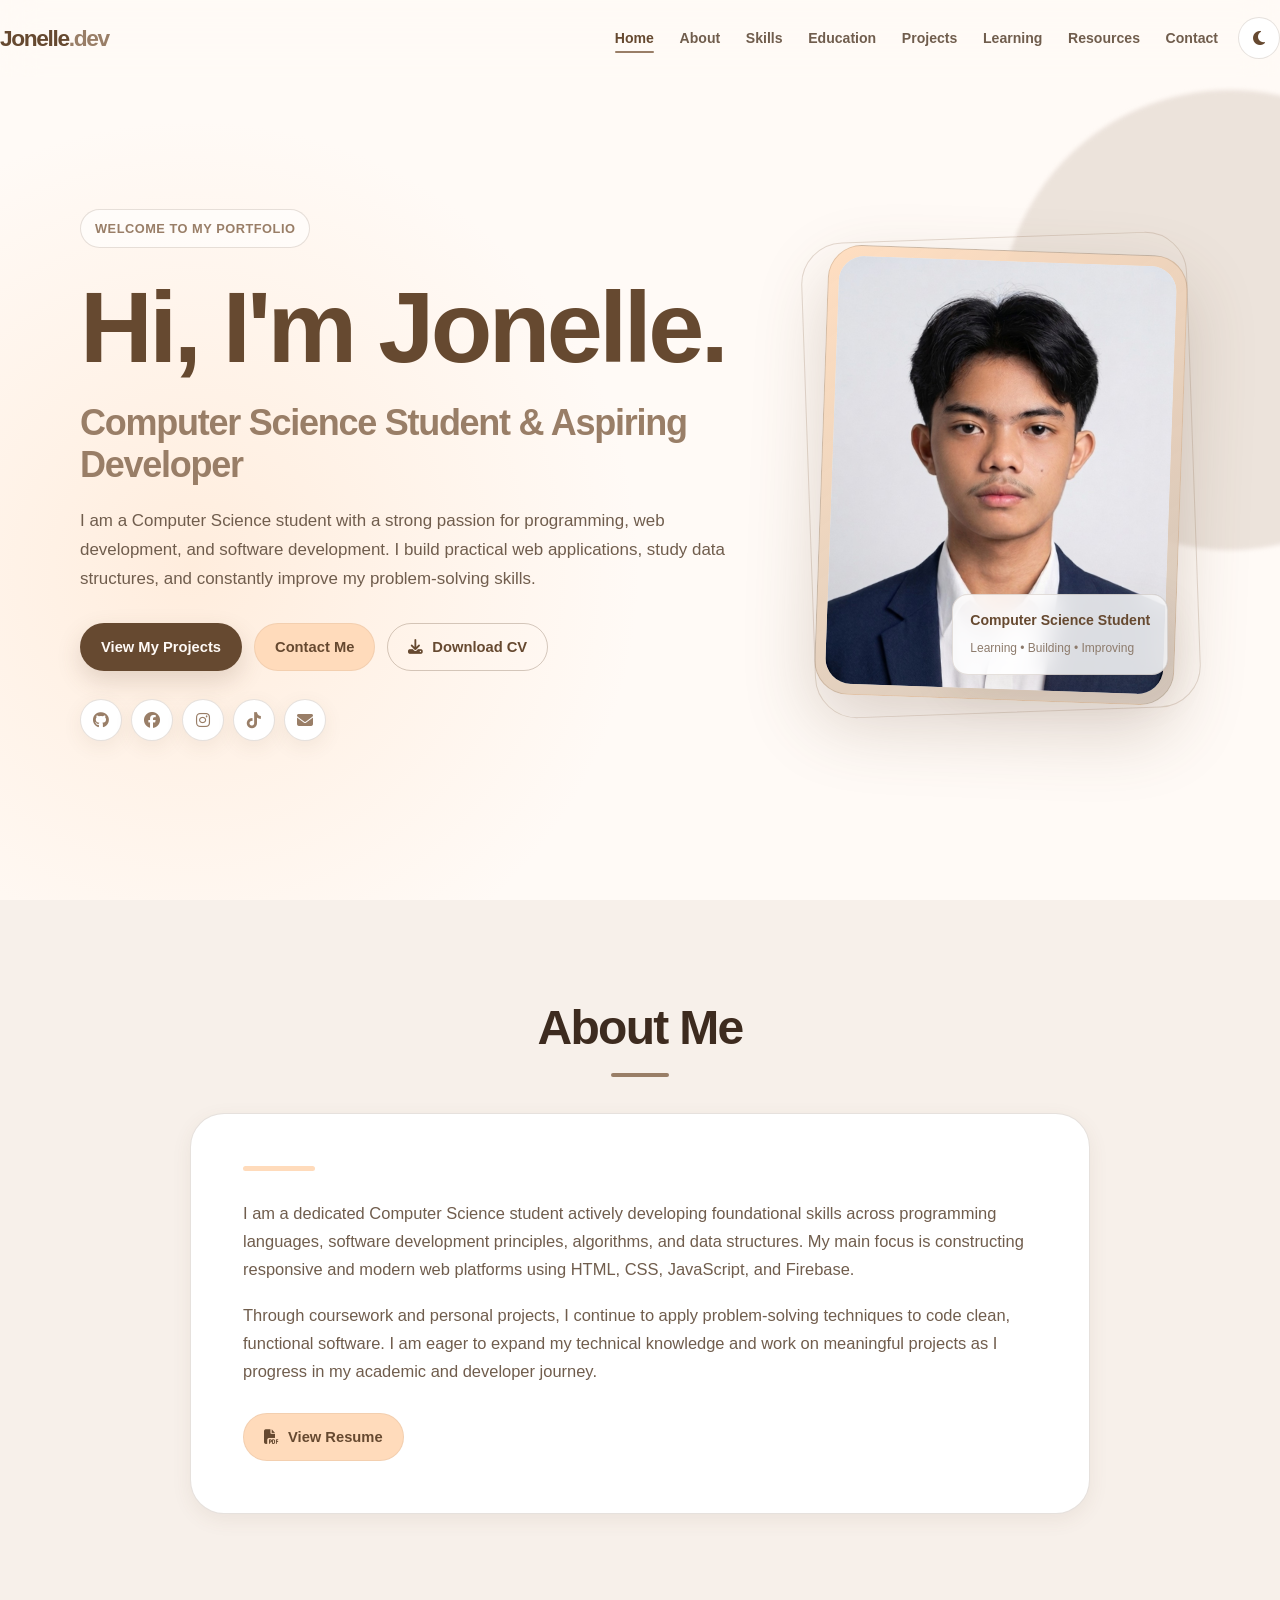
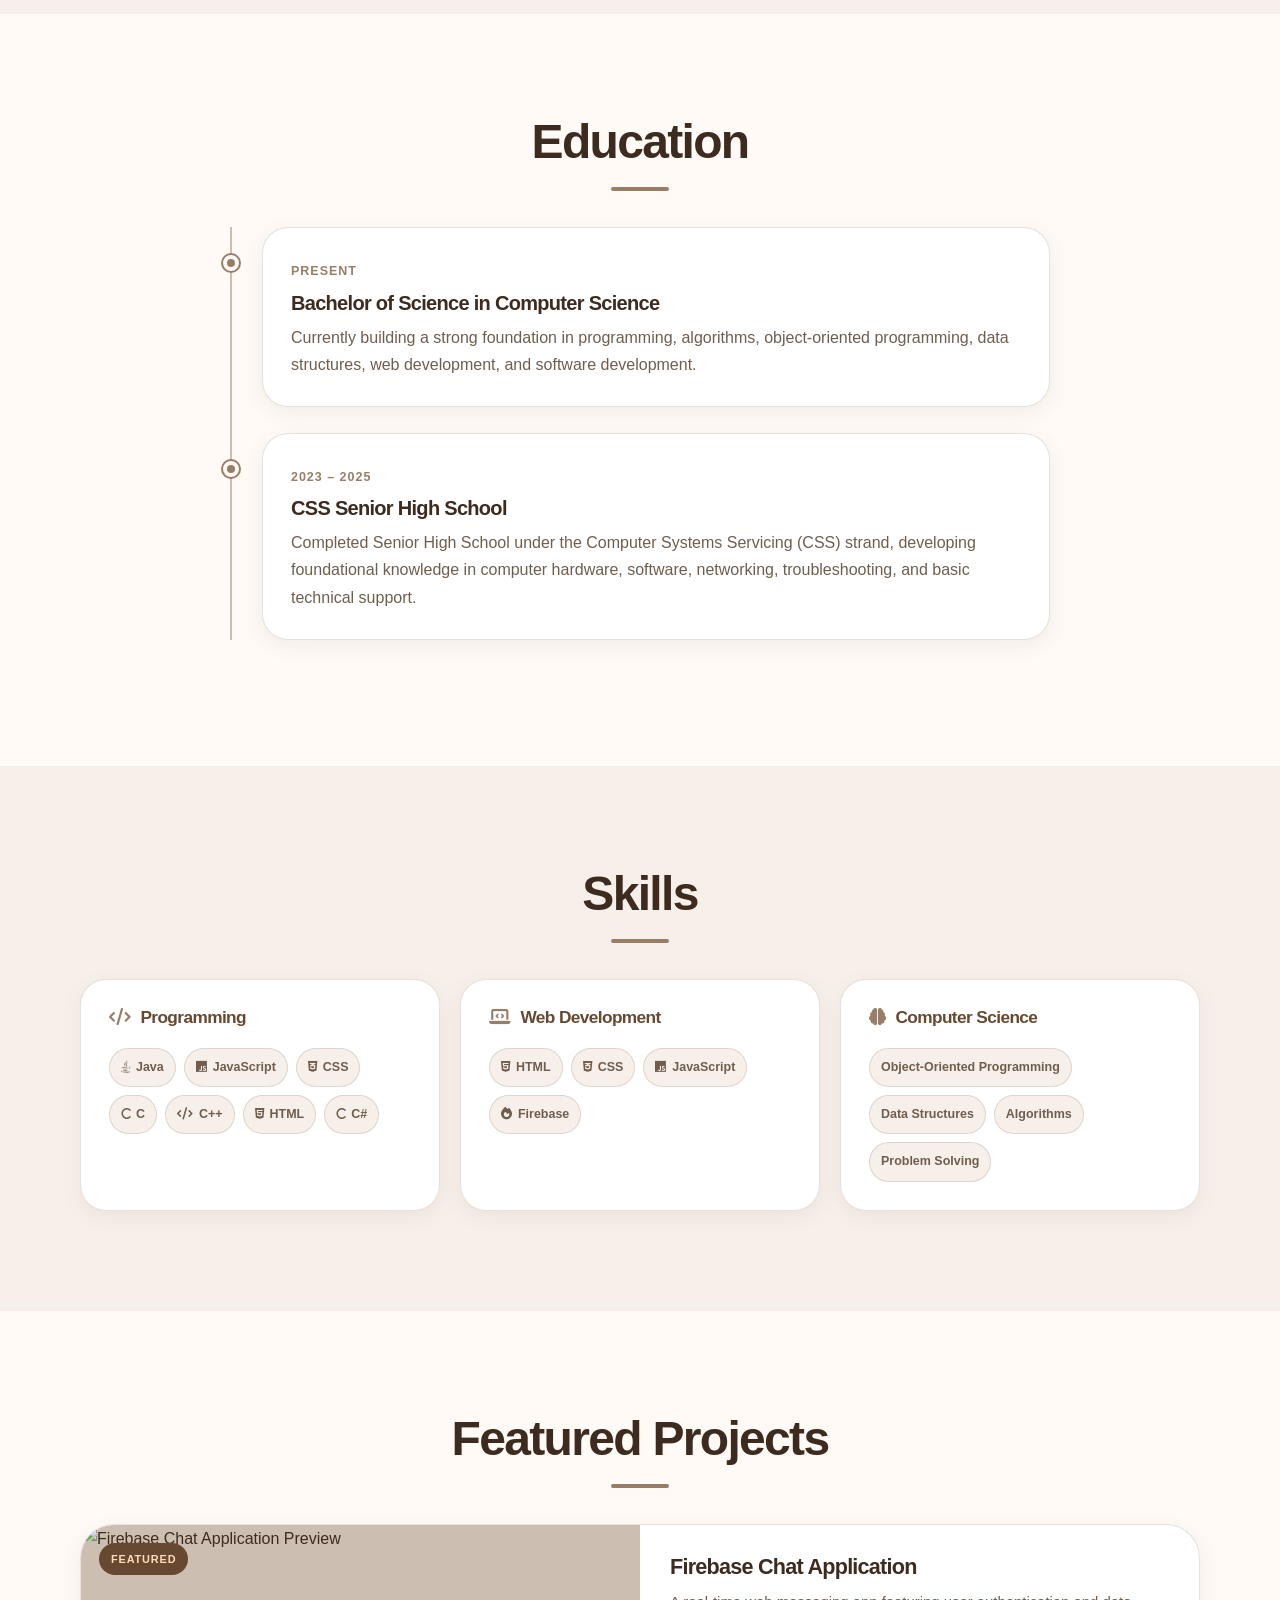
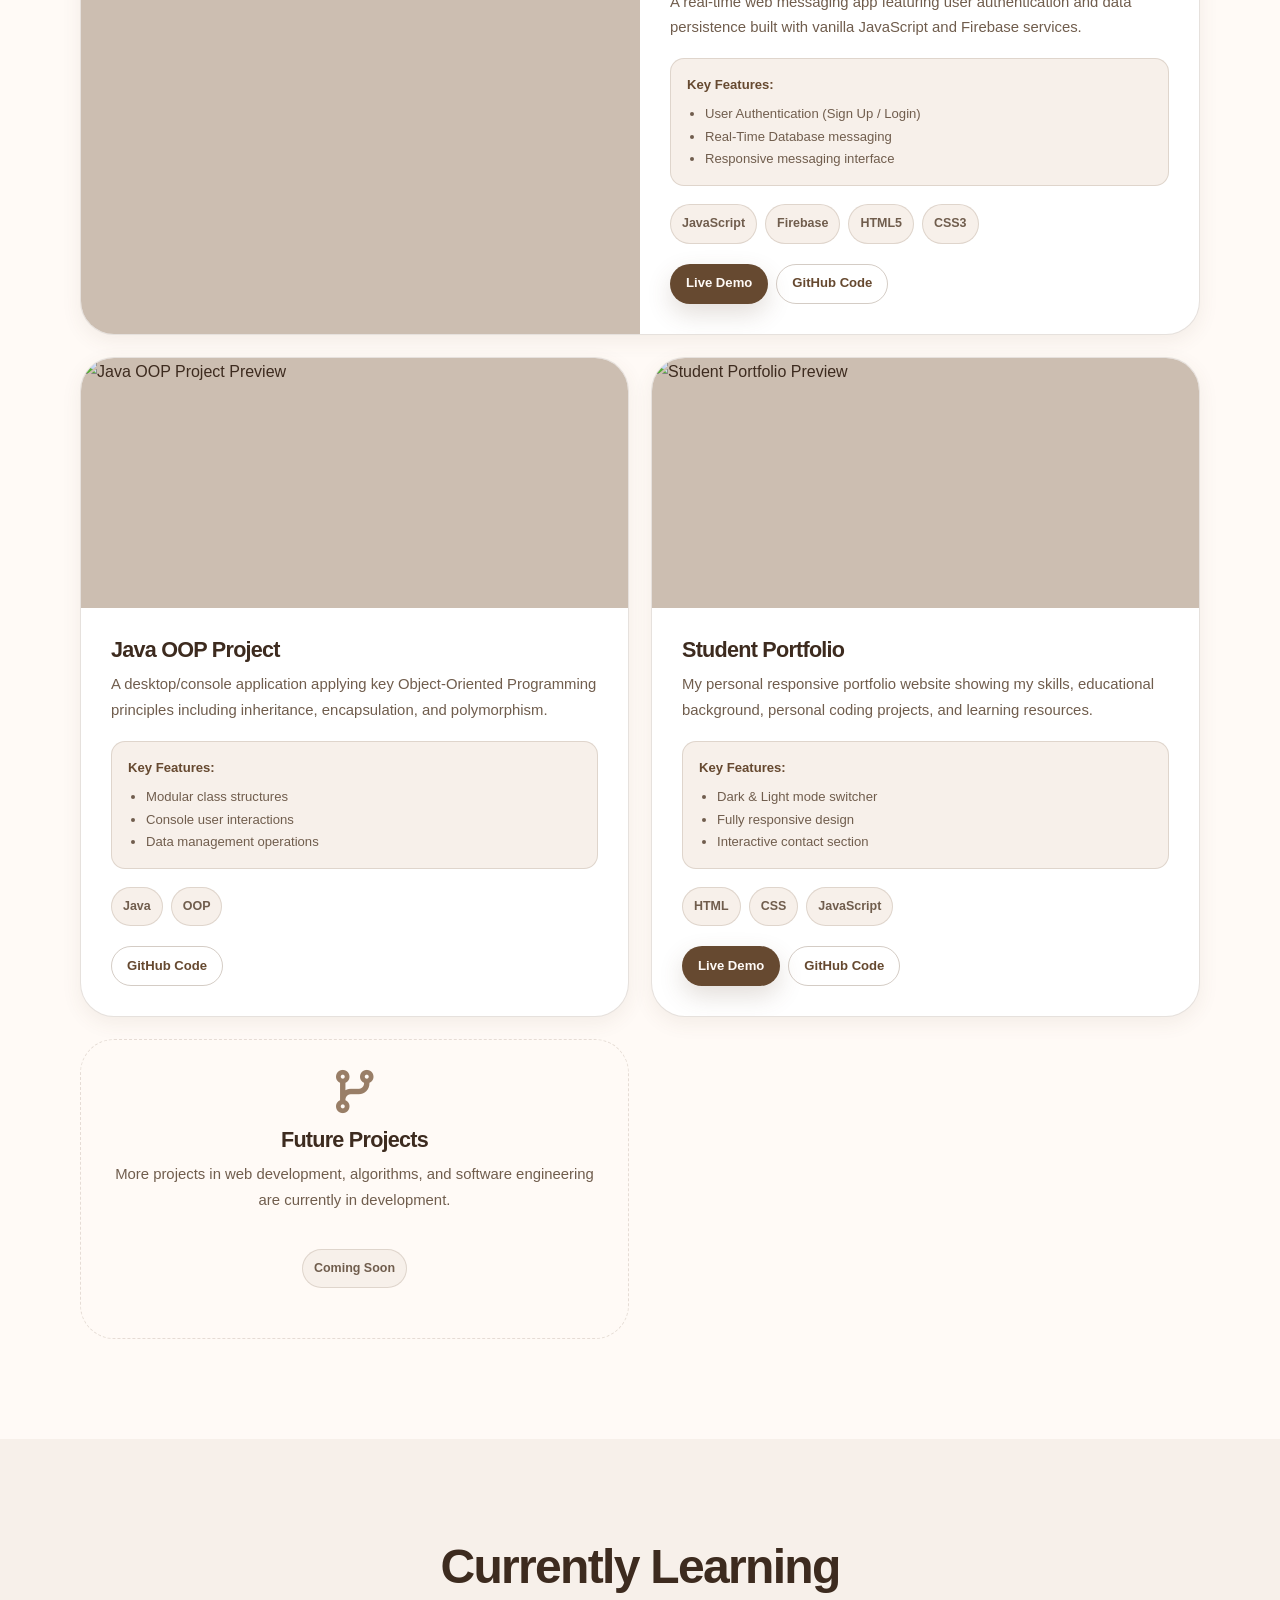
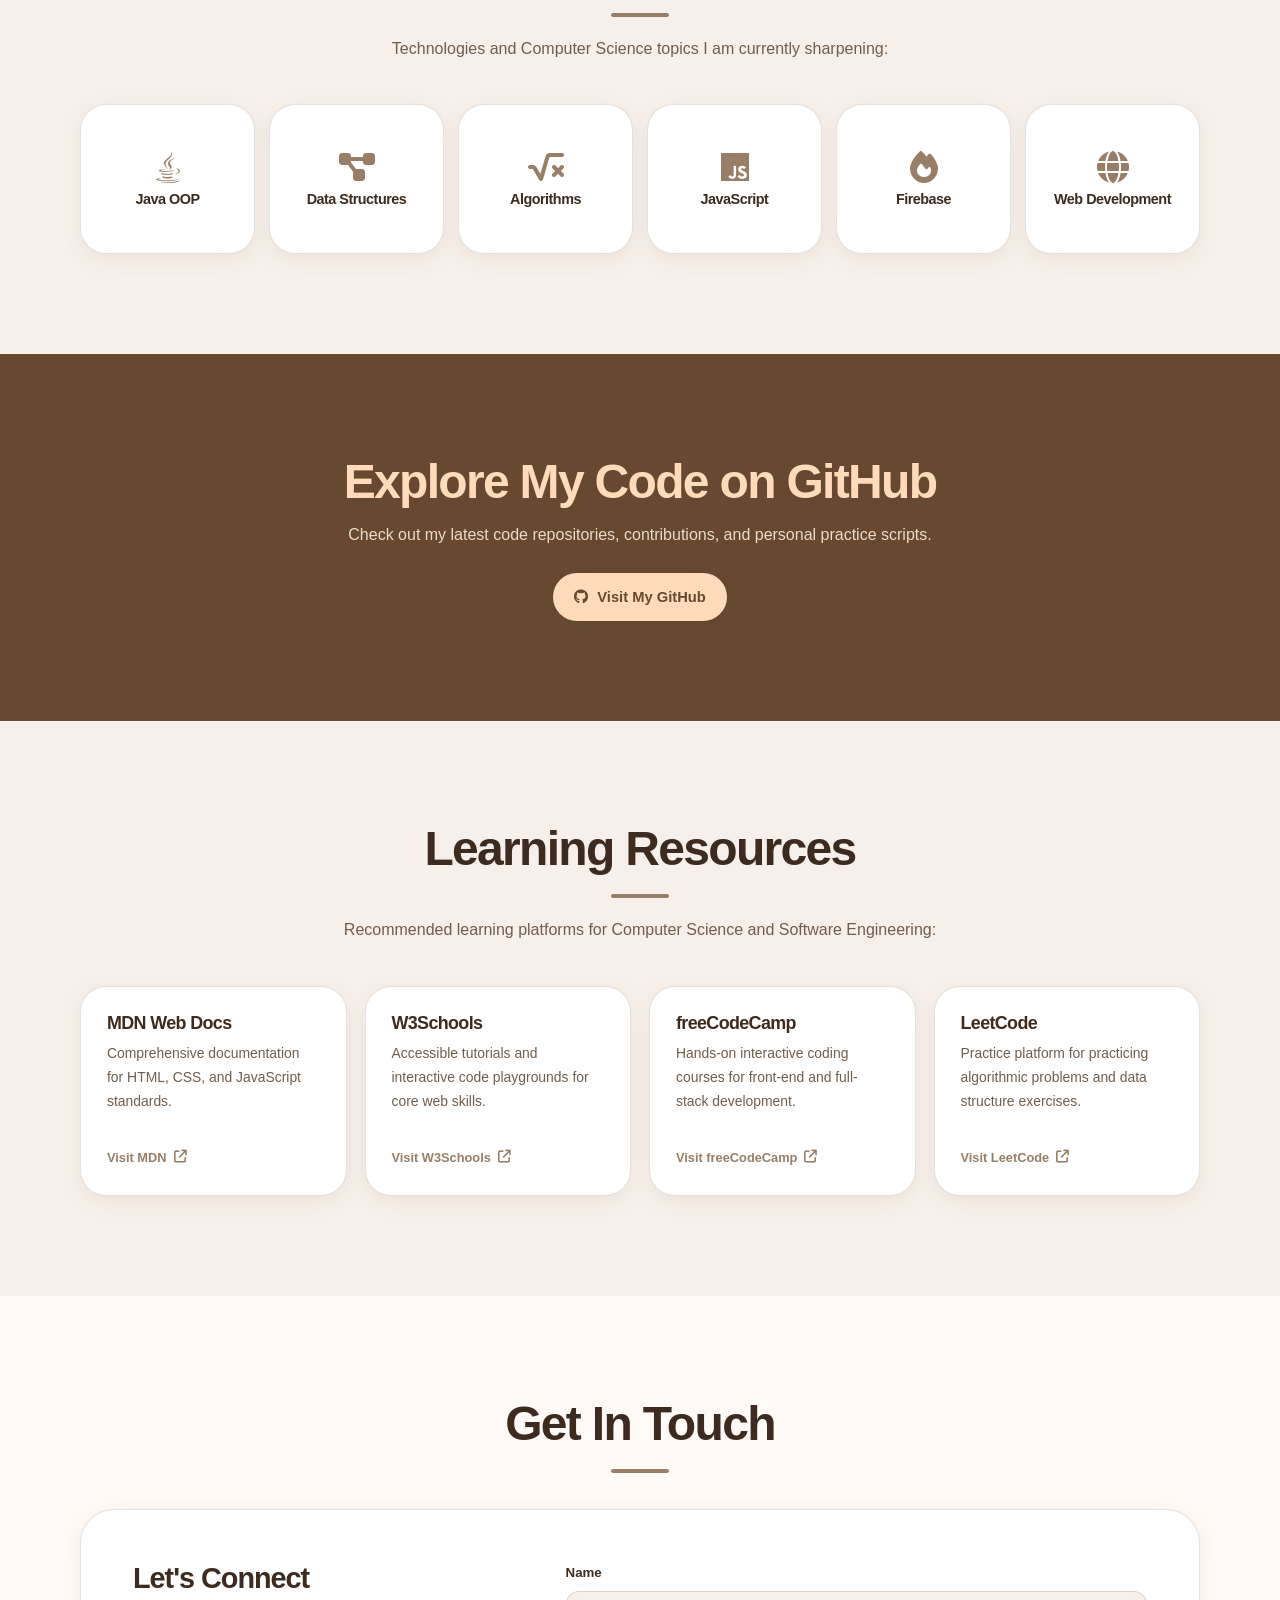
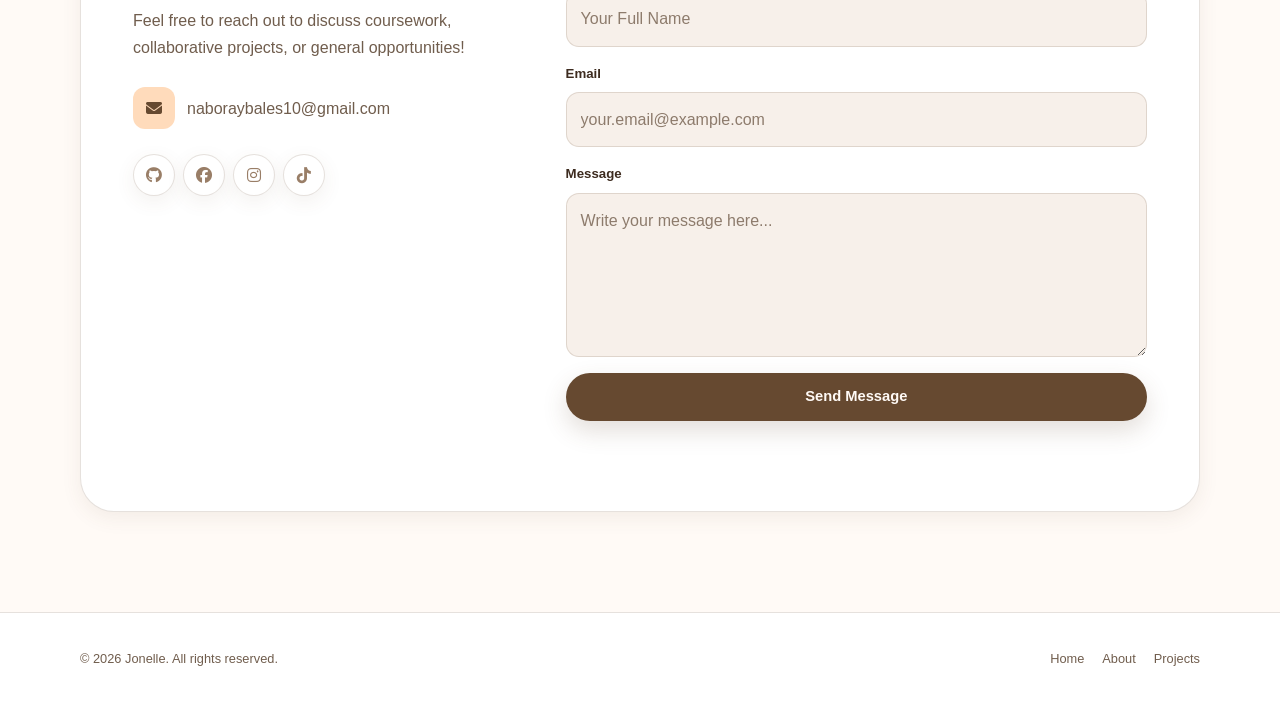
==== commit 9cd01939: "Add files via upload" ====
--- a/index.html
+++ b/index.html
@@ -80,6 +80,15 @@
             </a>
           </div>
         </div>
+        <div class="hero-visual" aria-label="Jonelle profile photo">
+          <div class="profile-photo-frame">
+            <img src="profile.jpg" alt="Jonelle profile photo" class="profile-photo" loading="eager">
+          </div>
+          <div class="hero-card">
+            <strong>Computer Science Student</strong>
+            <span>Learning • Building • Improving</span>
+          </div>
+        </div>
       </div>
     </section>
 
@@ -117,7 +126,16 @@
             <div class="timeline-content">
               <span class="timeline-date">Present</span>
               <h3>Bachelor of Science in Computer Science</h3>
-              <p>Acquiring core knowledge in computing, algorithms, object-oriented programming, and web development.</p>
+              <p>Currently building a strong foundation in programming, algorithms, object-oriented programming, data structures, web development, and software development.</p>
+            </div>
+          </div>
+
+          <div class="timeline-item">
+            <div class="timeline-dot"></div>
+            <div class="timeline-content">
+              <span class="timeline-date">2023 – 2025</span>
+              <h3>CSS Senior High School</h3>
+              <p>Completed Senior High School under the Computer Systems Servicing (CSS) strand, developing foundational knowledge in computer hardware, software, networking, troubleshooting, and basic technical support.</p>
             </div>
           </div>
         </div>
@@ -135,6 +153,11 @@
             <div class="skills-list">
               <span class="skill-badge"><i class="fa-brands fa-java"></i> Java</span>
               <span class="skill-badge"><i class="fa-brands fa-js"></i> JavaScript</span>
+              <span class="skill-badge"><i class="fa-brands fa-css3-alt"></i> CSS</span>
+              <span class="skill-badge"><i class="fa-solid fa-c"></i> C</span>
+              <span class="skill-badge"><i class="fa-solid fa-code"></i> C++</span>
+              <span class="skill-badge"><i class="fa-brands fa-html5"></i> HTML</span>
+              <span class="skill-badge"><i class="fa-solid fa-c"></i> C#</span>
             </div>
           </div>
 
--- a/style.css
+++ b/style.css
@@ -539,6 +539,51 @@
 .hero-card span {
   color: var(--text-muted);
   font-size: .75rem;
+}
+
+
+/* ---------- Profile photo ---------- */
+.profile-photo-frame {
+  position: relative;
+  z-index: 2;
+  width: min(360px, 78vw);
+  aspect-ratio: 4 / 5;
+  padding: 10px;
+  border: 1px solid rgba(102, 73, 48, .18);
+  border-radius: 34px;
+  background: linear-gradient(145deg, rgba(255, 219, 187, .92), rgba(204, 190, 177, .82));
+  box-shadow: 0 28px 70px rgba(102, 73, 48, .22);
+  transform: rotate(2deg);
+  animation: profileFloat 6s ease-in-out infinite;
+}
+
+.profile-photo-frame::before {
+  content: "";
+  position: absolute;
+  inset: -14px;
+  border: 1px solid rgba(153, 126, 103, .28);
+  border-radius: 42px;
+  transform: rotate(-4deg);
+  z-index: -1;
+}
+
+.profile-photo {
+  width: 100%;
+  height: 100%;
+  display: block;
+  object-fit: cover;
+  object-position: center top;
+  border-radius: 26px;
+  background: #eee;
+}
+
+@keyframes profileFloat {
+  0%, 100% { transform: translateY(0) rotate(2deg); }
+  50% { transform: translateY(-10px) rotate(1deg); }
+}
+
+@media (prefers-reduced-motion: reduce) {
+  .profile-photo-frame { animation: none; }
 }
 
 /* ---------- Shared sections ---------- */
